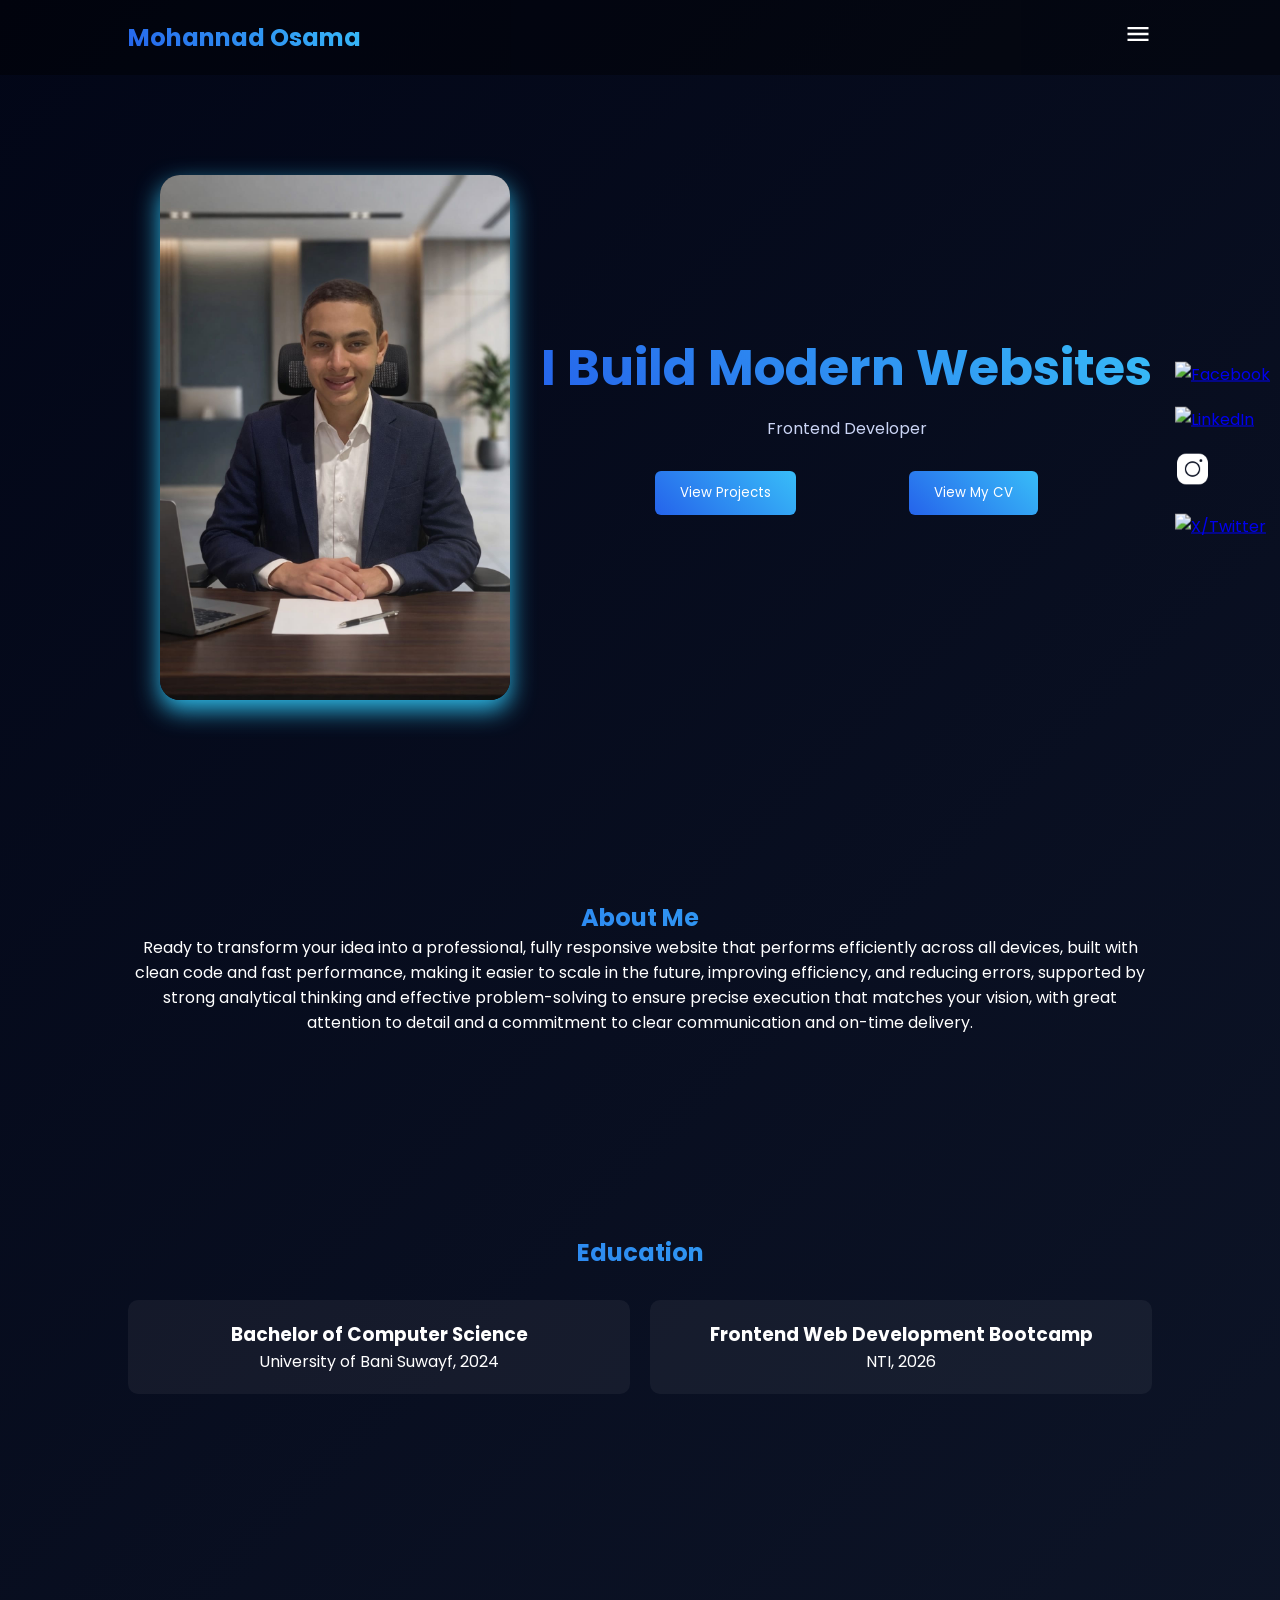
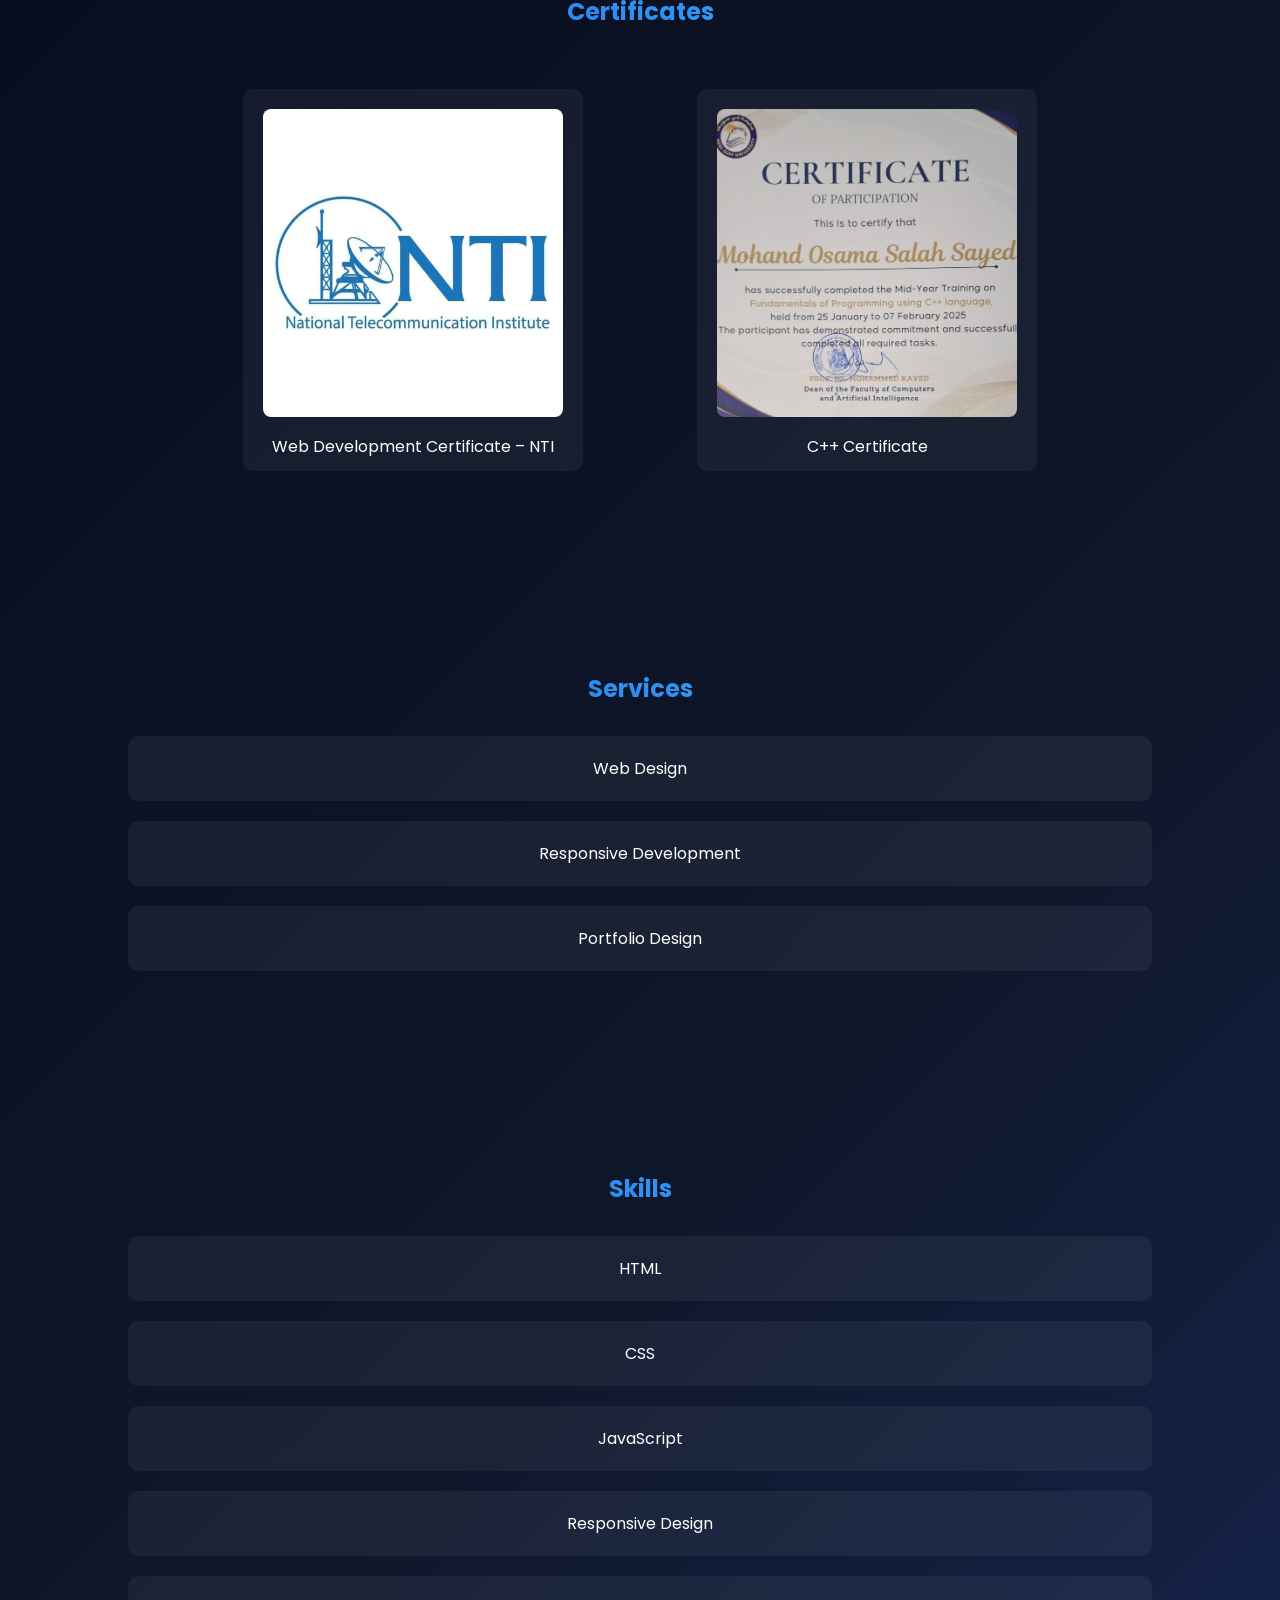
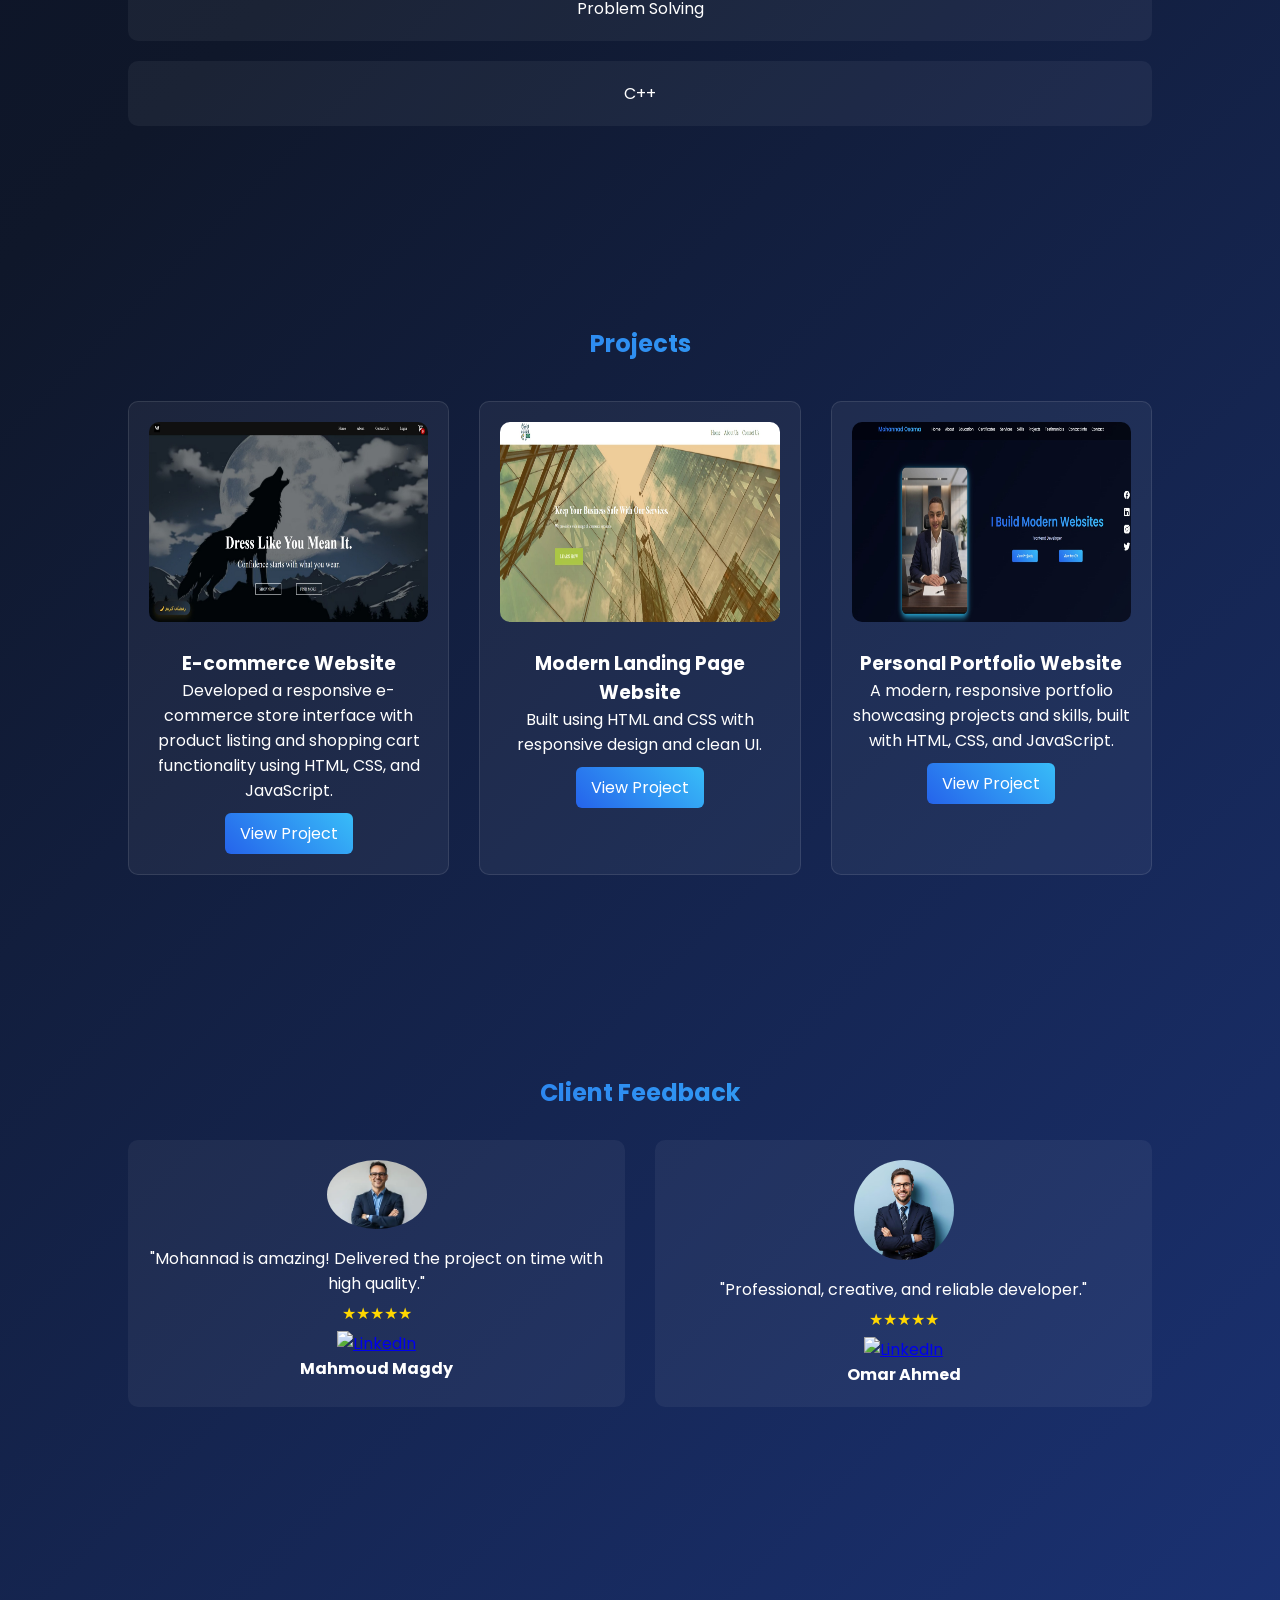
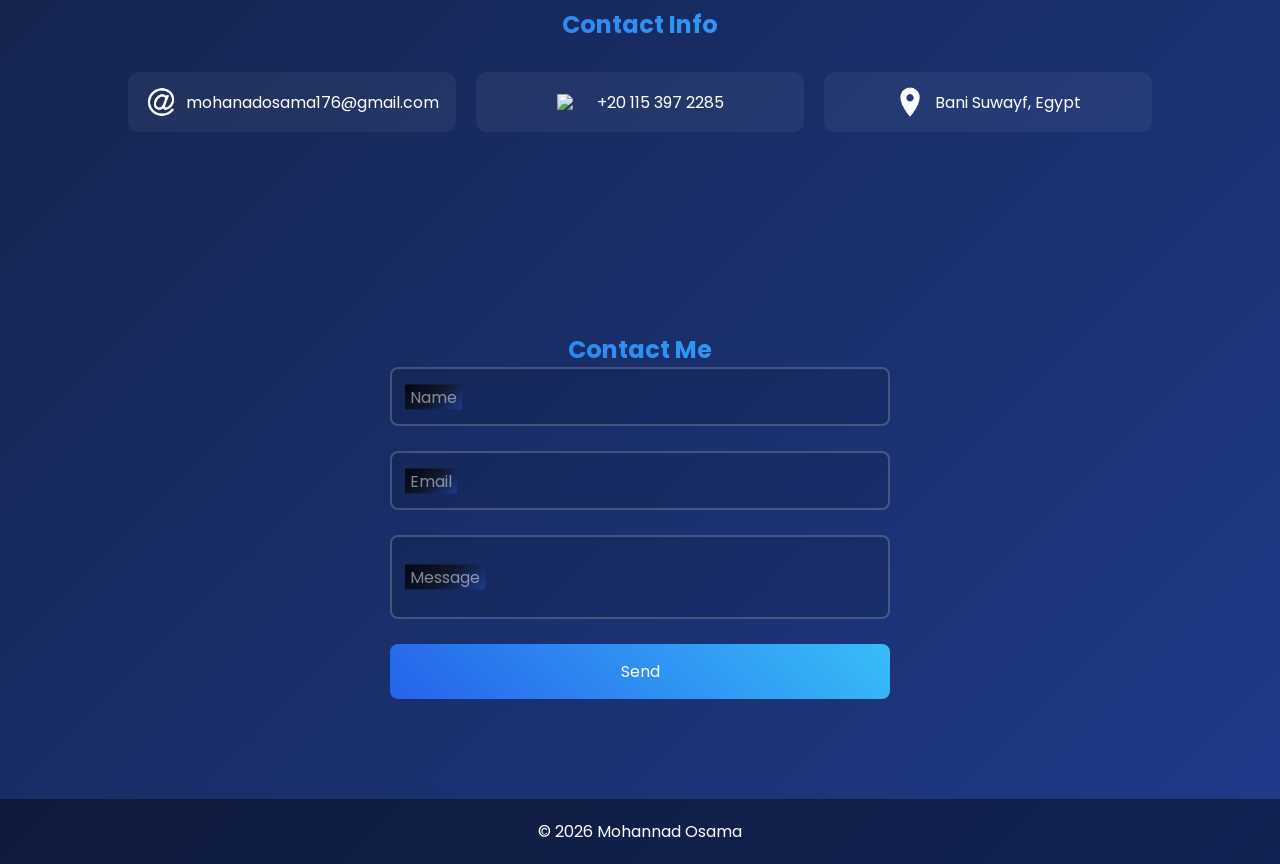
==== index.html @ 348b7d2e "index.html" ====
<!DOCTYPE html>
<html lang="en">
<head>
  <meta charset="UTF-8">
  <meta name="viewport" content="width=device-width, initial-scale=1.0">
  <title>Mohannad.Dev</title>
  <link rel="icon" href="images/dev.jpeg" type="image/x-icon" >
  <link rel="stylesheet" href="style.css">
  <link href="https://fonts.googleapis.com/css2?family=Poppins:wght@300;400;600&display=swap" rel="stylesheet">
</head>
<body>
  <nav class="navbar">
    <h2 class="gradient-text">Mohannad Osama</h2>
    <ul class="ul2">
      <li onclick="hideul2()" class="lic"><button><svg xmlns="http://www.w3.org/2000/svg" height="28px" viewBox="0 -960 960 960" width="28px"><path d="m256-200-56-56 224-224-224-224 56-56 224 224 224-224 56 56-224 224 224 224-56 56-224-224-224 224Z"/></svg></button></li>
      <li><a href="#home">Home</a></li>
      <li><a href="#about">About</a></li>
      <li><a href="#education">Education</a></li>
      <li><a href="#certificates">Certificates</a></li>
      <li><a href="#services">Services</a></li>
      <li><a href="#skills">Skills</a></li>
      <li><a href="#projects">Projects</a></li>
      <li><a href="#testimonials">Testimonials</a></li>
      <li><a href="#contact-info">Contact Info</a></li>
      <li><a href="#contact">Contact</a></li>
    </ul>
    <ul class="links" id="links">
      <li><a class="hideOnMob" href="#home">Home</a></li>
      <li><a class="hideOnMob" href="#about">About</a></li>
      <li><a class="hideOnMob" href="#education">Education</a></li>
      <li><a class="hideOnMob" href="#certificates">Certificates</a></li>
      <li><a class="hideOnMob" href="#services">Services</a></li>
      <li><a class="hideOnMob" href="#skills">Skills</a></li>
      <li><a class="hideOnMob" href="#projects">Projects</a></li>
      <li><a class="hideOnMob" href="#testimonials">Testimonials</a></li>
      <li><a class="hideOnMob" href="#contact-info">Contact Info</a></li>
      <li><a class="hideOnMob" href="#contact">Contact</a></li>
      <li onclick="showul2()" class="lic"><button><svg xmlns="http://www.w3.org/2000/svg" height="28px" viewBox="0 -960 960 960" width="28px"><path d="M120-240v-80h720v80H120Zm0-200v-80h720v80H120Zm0-200v-80h720v80H120Z"/></svg></button></li>
    </ul>
  </nav>
  <div class="social-links">
    <a href="https://www.facebook.com/Mohannad.901" target="_blank" class="social-facebook">
      <img src="images/facebook-new.png" alt="Facebook"/>
    </a>
    <a href="https://www.linkedin.com/in/mohanad-osama-2b2137332?utm_source=share_via&utm_content=profile&utm_medium=member_android" target="_blank" class="social-linkedin">
      <img src="images/linkedin.png" alt="LinkedIn"/>
    </a>
    <a href="https://www.instagram.com/mohannad.901?utm_source=qr&igsh=MWg3Z3c1c2J3cHR5dw%3D%3D" target="_blank" class="social-instagram">
      <img src="images/instagram-new.png" alt="Instagram"/>
    </a>
    <a href="#" target="_blank" class="social-x">
      <img src="images/twitter.png" alt="X/Twitter"/>
    </a>
  </div>
  <section class="hero section-animate" id="home">
    <img src="images/me.jpeg" alt="Hero Image">
    <div class="hero-text">
      <h1 class="gradient-text">I Build Modern Websites</h1>
      <p>Frontend Developer</p>
      <div class="hero-btn">
        <button onclick="scrollProjects()">View Projects</button>
        <a href="https://drive.google.com/file/d/1ncwznCYB2ijiQR2nTGS5F5cWw0-hcPW6/view?usp=drivesdk" target="_blank">
          <button>View My CV</button>
        </a>
      </div>
    </div>
  </section>
  <section class="about section-animate" id="about">
    <h2 class="gradient-text">About Me</h2>
    <p>Ready to transform your idea into a professional, fully responsive website that performs efficiently across all devices, built with clean code and fast performance, making it easier to scale in the future, improving efficiency, and reducing errors, supported by strong analytical thinking and effective problem-solving to ensure precise execution that matches your vision, with great attention to detail and a commitment to clear communication and on-time delivery.</p>
  </section>
  <section class="education section-animate" id="education">
    <h2 class="gradient-text">Education</h2>
    <div class="education-grid">
      <div class="edu-card">
        <h3>Bachelor of Computer Science</h3>
        <p>University of Bani Suwayf, 2024</p>
      </div>
      <div class="edu-card">
        <h3>Frontend Web Development Bootcamp</h3>
        <p>NTI, 2026</p>
      </div>
    </div>
  </section>
  <section class="certificates section-animate" id="certificates">
    <h2 class="gradient-text">Certificates</h2>
    <div class="cert-flex">
      <div class="cert">
        <img src="images/nti.jpeg">
        <p>Web Development Certificate – NTI</p>
      </div>
      <div class="cert">
        <img src="images/certificate.jpeg">
        <p>C++ Certificate</p>
      </div>
    </div>
  </section>
  <section class="services section-animate" id="services">
    <h2 class="gradient-text">Services</h2>
    <div class="services-grid">
      <div class="service-card">Web Design</div>
      <div class="service-card">Responsive Development</div>
      <div class="service-card">Portfolio Design</div>
    </div>
  </section>
  <section class="skills section-animate" id="skills">
    <h2 class="gradient-text">Skills</h2>
    <div class="skill-container">
      <div class="card">HTML</div>
      <div class="card">CSS</div>
      <div class="card">JavaScript</div>
      <div class="card">Responsive Design</div>
      <div class="card">Problem Solving</div>
      <div class="card">C++</div>
    </div>
  </section>
  <section class="projects section-animate" id="projects">
    <h2 class="gradient-text">Projects</h2>
    <div class="projects-grid">
      <div class="project">
        <img src="images/E-commerce.jpeg">
        <h3>E-commerce Website</h3>
        <p>Developed a responsive e-commerce store interface with product listing and shopping cart functionality using HTML, CSS, and JavaScript.</p>
        <a href="https://mohannad-090.github.io/WLZ-Store/" class="project-btn" target="_blank">View Project</a>
      </div>
      <div class="project">
        <img src="images/Modern-Landing.jpeg">
        <h3>Modern Landing Page Website</h3>
        <p>Built using HTML and CSS with responsive design and clean UI.</p>
        <a href="https://mohannad-090.github.io/project1/" class="project-btn" target="_blank">View Project</a>
      </div>
      <div class="project">
        <img src="images/portfolio.jpeg">
        <h3>Personal Portfolio Website</h3>
        <p>A modern, responsive portfolio showcasing projects and skills, built with HTML, CSS, and JavaScript.</p>
        <a href="https://mohannad-090.github.io/my-portfolio/" class="project-btn">View Project</a>
      </div>
    </div>
  </section>
  <section class="testimonials section-animate" id="testimonials">
    <h2 class="gradient-text">Client Feedback</h2>
    <div class="testimonial-grid">
      <div class="testimonial-card">
        <img class="client" src="images/OIP.webp" alt="Client Image">
        <p>"Mohannad is amazing! Delivered the project on time with high quality."</p>
        <div class="stars">★★★★★</div>
        <a href="#" target="_blank" class="social-linkedin">
          <img src="images/linkedin.png" alt="LinkedIn"/>
        </a>
        <h4>Mahmoud Magdy</h4>
      </div>
      <div class="testimonial-card">
        <img class="client" src="images/man-suit-with-blue-shirt-glasses_1268911-264.avif" alt="Client Image">
        <p>"Professional, creative, and reliable developer."</p>
        <div class="stars">★★★★★</div>
        <a href="#" target="_blank" class="social-linkedin">
          <img src="images/linkedin.png" alt="LinkedIn"/>
        </a>
        <h4>Omar Ahmed</h4>
      </div>
    </div>
  </section>
  <section class="contact-info section-animate" id="contact-info">
    <h2 class="gradient-text">Contact Info</h2>
    <div class="contact-grid">
      <div class="contact-item">
        <img src="images/email.png"/>
        <p>mohanadosama176@gmail.com</p>
      </div>
      <div class="contact-item">
        <img src="images/phone.png"/>
        <p>+20 115 397 2285</p>
      </div>
      <div class="contact-item">
        <img src="images/marker.png"/>
        <p>Bani Suwayf, Egypt</p>
      </div>
    </div>
  </section>
  <section class="contact section-animate" id="contact">
    <h2 class="gradient-text">Contact Me</h2>
    <form action="https://formsubmit.co/mohanadosama176@gmail.com" method="POST">
      <div class="form-group">
        <input type="text" name="name" required placeholder=" "/>
        <label>Name</label>
      </div>
      <div class="form-group">
        <input type="email" name="email" required placeholder=" "/>
        <label>Email</label>
      </div>
      <div class="form-group">
        <textarea name="message" required placeholder=" "></textarea>
        <label>Message</label>
      </div>
      <input type="hidden" name="_next" value="https://mohannad-090.github.io/my-portfolio/thanks.html">
      <button type="submit">Send</button>
    </form>
  </section>
  <footer>
    <p>© 2026 Mohannad Osama</p>
  </footer>
  <script src="script.js"></script>
</body>
</html>
---- style.css ----
*{
  margin:0;
  padding:0; 
  box-sizing:border-box;
  font-family:Poppins;
}
body{
  background: linear-gradient(135deg,#020617,#0f172a,#1e3a8a);
  color:white;
  min-height:100vh;
  transition:all 0.5s ease;
}
.gradient-text{
  background:linear-gradient(45deg,#2563eb,#38bdf8);
  -webkit-background-clip:text;
  -webkit-text-fill-color:transparent;
}
.navbar{
  display:flex;
  justify-content:space-between;
  align-items:center;
  padding:20px 10%;
  background:rgba(0,0,0,0.4);
  position:sticky;
  top:0;
  z-index:999;
}
.links,.ul2{
  display:flex;
  list-style:none;
}
.ul2{
  gap:25px;
}
.links a,.ul2 a{
  text-decoration:none;
  color:white;
  transition:0.3s;
}
.links a:hover,.ul2 a:hover{
  color:#38bdf8;
}
.lic button{
  width: 100%;
  fill:#fff;
  transition:0.3s;
  background-color: transparent;
  border: none;
  padding-bottom: 0;
}
.lic button:hover{
  fill:#38bdf8;
}
.ul2{
  position: fixed;
  top: 0;
  right: 0;
  height: 100vh;
  width: 350px;
  z-index: 999;
  background:rgba(0,0,0,0.4);
  backdrop-filter: blur(10px);
  display: none;
  flex-direction: column;
  justify-content: start;
  align-items: start;
  padding-top: 20px;
  
}
.ul2 li{
  width: 100%;
  height: 40px;
}
.ul2 li a{
  width: 100%;
  height: 100%;
  display: flex;
  justify-content: center;
  align-items: center;
  color: #fff;
}
.lic{
  display: none;
}
.hideOnMob{
  display: block;
}
.social-links{
  position:fixed;
  top:50%;
  right:10px;
  display:flex;
  flex-direction:column;
  gap:20px;
  transform:translateY(-50%);
  z-index:999;
}
.social-links a img{
  width:35px;
  transition:0.3s;
}
.social-links a.social-facebook img:hover{
  content:url("images/facebook-new1.png");
  transform:scale(1.2);
}
.social-links a.social-linkedin img:hover{
  content:url("images/linkedin1.png");
  transform:scale(1.2);
}
.social-links a.social-instagram img:hover{
  content:url("images/instagram-new2.png");
  transform:scale(1.2);
}
.social-links a.social-x img:hover{
  content:url("images/twitter1.png");
  transform:scale(1.2);
}
.hero{
  display:flex;
  align-items:center;
  justify-content:space-between;
  padding:100px 10%;
  flex-wrap:wrap;
}
.hero h1{
  font-size:50px;
}
.hero p{
  margin:10px 0;
  color:#cbd5f5;
}
.hero button{
  padding:12px 25px;
  border:none;
  border-radius:6px;
  cursor:pointer;
  color:white;
  background:linear-gradient(45deg,#2563eb,#38bdf8);
  transition:0.3s;
  margin-bottom: 30px;
}
.hero button:hover{
  transform:scale(1.1);
  background:linear-gradient(45deg,#1d4ed8,#60a5fa);
  box-shadow:0 10px 25px rgba(0,0,0,0.4);
}
.hero img{
  width:350px;
  border-radius:20px;
  transition:0.4s;
  margin: auto;
  box-shadow:0 10px 25px rgba(46, 188, 235, 0.977);
}
.hero img:hover{
  transform:scale(1.05);
}
.hero-btn{
  display: flex;
  justify-content: space-evenly;
  margin-top: 30px;
}
section{
  text-align:center;
  padding:100px 10%;
  transition:all 0.5s ease;
}
.section-animate{
  opacity:0;
  transform:translateY(30px);
  transition:all 0.8s ease-out;
}
.section-animate.visible{
  opacity:1;
  transform:translateY(0);
}
.education-grid,.services-grid,.skill-container{
  display:grid;
  gap:20px;
  margin-top:30px;
}
.education-grid{
  grid-template-columns:repeat(auto-fit,minmax(250px,1fr));
}
.edu-card,.service-card,.card,.cert{
  background:rgba(255,255,255,0.05);
  padding:20px;
  border-radius:10px;
  transition:0.4s;
  text-align:center;
}
.edu-card:hover,.service-card:hover,.card:hover,.cert:hover{
  transform:scale(1.05);
  box-shadow:0 15px 30px rgba(3, 188, 239, 0.4);
  background:#2563eb;
  color:white;
}
.cert-flex{
  display:flex;
  justify-content: space-evenly;
  flex-wrap: wrap;
  margin-top:60px;
}
.cert img{
  width:300px;
  height: 90%;
  object-fit:cover;
  border-radius:8px;
  transition:all 0.4s ease;
  margin-bottom: 10px;
}
.cert img:hover{
  transform:scale(1.1);
  opacity:0.9;
  box-shadow:0 15px 30px rgba(0, 0, 0, 0.6);
}
.projects-grid{
  display:grid;
  grid-template-columns:repeat(auto-fit,minmax(250px,1fr));
  gap:30px;
  margin-top:40px;
}
.project{
  background:rgba(255,255,255,0.05);
  border:1px solid rgba(255,255,255,0.1);
  padding:20px;
  border-radius:10px;
  transition:0.4s;
}
.project:hover{
  transform:translateY(-10px);
  box-shadow:0 15px 30px rgba(3, 188, 239, 0.4);
  background:#2563eb;
  color:white;
}
.project img{
  width:100%;
  height: 200px;
  border-radius:10px;
  transition:all 0.4s ease;
  margin-bottom: 20px;
}
.project img:hover{
  transform:scale(1.1);
  opacity:0.9;
  box-shadow:0 15px 30px rgba(0, 0, 0, 0.6);
}
.project-btn{
  display:inline-block;
  margin-top:10px;
  padding:8px 15px;
  border-radius:6px;
  background:linear-gradient(45deg,#2563eb,#38bdf8);
  color:white;
  text-decoration:none;
  transition:0.3s;
}
.project-btn:hover{
  transform:scale(1.1);
  background:linear-gradient(45deg,#1d4ed8,#60a5fa);
}
.testimonial-grid{
  display:grid;
  grid-template-columns:repeat(auto-fit,minmax(250px,1fr));
  gap:30px;
  margin-top:30px;
}
.testimonial-card{
  background:rgba(255,255,255,0.05);
  padding:20px;
  border-radius:10px;
  transition:0.4s;
}
.testimonial-card:hover{
  transform:scale(1.05);
  box-shadow:0 15px 30px rgba(3, 188, 239, 0.4);
  background:#2563eb;
}
.testimonial-card .client{
  width:100px;
  border-radius:50%;
  margin-bottom:10px;
}
.stars{
  color:gold;
  margin:5px 0;
}
.contact-grid{
  display:grid;
  grid-template-columns:repeat(auto-fit,minmax(200px,1fr));
  gap:20px;
  margin-top:30px;
}
.contact-item{
  display:flex;
  justify-content: center;
  align-items:center;
  gap:10px;
  background:rgba(255,255,255,0.05);
  padding:15px;
  border-radius:10px;
  transition:0.3s;
}
.contact-item img{
  width:30px;
}
.contact-item:hover{
  transform:scale(1.05);
  box-shadow:0 15px 30px rgba(3, 188, 239, 0.4);
  background:#2563eb;
}
.contact form{
  max-width:500px;
  margin:auto;
  display:flex;
  flex-direction:column;
  gap:25px;
}
.form-group{
  position:relative;
  display:flex;
  flex-direction:column;
}
.form-group input,.form-group textarea{
  padding:15px;
  border-radius:8px;
  border:2px solid rgba(255,255,255,0.2);
  background:rgba(0,0,0,0.1);
  color:white;
  font-size:16px;
  outline:none;
  transition:0.3s;
  resize:none;
}
.form-group label{
  position:absolute;
  top:50%;
  left:15px;
  transform:translateY(-50%);
  color:rgba(255,255,255,0.5);
  pointer-events:none;
  transition:0.3s;
  background:linear-gradient(135deg,#020617,#0f172a,#1e3a8a);
  padding:0 5px;
}
.form-group input:focus,.form-group textarea:focus{
  border-color:#38bdf8;
  background:rgba(56,189,248,0.1);
}
.form-group input:focus + label,.form-group input:not(:placeholder-shown) + label,
.form-group textarea:focus + label,.form-group textarea:not(:placeholder-shown) + label{
  top:-10px;
  font-size:12px;
  color:#38bdf8;
}
.contact button{
  padding:15px 30px;
  font-size:16px;
  border:none;
  border-radius:8px;
  cursor:pointer;
  background:linear-gradient(45deg,#2563eb,#38bdf8);
  color:white;
  transition:0.3s;
}
.contact button:hover{
  background:linear-gradient(45deg,#1d4ed8,#60a5fa);
  transform:scale(1.05);
  box-shadow:0 10px 25px rgba(0,0,0,0.4);
}
footer{
  text-align:center;
  padding:20px;
  background:rgba(0,0,0,0.4);
  transition:all 0.3s ease;
}
@media(max-width:1450px){
  .hideOnMob{
    display: none;
  }
  .lic{
    display: block;
  }
}
@media(min-width:1450px){
  .links{
    gap:25px;
  }
}
@media(max-width:750px){
  .hero img{
    width: 200px;
    margin-bottom: 50px;
  }
  .hero h1{
    font-size: 32px;
  }
  .cert{
    margin-top: 20px;
  }
}
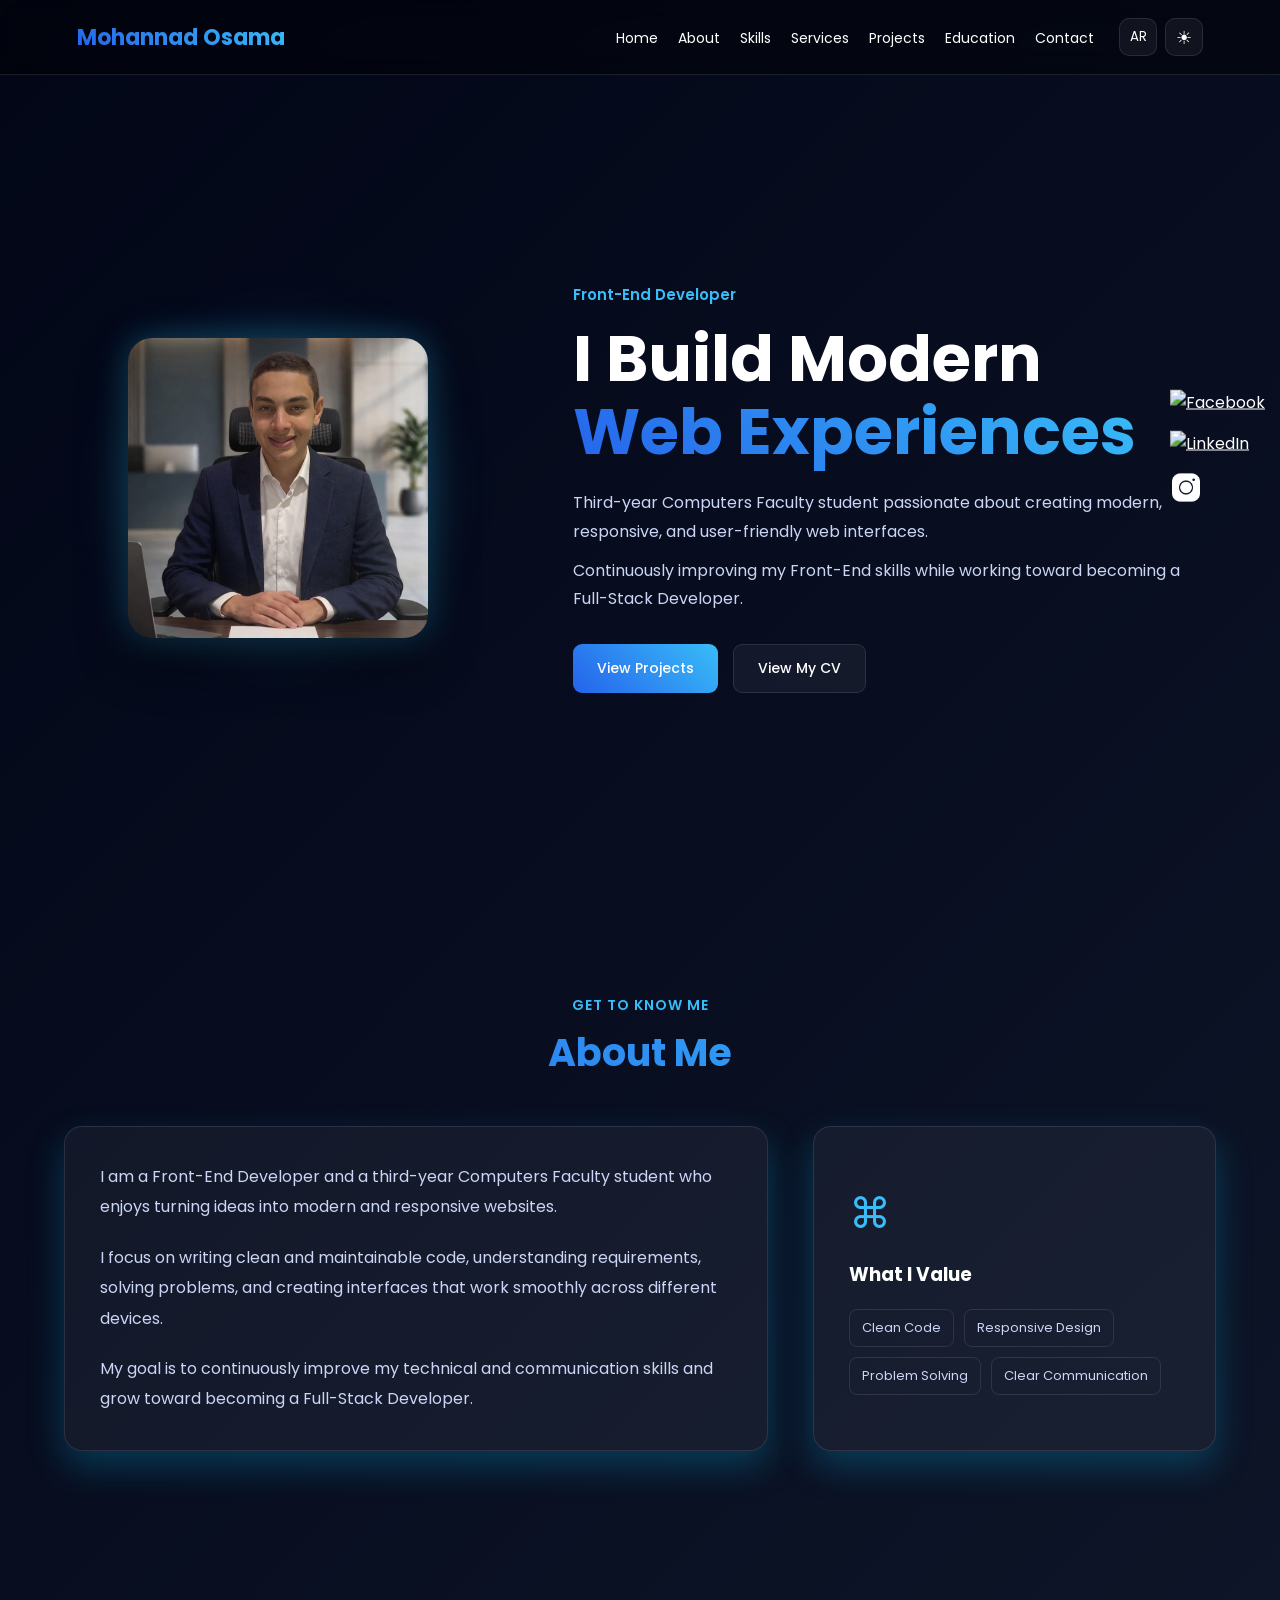
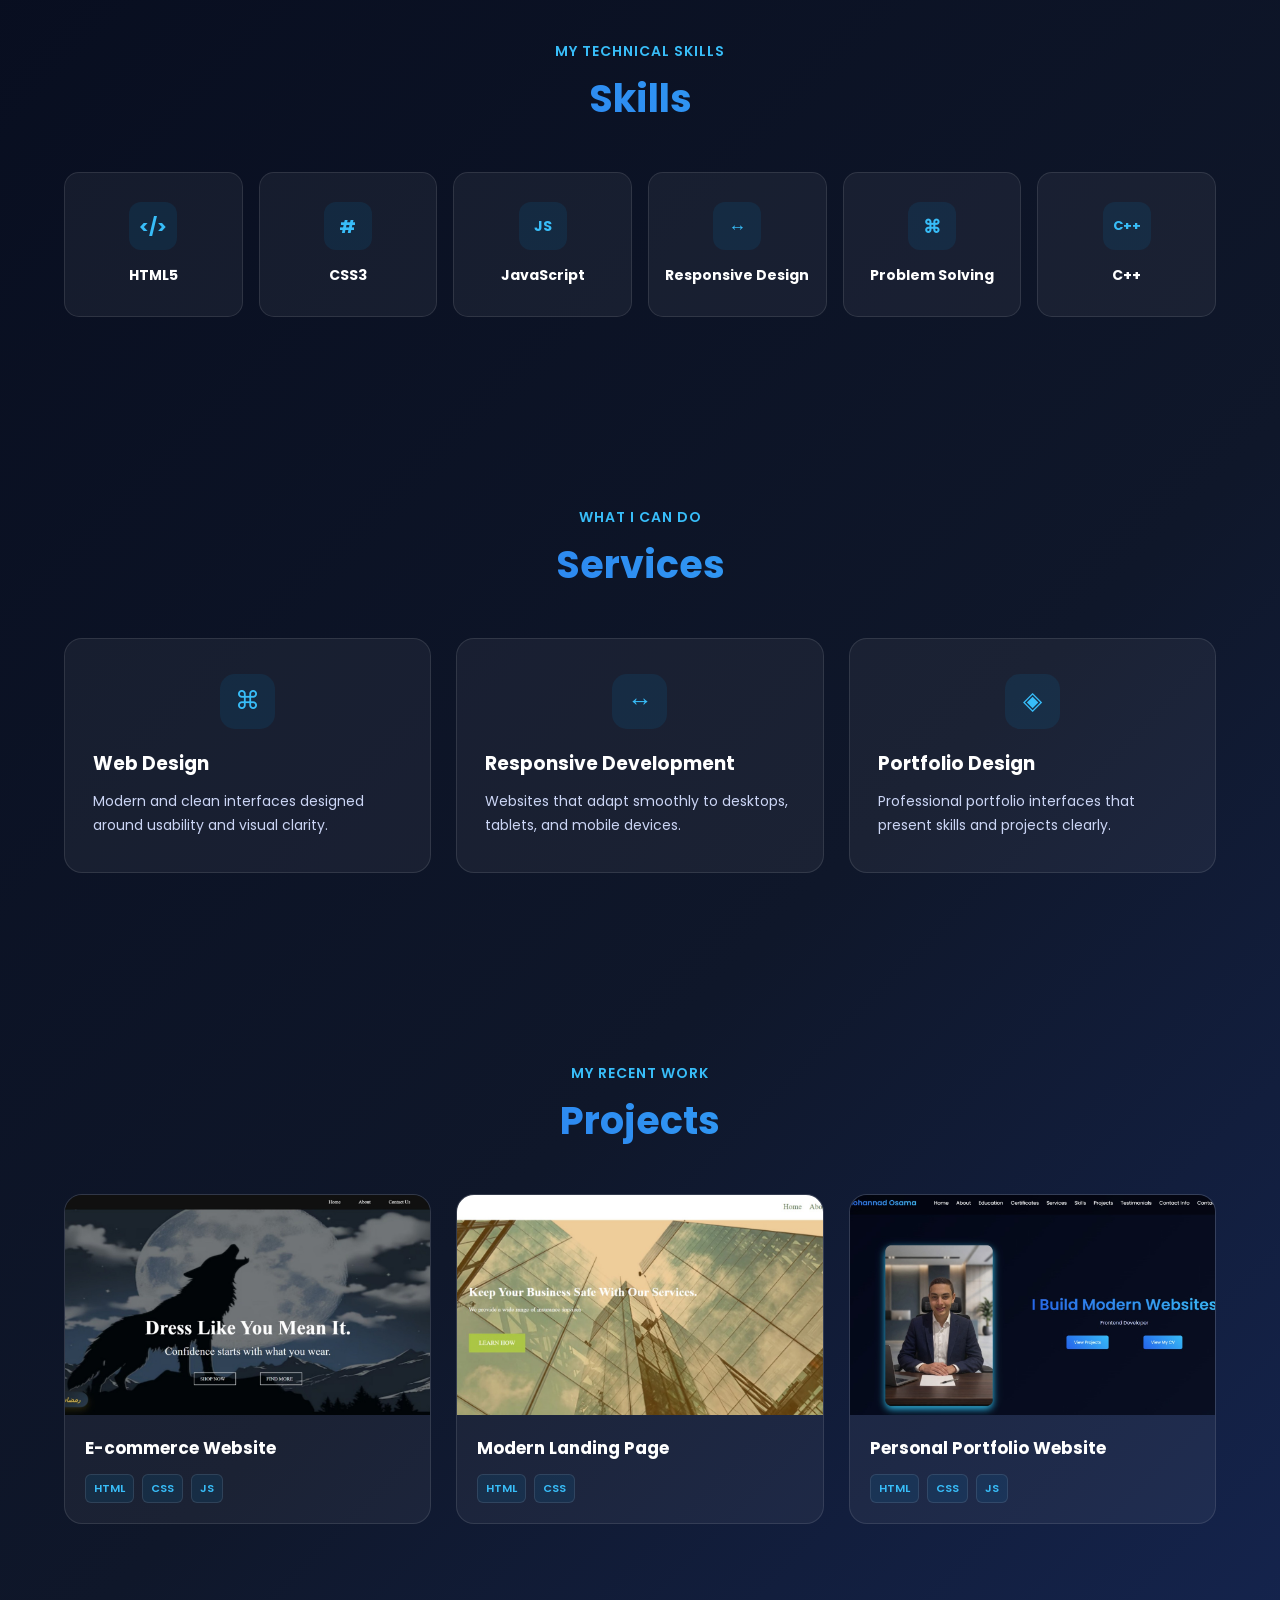
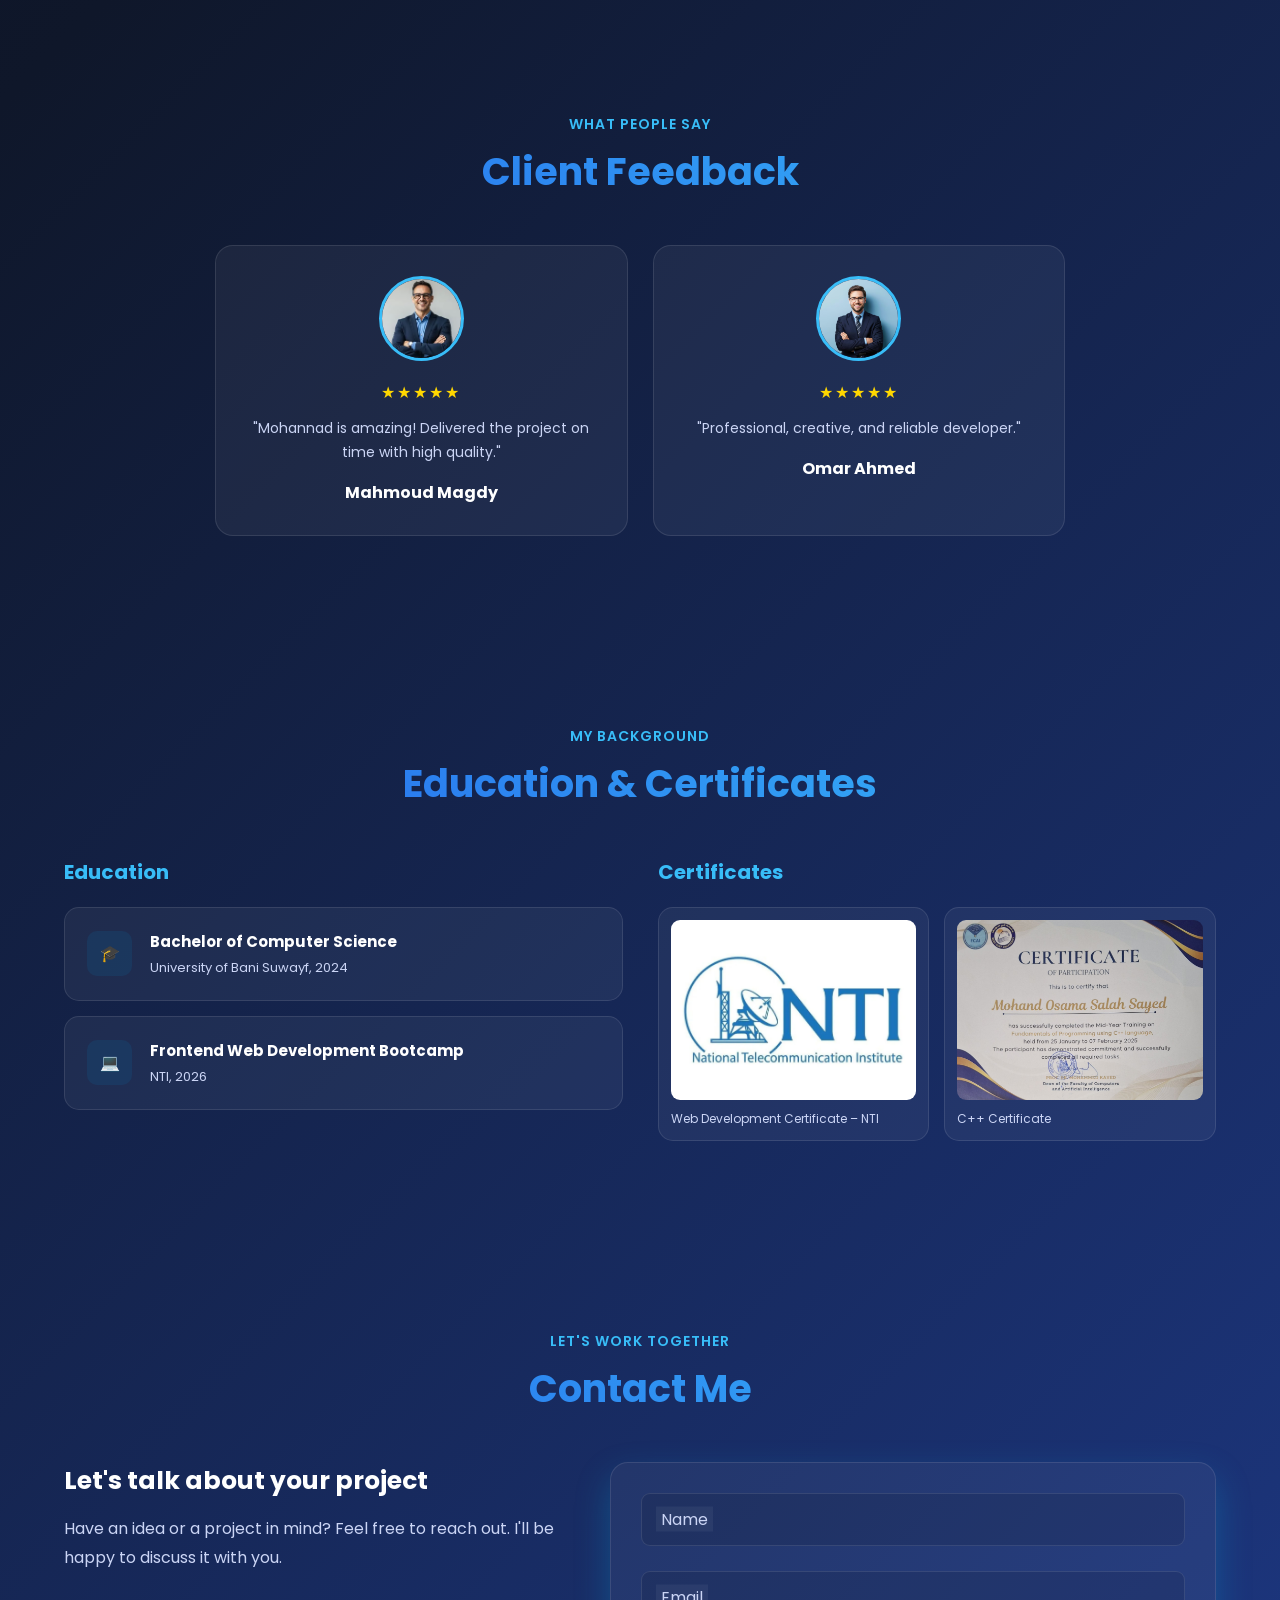
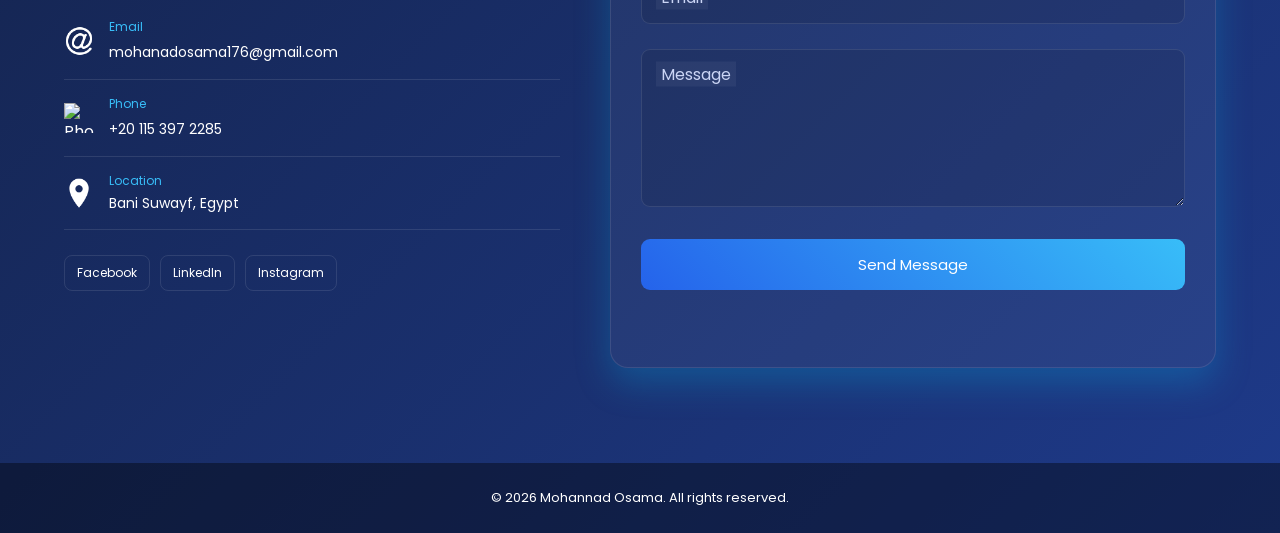
==== commit cfec9be7: "AI" ====
--- a/index.html
+++ b/index.html
@@ -1,204 +1,968 @@
 <!DOCTYPE html>
-<html lang="en">
+<html lang="en" dir="ltr">
 <head>
   <meta charset="UTF-8">
   <meta name="viewport" content="width=device-width, initial-scale=1.0">
+
   <title>Mohannad.Dev</title>
-  <link rel="icon" href="images/dev.jpeg" type="image/x-icon" >
+  <link rel="icon" href="images/dev.jpeg" type="image/x-icon">
+
   <link rel="stylesheet" href="style.css">
-  <link href="https://fonts.googleapis.com/css2?family=Poppins:wght@300;400;600&display=swap" rel="stylesheet">
+
+  <link href="https://fonts.googleapis.com/css2?family=Poppins:wght@300;400;500;600;700&display=swap" rel="stylesheet">
 </head>
+
 <body>
+
+  <!-- ================= NAVBAR ================= -->
   <nav class="navbar">
-    <h2 class="gradient-text">Mohannad Osama</h2>
+
+    <a href="#home" class="logo gradient-text">
+      Mohannad Osama
+    </a>
+
+    <div class="nav-controls">
+      <button class="control-btn" id="languageToggle" aria-label="Change language">
+        AR
+      </button>
+
+      <button class="control-btn theme-toggle" id="themeToggle" aria-label="Change theme">
+        ☾
+      </button>
+    </div>
+
+    <!-- Desktop / Tablet Navigation -->
+    <ul class="links">
+
+      <li><a href="#home" data-en="Home" data-ar="الرئيسية">Home</a></li>
+      <li><a href="#about" data-en="About" data-ar="عني">About</a></li>
+      <li><a href="#skills" data-en="Skills" data-ar="المهارات">Skills</a></li>
+      <li><a href="#services" data-en="Services" data-ar="الخدمات">Services</a></li>
+      <li><a href="#projects" data-en="Projects" data-ar="المشاريع">Projects</a></li>
+      <li><a href="#education" data-en="Education" data-ar="التعليم">Education</a></li>
+      <li><a href="#contact" data-en="Contact" data-ar="تواصل معي">Contact</a></li>
+
+      <li class="menu-button">
+        <button onclick="showul2()" aria-label="Open menu">
+          <svg xmlns="http://www.w3.org/2000/svg"
+               height="28"
+               viewBox="0 -960 960 960"
+               width="28">
+            <path d="M120-240v-80h720v80H120Zm0-200v-80h720v80H120Zm0-200v-80h720v80H120Z"/>
+          </svg>
+        </button>
+      </li>
+
+    </ul>
+
+    <!-- Mobile Navigation -->
     <ul class="ul2">
-      <li onclick="hideul2()" class="lic"><button><svg xmlns="http://www.w3.org/2000/svg" height="28px" viewBox="0 -960 960 960" width="28px"><path d="m256-200-56-56 224-224-224-224 56-56 224 224 224-224 56 56-224 224 224 224-56 56-224-224-224 224Z"/></svg></button></li>
-      <li><a href="#home">Home</a></li>
-      <li><a href="#about">About</a></li>
-      <li><a href="#education">Education</a></li>
-      <li><a href="#certificates">Certificates</a></li>
-      <li><a href="#services">Services</a></li>
-      <li><a href="#skills">Skills</a></li>
-      <li><a href="#projects">Projects</a></li>
-      <li><a href="#testimonials">Testimonials</a></li>
-      <li><a href="#contact-info">Contact Info</a></li>
-      <li><a href="#contact">Contact</a></li>
+
+      <li class="close-menu">
+        <button onclick="hideul2()" aria-label="Close menu">
+          <svg xmlns="http://www.w3.org/2000/svg"
+               height="28"
+               viewBox="0 -960 960 960"
+               width="28">
+            <path d="m256-200-56-56 224-224-224-224 56-56 224 224 224-224 56 56-224 224 224 224-56 56-224-224-224 224Z"/>
+          </svg>
+        </button>
+      </li>
+
+      <li><a href="#home" onclick="hideul2()" data-en="Home" data-ar="الرئيسية">Home</a></li>
+      <li><a href="#about" onclick="hideul2()" data-en="About" data-ar="عني">About</a></li>
+      <li><a href="#skills" onclick="hideul2()" data-en="Skills" data-ar="المهارات">Skills</a></li>
+      <li><a href="#services" onclick="hideul2()" data-en="Services" data-ar="الخدمات">Services</a></li>
+      <li><a href="#projects" onclick="hideul2()" data-en="Projects" data-ar="المشاريع">Projects</a></li>
+      <li><a href="#education" onclick="hideul2()" data-en="Education" data-ar="التعليم">Education</a></li>
+      <li><a href="#contact" onclick="hideul2()" data-en="Contact" data-ar="تواصل معي">Contact</a></li>
+
     </ul>
-    <ul class="links" id="links">
-      <li><a class="hideOnMob" href="#home">Home</a></li>
-      <li><a class="hideOnMob" href="#about">About</a></li>
-      <li><a class="hideOnMob" href="#education">Education</a></li>
-      <li><a class="hideOnMob" href="#certificates">Certificates</a></li>
-      <li><a class="hideOnMob" href="#services">Services</a></li>
-      <li><a class="hideOnMob" href="#skills">Skills</a></li>
-      <li><a class="hideOnMob" href="#projects">Projects</a></li>
-      <li><a class="hideOnMob" href="#testimonials">Testimonials</a></li>
-      <li><a class="hideOnMob" href="#contact-info">Contact Info</a></li>
-      <li><a class="hideOnMob" href="#contact">Contact</a></li>
-      <li onclick="showul2()" class="lic"><button><svg xmlns="http://www.w3.org/2000/svg" height="28px" viewBox="0 -960 960 960" width="28px"><path d="M120-240v-80h720v80H120Zm0-200v-80h720v80H120Zm0-200v-80h720v80H120Z"/></svg></button></li>
-    </ul>
+
   </nav>
+
+
+  <!-- ================= SOCIAL LINKS ================= -->
   <div class="social-links">
-    <a href="https://www.facebook.com/Mohannad.901" target="_blank" class="social-facebook">
-      <img src="images/facebook-new.png" alt="Facebook"/>
+
+    <a href="https://www.facebook.com/Mohannad.901"
+       target="_blank"
+       rel="noopener noreferrer"
+       aria-label="Facebook">
+      <img src="images/facebook-new.png" alt="Facebook">
     </a>
-    <a href="https://www.linkedin.com/in/mohanad-osama-2b2137332?utm_source=share_via&utm_content=profile&utm_medium=member_android" target="_blank" class="social-linkedin">
-      <img src="images/linkedin.png" alt="LinkedIn"/>
+
+    <a href="https://www.linkedin.com/in/mohanad-osama-2b2137332?utm_source=share_via&utm_content=profile&utm_medium=member_android"
+       target="_blank"
+       rel="noopener noreferrer"
+       aria-label="LinkedIn">
+      <img src="images/linkedin.png" alt="LinkedIn">
     </a>
-    <a href="https://www.instagram.com/mohannad.901?utm_source=qr&igsh=MWg3Z3c1c2J3cHR5dw%3D%3D" target="_blank" class="social-instagram">
-      <img src="images/instagram-new.png" alt="Instagram"/>
+
+    <a href="https://www.instagram.com/mohannad.901?utm_source=qr&igsh=MWg3Z3c1c2J3cHR5dw%3D%3D"
+       target="_blank"
+       rel="noopener noreferrer"
+       aria-label="Instagram">
+      <img src="images/instagram-new.png" alt="Instagram">
     </a>
-    <a href="#" target="_blank" class="social-x">
-      <img src="images/twitter.png" alt="X/Twitter"/>
-    </a>
+
   </div>
+
+
+  <!-- ================= HERO ================= -->
   <section class="hero section-animate" id="home">
-    <img src="images/me.jpeg" alt="Hero Image">
+
+    <div class="hero-image-wrapper">
+      <div class="hero-glow"></div>
+
+      <img
+        src="images/me.jpeg"
+        alt="Mohannad Osama"
+        class="profile-image"
+      >
+    </div>
+
     <div class="hero-text">
-      <h1 class="gradient-text">I Build Modern Websites</h1>
-      <p>Frontend Developer</p>
+
+      <span class="hero-label"
+            data-en="Front-End Developer"
+            data-ar="مطور واجهات أمامية">
+        Front-End Developer
+      </span>
+
+      <h1>
+        <span data-en="I Build Modern"
+              data-ar="أبني مواقع">
+          I Build Modern
+        </span>
+        <br>
+        <span class="gradient-text"
+              data-en="Web Experiences"
+              data-ar="ويب عصرية">
+          Web Experiences
+        </span>
+      </h1>
+
+      <p data-en="Third-year Computers Faculty student passionate about creating modern, responsive, and user-friendly web interfaces."
+         data-ar="طالب في الفرقة الثالثة بكلية الحاسبات، شغوف بإنشاء واجهات ويب عصرية ومتجاوبة وسهلة الاستخدام.">
+        Third-year Computers Faculty student passionate about creating modern,
+        responsive, and user-friendly web interfaces.
+      </p>
+
+      <p class="hero-goal"
+         data-en="Continuously improving my Front-End skills while working toward becoming a Full-Stack Developer."
+         data-ar="أعمل باستمرار على تطوير مهاراتي في الـFront-End وأسعى لأن أصبح Full-Stack Developer.">
+        Continuously improving my Front-End skills while working toward becoming
+        a Full-Stack Developer.
+      </p>
+
       <div class="hero-btn">
-        <button onclick="scrollProjects()">View Projects</button>
-        <a href="https://drive.google.com/file/d/1ncwznCYB2ijiQR2nTGS5F5cWw0-hcPW6/view?usp=drivesdk" target="_blank">
-          <button>View My CV</button>
+
+        <button onclick="scrollProjects()"
+                class="primary-btn"
+                data-en="View Projects"
+                data-ar="شاهد المشاريع">
+          View Projects
+        </button>
+
+        <a href="https://drive.google.com/file/d/1ncwznCYB2ijiQR2nTGS5F5cWw0-hcPW6/view?usp=drivesdk"
+           target="_blank"
+           rel="noopener noreferrer"
+           class="secondary-btn"
+           data-en="View My CV"
+           data-ar="السيرة الذاتية">
+          View My CV
         </a>
-      </div>
-    </div>
+
+      </div>
+
+    </div>
+
   </section>
+
+
+  <!-- ================= ABOUT ================= -->
   <section class="about section-animate" id="about">
-    <h2 class="gradient-text">About Me</h2>
-    <p>Ready to transform your idea into a professional, fully responsive website that performs efficiently across all devices, built with clean code and fast performance, making it easier to scale in the future, improving efficiency, and reducing errors, supported by strong analytical thinking and effective problem-solving to ensure precise execution that matches your vision, with great attention to detail and a commitment to clear communication and on-time delivery.</p>
+
+    <div class="section-heading">
+      <span data-en="Get To Know Me"
+            data-ar="تعرف عليّ">
+        Get To Know Me
+      </span>
+
+      <h2 class="gradient-text"
+          data-en="About Me"
+          data-ar="نبذة عني">
+        About Me
+      </h2>
+    </div>
+
+    <div class="about-container">
+
+      <div class="about-text">
+
+        <p data-en="I am a Front-End Developer and a third-year Computers Faculty student who enjoys turning ideas into modern and responsive websites."
+           data-ar="أنا Front-End Developer وطالب في الفرقة الثالثة بكلية الحاسبات، وأستمتع بتحويل الأفكار إلى مواقع ويب عصرية ومتجاوبة.">
+          I am a Front-End Developer and a third-year Computers Faculty student
+          who enjoys turning ideas into modern and responsive websites.
+        </p>
+
+        <p data-en="I focus on writing clean and maintainable code, understanding requirements, solving problems, and creating interfaces that work smoothly across different devices."
+           data-ar="أركز على كتابة كود نظيف وسهل التطوير، وفهم المتطلبات، وحل المشكلات، وإنشاء واجهات تعمل بكفاءة على مختلف الأجهزة.">
+          I focus on writing clean and maintainable code, understanding
+          requirements, solving problems, and creating interfaces that work
+          smoothly across different devices.
+        </p>
+
+        <p data-en="My goal is to continuously improve my technical and communication skills and grow toward becoming a Full-Stack Developer."
+           data-ar="هدفي هو التطوير المستمر لمهاراتي التقنية ومهارات التواصل، والنمو تدريجيًا للوصول إلى Full-Stack Developer.">
+          My goal is to continuously improve my technical and communication
+          skills and grow toward becoming a Full-Stack Developer.
+        </p>
+
+      </div>
+
+      <div class="about-card">
+
+        <div class="about-icon">⌘</div>
+
+        <h3 data-en="What I Value"
+            data-ar="ما أهتم به">
+          What I Value
+        </h3>
+
+        <div class="value-list">
+
+          <span data-en="Clean Code"
+                data-ar="كود نظيف">
+            Clean Code
+          </span>
+
+          <span data-en="Responsive Design"
+                data-ar="تصميم متجاوب">
+            Responsive Design
+          </span>
+
+          <span data-en="Problem Solving"
+                data-ar="حل المشكلات">
+            Problem Solving
+          </span>
+
+          <span data-en="Clear Communication"
+                data-ar="التواصل الواضح">
+            Clear Communication
+          </span>
+
+        </div>
+
+      </div>
+
+    </div>
+
   </section>
+
+
+  <!-- ================= SKILLS ================= -->
+  <section class="skills section-animate" id="skills">
+
+    <div class="section-heading">
+
+      <span data-en="My Technical Skills"
+            data-ar="مهاراتي التقنية">
+        My Technical Skills
+      </span>
+
+      <h2 class="gradient-text"
+          data-en="Skills"
+          data-ar="المهارات">
+        Skills
+      </h2>
+
+    </div>
+
+    <div class="skills-grid">
+
+      <div class="skill-card">
+        <div class="skill-icon html-icon">&lt;/&gt;</div>
+        <h3>HTML5</h3>
+      </div>
+
+      <div class="skill-card">
+        <div class="skill-icon css-icon">#</div>
+        <h3>CSS3</h3>
+      </div>
+
+      <div class="skill-card">
+        <div class="skill-icon js-icon">JS</div>
+        <h3>JavaScript</h3>
+      </div>
+
+      <div class="skill-card">
+        <div class="skill-icon responsive-icon">↔</div>
+        <h3 data-en="Responsive Design"
+            data-ar="Responsive Design">
+          Responsive Design
+        </h3>
+      </div>
+
+      <div class="skill-card">
+        <div class="skill-icon problem-icon">⌘</div>
+        <h3 data-en="Problem Solving"
+            data-ar="Problem Solving">
+          Problem Solving
+        </h3>
+      </div>
+
+      <div class="skill-card">
+        <div class="skill-icon cpp-icon">C++</div>
+        <h3>C++</h3>
+      </div>
+
+    </div>
+
+  </section>
+
+
+  <!-- ================= SERVICES ================= -->
+  <section class="services section-animate" id="services">
+
+    <div class="section-heading">
+
+      <span data-en="What I Can Do"
+            data-ar="ما يمكنني تقديمه">
+        What I Can Do
+      </span>
+
+      <h2 class="gradient-text"
+          data-en="Services"
+          data-ar="الخدمات">
+        Services
+      </h2>
+
+    </div>
+
+    <div class="services-grid">
+
+      <div class="service-card">
+
+        <div class="service-icon">⌘</div>
+
+        <h3 data-en="Web Design"
+            data-ar="تصميم المواقع">
+          Web Design
+        </h3>
+
+        <p data-en="Modern and clean interfaces designed around usability and visual clarity."
+           data-ar="واجهات عصرية ونظيفة تركز على سهولة الاستخدام والوضوح البصري.">
+          Modern and clean interfaces designed around usability and visual clarity.
+        </p>
+
+      </div>
+
+      <div class="service-card">
+
+        <div class="service-icon">↔</div>
+
+        <h3 data-en="Responsive Development"
+            data-ar="تطوير متجاوب">
+          Responsive Development
+        </h3>
+
+        <p data-en="Websites that adapt smoothly to desktops, tablets, and mobile devices."
+           data-ar="مواقع تتكيف بسلاسة مع أجهزة الكمبيوتر والأجهزة اللوحية والهواتف.">
+          Websites that adapt smoothly to desktops, tablets, and mobile devices.
+        </p>
+
+      </div>
+
+      <div class="service-card">
+
+        <div class="service-icon">◈</div>
+
+        <h3 data-en="Portfolio Design"
+            data-ar="تصميم Portfolio">
+          Portfolio Design
+        </h3>
+
+        <p data-en="Professional portfolio interfaces that present skills and projects clearly."
+           data-ar="واجهات Portfolio احترافية تعرض المهارات والمشاريع بطريقة واضحة.">
+          Professional portfolio interfaces that present skills and projects clearly.
+        </p>
+
+      </div>
+
+    </div>
+
+  </section>
+
+
+  <!-- ================= PROJECTS ================= -->
+  <section class="projects section-animate" id="projects">
+
+    <div class="section-heading">
+
+      <span data-en="My Recent Work"
+            data-ar="أحدث أعمالي">
+        My Recent Work
+      </span>
+
+      <h2 class="gradient-text"
+          data-en="Projects"
+          data-ar="المشاريع">
+        Projects
+      </h2>
+
+    </div>
+
+    <div class="projects-grid">
+
+
+      <!-- Project 1 -->
+      <article class="project">
+
+        <div class="project-image">
+          <img src="images/E-commerce.jpeg"
+               alt="E-commerce Website">
+
+          <div class="project-overlay">
+            <button class="details-btn"
+                    onclick="openProjectModal('ecommerce')"
+                    data-en="View Details"
+                    data-ar="التفاصيل">
+              View Details
+            </button>
+          </div>
+        </div>
+
+        <div class="project-content">
+
+          <h3>E-commerce Website</h3>
+
+          <div class="tech-icons">
+            <span title="HTML">HTML</span>
+            <span title="CSS">CSS</span>
+            <span title="JavaScript">JS</span>
+          </div>
+
+        </div>
+
+      </article>
+
+
+      <!-- Project 2 -->
+      <article class="project">
+
+        <div class="project-image">
+          <img src="images/Modern-Landing.jpeg"
+               alt="Modern Landing Page">
+
+          <div class="project-overlay">
+            <button class="details-btn"
+                    onclick="openProjectModal('landing')"
+                    data-en="View Details"
+                    data-ar="التفاصيل">
+              View Details
+            </button>
+          </div>
+        </div>
+
+        <div class="project-content">
+
+          <h3>Modern Landing Page</h3>
+
+          <div class="tech-icons">
+            <span title="HTML">HTML</span>
+            <span title="CSS">CSS</span>
+          </div>
+
+        </div>
+
+      </article>
+
+
+      <!-- Project 3 -->
+      <article class="project">
+
+        <div class="project-image">
+          <img src="images/portfolio.jpeg"
+               alt="Personal Portfolio">
+
+          <div class="project-overlay">
+            <button class="details-btn"
+                    onclick="openProjectModal('portfolio')"
+                    data-en="View Details"
+                    data-ar="التفاصيل">
+              View Details
+            </button>
+          </div>
+        </div>
+
+        <div class="project-content">
+
+          <h3>Personal Portfolio Website</h3>
+
+          <div class="tech-icons">
+            <span title="HTML">HTML</span>
+            <span title="CSS">CSS</span>
+            <span title="JavaScript">JS</span>
+          </div>
+
+        </div>
+
+      </article>
+
+    </div>
+
+  </section>
+
+
+  <!-- ================= TESTIMONIALS ================= -->
+  <!-- موجودة في الصفحة ولكن غير موجودة في Navbar -->
+  <section class="testimonials section-animate" id="testimonials">
+
+    <div class="section-heading">
+
+      <span data-en="What People Say"
+            data-ar="آراء العملاء">
+        What People Say
+      </span>
+
+      <h2 class="gradient-text"
+          data-en="Client Feedback"
+          data-ar="آراء العملاء">
+        Client Feedback
+      </h2>
+
+    </div>
+
+    <div class="testimonial-grid">
+
+      <div class="testimonial-card">
+
+        <img
+          class="client"
+          src="images/OIP.webp"
+          alt="Client Image"
+        >
+
+        <div class="stars">★★★★★</div>
+
+        <p>
+          "Mohannad is amazing! Delivered the project on time with high quality."
+        </p>
+
+        <h4>Mahmoud Magdy</h4>
+
+      </div>
+
+
+      <div class="testimonial-card">
+
+        <img
+          class="client"
+          src="images/man-suit-with-blue-shirt-glasses_1268911-264.avif"
+          alt="Client Image"
+        >
+
+        <div class="stars">★★★★★</div>
+
+        <p>
+          "Professional, creative, and reliable developer."
+        </p>
+
+        <h4>Omar Ahmed</h4>
+
+      </div>
+
+    </div>
+
+  </section>
+
+
+  <!-- ================= EDUCATION & CERTIFICATES ================= -->
   <section class="education section-animate" id="education">
-    <h2 class="gradient-text">Education</h2>
-    <div class="education-grid">
-      <div class="edu-card">
-        <h3>Bachelor of Computer Science</h3>
-        <p>University of Bani Suwayf, 2024</p>
-      </div>
-      <div class="edu-card">
-        <h3>Frontend Web Development Bootcamp</h3>
-        <p>NTI, 2026</p>
-      </div>
-    </div>
+
+    <div class="section-heading">
+
+      <span data-en="My Background"
+            data-ar="الخلفية التعليمية">
+        My Background
+      </span>
+
+      <h2 class="gradient-text"
+          data-en="Education & Certificates"
+          data-ar="التعليم والشهادات">
+        Education & Certificates
+      </h2>
+
+    </div>
+
+    <div class="education-container">
+
+      <div class="education-column">
+
+        <h3 class="sub-heading"
+            data-en="Education"
+            data-ar="التعليم">
+          Education
+        </h3>
+
+        <div class="edu-card">
+
+          <div class="edu-icon">🎓</div>
+
+          <div>
+            <h3>Bachelor of Computer Science</h3>
+            <p>University of Bani Suwayf, 2024</p>
+          </div>
+
+        </div>
+
+
+        <div class="edu-card">
+
+          <div class="edu-icon">💻</div>
+
+          <div>
+            <h3>Frontend Web Development Bootcamp</h3>
+            <p>NTI, 2026</p>
+          </div>
+
+        </div>
+
+      </div>
+
+
+      <div class="education-column">
+
+        <h3 class="sub-heading"
+            data-en="Certificates"
+            data-ar="الشهادات">
+          Certificates
+        </h3>
+
+        <div class="certificates-grid">
+
+          <div class="cert">
+
+            <img src="images/nti.jpeg"
+                 alt="Web Development Certificate">
+
+            <p data-en="Web Development Certificate – NTI"
+               data-ar="شهادة تطوير الويب – NTI">
+              Web Development Certificate – NTI
+            </p>
+
+          </div>
+
+          <div class="cert">
+
+            <img src="images/certificate.jpeg"
+                 alt="C++ Certificate">
+
+            <p data-en="C++ Certificate"
+               data-ar="شهادة C++">
+              C++ Certificate
+            </p>
+
+          </div>
+
+        </div>
+
+      </div>
+
+    </div>
+
   </section>
-  <section class="certificates section-animate" id="certificates">
-    <h2 class="gradient-text">Certificates</h2>
-    <div class="cert-flex">
-      <div class="cert">
-        <img src="images/nti.jpeg">
-        <p>Web Development Certificate – NTI</p>
-      </div>
-      <div class="cert">
-        <img src="images/certificate.jpeg">
-        <p>C++ Certificate</p>
-      </div>
-    </div>
+
+
+  <!-- ================= CONTACT ================= -->
+  <section class="contact section-animate" id="contact">
+
+    <div class="section-heading">
+
+      <span data-en="Let's Work Together"
+            data-ar="لنعمل معًا">
+        Let's Work Together
+      </span>
+
+      <h2 class="gradient-text"
+          data-en="Contact Me"
+          data-ar="تواصل معي">
+        Contact Me
+      </h2>
+
+    </div>
+
+    <div class="contact-container">
+
+
+      <!-- Contact Info -->
+      <div class="contact-info">
+
+        <h3 data-en="Let's talk about your project"
+            data-ar="لنتحدث عن مشروعك">
+          Let's talk about your project
+        </h3>
+
+        <p data-en="Have an idea or a project in mind? Feel free to reach out. I'll be happy to discuss it with you."
+           data-ar="هل لديك فكرة أو مشروع؟ لا تتردد في التواصل معي، وسأكون سعيدًا بمناقشة التفاصيل معك.">
+          Have an idea or a project in mind? Feel free to reach out.
+          I'll be happy to discuss it with you.
+        </p>
+
+
+        <div class="contact-item">
+
+          <img src="images/email.png" alt="Email">
+
+          <div>
+            <span data-en="Email"
+                  data-ar="البريد الإلكتروني">
+              Email
+            </span>
+
+            <a href="mailto:mohanadosama176@gmail.com">
+              mohanadosama176@gmail.com
+            </a>
+          </div>
+
+        </div>
+
+
+        <div class="contact-item">
+
+          <img src="images/phone.png" alt="Phone">
+
+          <div>
+            <span data-en="Phone"
+                  data-ar="الهاتف">
+              Phone
+            </span>
+
+            <a href="tel:+201153972285">
+              +20 115 397 2285
+            </a>
+          </div>
+
+        </div>
+
+
+        <div class="contact-item">
+
+          <img src="images/marker.png" alt="Location">
+
+          <div>
+            <span data-en="Location"
+                  data-ar="الموقع">
+              Location
+            </span>
+
+            <p data-en="Bani Suwayf, Egypt"
+               data-ar="بني سويف، مصر">
+              Bani Suwayf, Egypt
+            </p>
+          </div>
+
+        </div>
+
+
+        <div class="contact-socials">
+
+          <a href="https://www.facebook.com/Mohannad.901"
+             target="_blank"
+             rel="noopener noreferrer">
+            Facebook
+          </a>
+
+          <a href="https://www.linkedin.com/in/mohanad-osama-2b2137332?utm_source=share_via&utm_content=profile&utm_medium=member_android"
+             target="_blank"
+             rel="noopener noreferrer">
+            LinkedIn
+          </a>
+
+          <a href="https://www.instagram.com/mohannad.901?utm_source=qr&igsh=MWg3Z3c1c2J3cHR5dw%3D%3D"
+             target="_blank"
+             rel="noopener noreferrer">
+            Instagram
+          </a>
+
+        </div>
+
+      </div>
+
+
+      <!-- Contact Form -->
+      <form
+        id="contact-form"
+        action="https://formsubmit.co/mohanadosama176@gmail.com"
+        method="POST"
+      >
+
+        <div class="form-group">
+
+          <input
+            type="text"
+            name="name"
+            required
+            placeholder=" "
+            autocomplete="name"
+          >
+
+          <label data-en="Name"
+                 data-ar="الاسم">
+            Name
+          </label>
+
+        </div>
+
+
+        <div class="form-group">
+
+          <input
+            type="email"
+            name="email"
+            required
+            placeholder=" "
+            autocomplete="email"
+          >
+
+          <label data-en="Email"
+                 data-ar="البريد الإلكتروني">
+            Email
+          </label>
+
+        </div>
+
+
+        <div class="form-group">
+
+          <textarea
+            name="message"
+            required
+            placeholder=" "
+            rows="6"
+          ></textarea>
+
+          <label data-en="Message"
+                 data-ar="الرسالة">
+            Message
+          </label>
+
+        </div>
+
+
+        <button
+          type="submit"
+          id="submit-btn"
+          data-en="Send Message"
+          data-ar="إرسال الرسالة"
+        >
+          Send Message
+        </button>
+
+
+        <div
+          id="form-status"
+          class="form-status"
+          role="status"
+          aria-live="polite"
+        ></div>
+
+      </form>
+
+    </div>
+
   </section>
-  <section class="services section-animate" id="services">
-    <h2 class="gradient-text">Services</h2>
-    <div class="services-grid">
-      <div class="service-card">Web Design</div>
-      <div class="service-card">Responsive Development</div>
-      <div class="service-card">Portfolio Design</div>
-    </div>
-  </section>
-  <section class="skills section-animate" id="skills">
-    <h2 class="gradient-text">Skills</h2>
-    <div class="skill-container">
-      <div class="card">HTML</div>
-      <div class="card">CSS</div>
-      <div class="card">JavaScript</div>
-      <div class="card">Responsive Design</div>
-      <div class="card">Problem Solving</div>
-      <div class="card">C++</div>
-    </div>
-  </section>
-  <section class="projects section-animate" id="projects">
-    <h2 class="gradient-text">Projects</h2>
-    <div class="projects-grid">
-      <div class="project">
-        <img src="images/E-commerce.jpeg">
-        <h3>E-commerce Website</h3>
-        <p>Developed a responsive e-commerce store interface with product listing and shopping cart functionality using HTML, CSS, and JavaScript.</p>
-        <a href="https://mohannad-090.github.io/WLZ-Store/" class="project-btn" target="_blank">View Project</a>
-      </div>
-      <div class="project">
-        <img src="images/Modern-Landing.jpeg">
-        <h3>Modern Landing Page Website</h3>
-        <p>Built using HTML and CSS with responsive design and clean UI.</p>
-        <a href="https://mohannad-090.github.io/project1/" class="project-btn" target="_blank">View Project</a>
-      </div>
-      <div class="project">
-        <img src="images/portfolio.jpeg">
-        <h3>Personal Portfolio Website</h3>
-        <p>A modern, responsive portfolio showcasing projects and skills, built with HTML, CSS, and JavaScript.</p>
-        <a href="https://mohannad-090.github.io/my-portfolio/" class="project-btn">View Project</a>
-      </div>
-    </div>
-  </section>
-  <section class="testimonials section-animate" id="testimonials">
-    <h2 class="gradient-text">Client Feedback</h2>
-    <div class="testimonial-grid">
-      <div class="testimonial-card">
-        <img class="client" src="images/OIP.webp" alt="Client Image">
-        <p>"Mohannad is amazing! Delivered the project on time with high quality."</p>
-        <div class="stars">★★★★★</div>
-        <a href="#" target="_blank" class="social-linkedin">
-          <img src="images/linkedin.png" alt="LinkedIn"/>
-        </a>
-        <h4>Mahmoud Magdy</h4>
-      </div>
-      <div class="testimonial-card">
-        <img class="client" src="images/man-suit-with-blue-shirt-glasses_1268911-264.avif" alt="Client Image">
-        <p>"Professional, creative, and reliable developer."</p>
-        <div class="stars">★★★★★</div>
-        <a href="#" target="_blank" class="social-linkedin">
-          <img src="images/linkedin.png" alt="LinkedIn"/>
-        </a>
-        <h4>Omar Ahmed</h4>
-      </div>
-    </div>
-  </section>
-  <section class="contact-info section-animate" id="contact-info">
-    <h2 class="gradient-text">Contact Info</h2>
-    <div class="contact-grid">
-      <div class="contact-item">
-        <img src="images/email.png"/>
-        <p>mohanadosama176@gmail.com</p>
-      </div>
-      <div class="contact-item">
-        <img src="images/phone.png"/>
-        <p>+20 115 397 2285</p>
-      </div>
-      <div class="contact-item">
-        <img src="images/marker.png"/>
-        <p>Bani Suwayf, Egypt</p>
-      </div>
-    </div>
-  </section>
-  <section class="contact section-animate" id="contact">
-    <h2 class="gradient-text">Contact Me</h2>
-    <form action="https://formsubmit.co/mohanadosama176@gmail.com" method="POST">
-      <div class="form-group">
-        <input type="text" name="name" required placeholder=" "/>
-        <label>Name</label>
-      </div>
-      <div class="form-group">
-        <input type="email" name="email" required placeholder=" "/>
-        <label>Email</label>
-      </div>
-      <div class="form-group">
-        <textarea name="message" required placeholder=" "></textarea>
-        <label>Message</label>
-      </div>
-      <input type="hidden" name="_next" value="https://mohannad-090.github.io/my-portfolio/thanks.html">
-      <button type="submit">Send</button>
-    </form>
-  </section>
+
+
+  <!-- ================= PROJECT MODAL ================= -->
+  <div
+    class="modal"
+    id="projectModal"
+    aria-hidden="true"
+  >
+
+    <div class="modal-overlay" onclick="closeProjectModal()"></div>
+
+    <div class="modal-content">
+
+      <button
+        class="modal-close"
+        onclick="closeProjectModal()"
+        aria-label="Close project details"
+      >
+        ×
+      </button>
+
+      <img
+        id="modalImage"
+        src=""
+        alt="Project"
+      >
+
+      <div class="modal-body">
+
+        <span class="modal-category"
+              id="modalCategory">
+        </span>
+
+        <h2 id="modalTitle"></h2>
+
+        <p id="modalDescription"></p>
+
+        <h3 data-en="Technologies"
+            data-ar="التقنيات">
+          Technologies
+        </h3>
+
+        <div class="modal-tech" id="modalTech"></div>
+
+        <h3 data-en="Key Features"
+            data-ar="أهم المميزات">
+          Key Features
+        </h3>
+
+        <ul id="modalFeatures"></ul>
+
+        <div class="modal-actions">
+
+          <a
+            id="modalLive"
+            href="#"
+            target="_blank"
+            rel="noopener noreferrer"
+            class="live-btn"
+            data-en="Live Project"
+            data-ar="مشاهدة المشروع"
+          >
+            Live Project
+          </a>
+
+        </div>
+
+      </div>
+
+    </div>
+
+  </div>
+
+
+  <!-- ================= FOOTER ================= -->
   <footer>
-    <p>© 2026 Mohannad Osama</p>
+
+    <p>
+      © 2026 Mohannad Osama.
+      <span data-en="All rights reserved."
+            data-ar="جميع الحقوق محفوظة.">
+        All rights reserved.
+      </span>
+    </p>
+
   </footer>
+
+
   <script src="script.js"></script>
+
 </body>
-</html>
+</html>
--- a/style.css
+++ b/style.css
@@ -1,400 +1,1478 @@
-*{
-  margin:0;
-  padding:0; 
-  box-sizing:border-box;
-  font-family:Poppins;
-}
-body{
-  background: linear-gradient(135deg,#020617,#0f172a,#1e3a8a);
-  color:white;
-  min-height:100vh;
-  transition:all 0.5s ease;
-}
-.gradient-text{
-  background:linear-gradient(45deg,#2563eb,#38bdf8);
-  -webkit-background-clip:text;
-  -webkit-text-fill-color:transparent;
-}
-.navbar{
-  display:flex;
-  justify-content:space-between;
-  align-items:center;
-  padding:20px 10%;
-  background:rgba(0,0,0,0.4);
-  position:sticky;
-  top:0;
-  z-index:999;
-}
-.links,.ul2{
-  display:flex;
-  list-style:none;
-}
-.ul2{
-  gap:25px;
-}
-.links a,.ul2 a{
-  text-decoration:none;
-  color:white;
-  transition:0.3s;
-}
-.links a:hover,.ul2 a:hover{
-  color:#38bdf8;
-}
-.lic button{
-  width: 100%;
-  fill:#fff;
-  transition:0.3s;
-  background-color: transparent;
+/* =====================================================
+   GLOBAL
+===================================================== */
+
+* {
+  margin: 0;
+  padding: 0;
+  box-sizing: border-box;
+  font-family: Poppins, sans-serif;
+}
+
+html {
+  scroll-behavior: smooth;
+  scroll-padding-top: 90px;
+}
+
+:root {
+  /* Exact approved light palette */
+  --bg-main: #e2e8f0;
+  --bg-card: #f1f5f9;
+  --accent: #0284c7;
+  --accent-hover: #2563eb;
+  --text-primary: #0f172a;
+  --border: #cbd5e1;
+
+  --text-secondary: #475569;
+  --glass: rgba(255, 255, 255, 0.55);
+  --shadow: rgba(15, 23, 42, 0.12);
+  --input-bg: rgba(255, 255, 255, 0.5);
+}
+
+/* =====================================================
+   DARK MODE
+   Existing dark palette preserved
+===================================================== */
+
+body.dark-mode {
+  --bg-main: linear-gradient(135deg, #020617, #0f172a, #1e3a8a);
+  --bg-card: rgba(255, 255, 255, 0.05);
+  --accent: #38bdf8;
+  --accent-hover: #60a5fa;
+  --text-primary: #ffffff;
+  --border: rgba(255, 255, 255, 0.1);
+
+  --text-secondary: #cbd5f5;
+  --glass: rgba(0, 0, 0, 0.4);
+  --shadow: rgba(3, 188, 239, 0.25);
+  --input-bg: rgba(0, 0, 0, 0.1);
+}
+
+body {
+  background: var(--bg-main);
+  color: var(--text-primary);
+  min-height: 100vh;
+  transition: background 0.5s ease, color 0.5s ease;
+  overflow-x: hidden;
+}
+
+body.dark-mode {
+  background: linear-gradient(135deg, #020617, #0f172a, #1e3a8a);
+}
+
+a {
+  color: inherit;
+}
+
+button {
+  font-family: inherit;
+}
+
+.gradient-text {
+  background: linear-gradient(45deg, #2563eb, #38bdf8);
+  -webkit-background-clip: text;
+  -webkit-text-fill-color: transparent;
+}
+
+/* =====================================================
+   NAVBAR
+===================================================== */
+
+.navbar {
+  display: flex;
+  align-items: center;
+  gap: 25px;
+  padding: 18px 6%;
+  position: sticky;
+  top: 0;
+  z-index: 999;
+  background: var(--glass);
+  backdrop-filter: blur(14px);
+  -webkit-backdrop-filter: blur(14px);
+  border-bottom: 1px solid var(--border);
+}
+
+.logo {
+  text-decoration: none;
+  font-size: 22px;
+  font-weight: 700;
+  white-space: nowrap;
+}
+
+.links {
+  display: flex;
+  align-items: center;
+  gap: 20px;
+  list-style: none;
+  margin-left: auto;
+}
+
+.links a,
+.ul2 a {
+  text-decoration: none;
+  color: var(--text-primary);
+  font-size: 14px;
+  transition: color 0.3s ease;
+  white-space: nowrap;
+}
+
+.links a:hover,
+.ul2 a:hover {
+  color: #38bdf8;
+}
+
+.nav-controls {
+  display: flex;
+  gap: 8px;
+  order: 2;
+}
+
+.control-btn {
+  width: 38px;
+  height: 38px;
+  border: 1px solid var(--border);
+  border-radius: 10px;
+  background: var(--bg-card);
+  color: var(--text-primary);
+  cursor: pointer;
+  transition: 0.3s ease;
+}
+
+.control-btn:hover {
+  transform: translateY(-2px);
+  border-color: var(--accent);
+  color: var(--accent);
+}
+
+.theme-toggle {
+  font-size: 18px;
+}
+
+.menu-button {
+  display: none;
+}
+
+.menu-button button,
+.close-menu button {
+  background: transparent;
   border: none;
-  padding-bottom: 0;
-}
-.lic button:hover{
-  fill:#38bdf8;
-}
-.ul2{
+  cursor: pointer;
+}
+
+.menu-button svg,
+.close-menu svg {
+  fill: var(--text-primary);
+  transition: 0.3s ease;
+}
+
+.menu-button button:hover svg,
+.close-menu button:hover svg {
+  fill: #38bdf8;
+}
+
+.ul2 {
   position: fixed;
   top: 0;
   right: 0;
   height: 100vh;
-  width: 350px;
-  z-index: 999;
-  background:rgba(0,0,0,0.4);
-  backdrop-filter: blur(10px);
+  width: min(350px, 85vw);
+  z-index: 2000;
+
+  background: var(--glass);
+  backdrop-filter: blur(15px);
+  -webkit-backdrop-filter: blur(15px);
+
   display: none;
   flex-direction: column;
-  justify-content: start;
-  align-items: start;
-  padding-top: 20px;
-  
-}
-.ul2 li{
+  align-items: stretch;
+
+  padding: 25px 20px;
+  list-style: none;
+
+  border-left: 1px solid var(--border);
+}
+
+.ul2 li {
   width: 100%;
-  height: 40px;
-}
-.ul2 li a{
+  min-height: 48px;
+}
+
+.ul2 li a {
+  width: 100%;
+  min-height: 48px;
+  display: flex;
+  align-items: center;
+  justify-content: center;
+}
+
+.close-menu {
+  display: flex;
+  justify-content: flex-end;
+  align-items: center;
+}
+
+/* =====================================================
+   SOCIAL LINKS
+===================================================== */
+
+.social-links {
+  position: fixed;
+  top: 50%;
+  right: 15px;
+  display: flex;
+  flex-direction: column;
+  gap: 16px;
+  transform: translateY(-50%);
+  z-index: 900;
+}
+
+.social-links a img {
+  width: 32px;
+  height: 32px;
+  object-fit: contain;
+  transition: 0.3s ease;
+}
+
+.social-links a:hover img {
+  transform: scale(1.18) translateX(-3px);
+}
+
+/* =====================================================
+   SECTIONS
+===================================================== */
+
+section {
+  width: min(1180px, 90%);
+  margin: auto;
+  padding: 95px 0;
+}
+
+.section-heading {
+  text-align: center;
+  margin-bottom: 45px;
+}
+
+.section-heading > span {
+  display: block;
+  color: var(--accent);
+  font-size: 14px;
+  font-weight: 600;
+  margin-bottom: 8px;
+  text-transform: uppercase;
+  letter-spacing: 1px;
+}
+
+.section-heading h2 {
+  font-size: 38px;
+}
+
+.section-animate {
+  opacity: 0;
+  transform: translateY(35px);
+  transition: opacity 0.8s ease, transform 0.8s ease;
+}
+
+.section-animate.visible {
+  opacity: 1;
+  transform: translateY(0);
+}
+
+/* =====================================================
+   HERO
+===================================================== */
+
+.hero {
+  min-height: calc(100vh - 75px);
+  display: grid;
+  grid-template-columns: 0.8fr 1.2fr;
+  align-items: center;
+  gap: 80px;
+  padding-top: 70px;
+  padding-bottom: 70px;
+}
+
+.hero-image-wrapper {
+  position: relative;
+  width: 350px;
+  height: 350px;
+  margin: auto;
+  display: grid;
+  place-items: center;
+  perspective: 900px;
+}
+
+.hero-glow {
+  position: absolute;
+  width: 290px;
+  height: 290px;
+  border-radius: 50%;
+  background: rgba(56, 189, 248, 0.18);
+  filter: blur(35px);
+  z-index: 0;
+  animation: glowPulse 4s ease-in-out infinite;
+}
+
+.profile-image {
+  width: 300px;
+  height: 300px;
+  object-fit: cover;
+  border-radius: 24px;
+
+  position: relative;
+  z-index: 1;
+
+  box-shadow:
+    0 25px 50px rgba(0, 0, 0, 0.35),
+    0 0 35px rgba(46, 188, 235, 0.35);
+
+  transition:
+    transform 0.25s ease,
+    box-shadow 0.35s ease;
+  will-change: transform;
+}
+
+.profile-image:hover {
+  box-shadow:
+    0 30px 60px rgba(0, 0, 0, 0.4),
+    0 0 45px rgba(46, 188, 235, 0.5);
+}
+
+@keyframes glowPulse {
+  0%, 100% {
+    transform: scale(0.95);
+    opacity: 0.65;
+  }
+
+  50% {
+    transform: scale(1.08);
+    opacity: 1;
+  }
+}
+
+.hero-text {
+  max-width: 680px;
+}
+
+.hero-label {
+  color: var(--accent);
+  font-weight: 600;
+  font-size: 15px;
+}
+
+.hero h1 {
+  font-size: clamp(40px, 5vw, 64px);
+  line-height: 1.15;
+  margin: 15px 0 20px;
+}
+
+.hero p {
+  color: var(--text-secondary);
+  font-size: 16px;
+  line-height: 1.8;
+  max-width: 650px;
+}
+
+.hero-goal {
+  margin-top: 10px;
+}
+
+.hero-btn {
+  display: flex;
+  gap: 15px;
+  margin-top: 30px;
+  flex-wrap: wrap;
+}
+
+.primary-btn,
+.secondary-btn,
+.live-btn {
+  border-radius: 9px;
+  padding: 13px 24px;
+  font-size: 14px;
+  font-weight: 500;
+  cursor: pointer;
+  transition: 0.3s ease;
+  text-decoration: none;
+  display: inline-flex;
+  justify-content: center;
+  align-items: center;
+}
+
+.primary-btn,
+.live-btn {
+  color: white;
+  border: none;
+  background: linear-gradient(45deg, #2563eb, #38bdf8);
+}
+
+.secondary-btn {
+  color: var(--text-primary);
+  border: 1px solid var(--border);
+  background: var(--bg-card);
+}
+
+.primary-btn:hover,
+.live-btn:hover,
+.secondary-btn:hover {
+  transform: translateY(-3px);
+  box-shadow: 0 12px 25px var(--shadow);
+}
+
+.primary-btn:hover,
+.live-btn:hover {
+  background: linear-gradient(45deg, #1d4ed8, #60a5fa);
+}
+
+/* =====================================================
+   ABOUT
+===================================================== */
+
+.about-container {
+  display: grid;
+  grid-template-columns: 1.4fr 0.8fr;
+  gap: 45px;
+  align-items: stretch;
+}
+
+.about-text {
+  background: var(--bg-card);
+  border: 1px solid var(--border);
+  border-radius: 18px;
+  padding: 35px;
+  box-shadow: 0 15px 35px var(--shadow);
+}
+
+.about-text p {
+  color: var(--text-secondary);
+  line-height: 1.9;
+  margin-bottom: 20px;
+}
+
+.about-text p:last-child {
+  margin-bottom: 0;
+}
+
+.about-card {
+  background: var(--bg-card);
+  border: 1px solid var(--border);
+  border-radius: 18px;
+  padding: 35px;
+  display: flex;
+  flex-direction: column;
+  justify-content: center;
+  box-shadow: 0 15px 35px var(--shadow);
+}
+
+.about-icon {
+  font-size: 42px;
+  color: var(--accent);
+  margin-bottom: 15px;
+}
+
+.about-card h3 {
+  margin-bottom: 20px;
+}
+
+.value-list {
+  display: flex;
+  flex-wrap: wrap;
+  gap: 10px;
+}
+
+.value-list span {
+  padding: 8px 12px;
+  border: 1px solid var(--border);
+  border-radius: 8px;
+  color: var(--text-secondary);
+  font-size: 13px;
+}
+
+/* =====================================================
+   SKILLS
+===================================================== */
+
+.skills-grid {
+  display: grid;
+  grid-template-columns: repeat(6, 1fr);
+  gap: 16px;
+}
+
+.skill-card {
+  min-height: 145px;
+  padding: 22px 12px;
+
+  display: flex;
+  flex-direction: column;
+  align-items: center;
+  justify-content: center;
+  gap: 15px;
+
+  background: var(--bg-card);
+  border: 1px solid var(--border);
+  border-radius: 15px;
+
+  transition: 0.35s ease;
+}
+
+.skill-card:hover {
+  transform: translateY(-8px);
+  border-color: var(--accent);
+  box-shadow: 0 15px 30px var(--shadow);
+}
+
+.skill-icon {
+  width: 48px;
+  height: 48px;
+  display: grid;
+  place-items: center;
+  border-radius: 12px;
+  background: rgba(2, 132, 199, 0.12);
+  color: var(--accent);
+  font-size: 18px;
+  font-weight: 700;
+}
+
+.js-icon {
+  font-size: 14px;
+}
+
+.cpp-icon {
+  font-size: 13px;
+}
+
+.skill-card h3 {
+  font-size: 14px;
+}
+
+/* =====================================================
+   SERVICES
+===================================================== */
+
+.services-grid {
+  display: grid;
+  grid-template-columns: repeat(3, 1fr);
+  gap: 25px;
+}
+
+.service-card {
+  padding: 35px 28px;
+  background: var(--bg-card);
+  border: 1px solid var(--border);
+  border-radius: 18px;
+  transition: 0.35s ease;
+}
+
+.service-card:hover {
+  transform: translateY(-8px);
+  border-color: var(--accent);
+  box-shadow: 0 15px 35px var(--shadow);
+}
+
+.service-icon {
+  width: 55px;
+  height: 55px;
+  display: grid;
+  place-items: center;
+  margin: 0 auto 20px;
+
+  border-radius: 15px;
+  background: rgba(2, 132, 199, 0.12);
+  color: var(--accent);
+
+  font-size: 25px;
+}
+
+.service-card h3 {
+  margin-bottom: 12px;
+}
+
+.service-card p {
+  color: var(--text-secondary);
+  line-height: 1.7;
+  font-size: 14px;
+}
+
+/* =====================================================
+   PROJECTS
+===================================================== */
+
+.projects-grid {
+  display: grid;
+  grid-template-columns: repeat(3, 1fr);
+  gap: 25px;
+}
+
+.project {
+  overflow: hidden;
+  background: var(--bg-card);
+  border: 1px solid var(--border);
+  border-radius: 18px;
+  transition: 0.35s ease;
+}
+
+.project:hover {
+  transform: translateY(-8px);
+  box-shadow: 0 20px 40px var(--shadow);
+}
+
+.project-image {
+  position: relative;
+  overflow: hidden;
+  height: 220px;
+}
+
+.project-image img {
   width: 100%;
   height: 100%;
+  object-fit: cover;
+  transition: 0.5s ease;
+}
+
+.project:hover .project-image img {
+  transform: scale(1.06);
+}
+
+.project-overlay {
+  position: absolute;
+  inset: 0;
+
   display: flex;
   justify-content: center;
   align-items: center;
-  color: #fff;
-}
-.lic{
-  display: none;
-}
-.hideOnMob{
+
+  background: rgba(2, 6, 23, 0.55);
+
+  opacity: 0;
+  transition: 0.35s ease;
+}
+
+.project:hover .project-overlay {
+  opacity: 1;
+}
+
+.details-btn {
+  border: none;
+  padding: 11px 20px;
+  border-radius: 8px;
+
+  background: linear-gradient(45deg, #2563eb, #38bdf8);
+  color: white;
+
+  cursor: pointer;
+  transition: 0.3s ease;
+}
+
+.details-btn:hover {
+  transform: scale(1.05);
+}
+
+.project-content {
+  padding: 20px;
+}
+
+.project-content h3 {
+  font-size: 17px;
+  margin-bottom: 13px;
+}
+
+.tech-icons {
+  display: flex;
+  gap: 8px;
+  flex-wrap: wrap;
+}
+
+.tech-icons span {
+  font-size: 11px;
+  font-weight: 600;
+
+  padding: 5px 8px;
+
+  border-radius: 6px;
+  background: rgba(2, 132, 199, 0.12);
+  color: var(--accent);
+  border: 1px solid var(--border);
+}
+
+/* =====================================================
+   TESTIMONIALS
+===================================================== */
+
+.testimonial-grid {
+  display: grid;
+  grid-template-columns: repeat(2, minmax(250px, 1fr));
+  gap: 25px;
+  max-width: 850px;
+  margin: auto;
+}
+
+.testimonial-card {
+  padding: 30px;
+  background: var(--bg-card);
+  border: 1px solid var(--border);
+  border-radius: 18px;
+  text-align: center;
+  transition: 0.35s ease;
+}
+
+.testimonial-card:hover {
+  transform: translateY(-7px);
+  box-shadow: 0 15px 30px var(--shadow);
+}
+
+.testimonial-card .client {
+  width: 85px;
+  height: 85px;
+  object-fit: cover;
+  border-radius: 50%;
+  margin-bottom: 12px;
+  border: 3px solid var(--accent);
+}
+
+.stars {
+  color: gold;
+  margin-bottom: 12px;
+  letter-spacing: 2px;
+}
+
+.testimonial-card p {
+  color: var(--text-secondary);
+  line-height: 1.7;
+  font-size: 14px;
+  margin-bottom: 15px;
+}
+
+/* =====================================================
+   EDUCATION
+===================================================== */
+
+.education-container {
+  display: grid;
+  grid-template-columns: 1fr 1fr;
+  gap: 35px;
+}
+
+.education-column {
+  display: flex;
+  flex-direction: column;
+  gap: 15px;
+}
+
+.sub-heading {
+  font-size: 20px;
+  color: var(--accent);
+  margin-bottom: 5px;
+}
+
+.edu-card {
+  display: flex;
+  align-items: center;
+  gap: 18px;
+
+  padding: 22px;
+
+  background: var(--bg-card);
+  border: 1px solid var(--border);
+  border-radius: 15px;
+
+  transition: 0.35s ease;
+}
+
+.edu-card:hover {
+  transform: translateY(-5px);
+  border-color: var(--accent);
+  box-shadow: 0 12px 25px var(--shadow);
+}
+
+.edu-icon {
+  min-width: 45px;
+  height: 45px;
+
+  display: grid;
+  place-items: center;
+
+  border-radius: 10px;
+  background: rgba(2, 132, 199, 0.12);
+}
+
+.edu-card h3 {
+  font-size: 15px;
+  margin-bottom: 5px;
+}
+
+.edu-card p {
+  color: var(--text-secondary);
+  font-size: 13px;
+}
+
+.certificates-grid {
+  display: grid;
+  grid-template-columns: repeat(2, 1fr);
+  gap: 15px;
+}
+
+.cert {
+  overflow: hidden;
+  background: var(--bg-card);
+  border: 1px solid var(--border);
+  border-radius: 15px;
+  padding: 12px;
+  transition: 0.35s ease;
+}
+
+.cert:hover {
+  transform: translateY(-5px);
+  border-color: var(--accent);
+  box-shadow: 0 12px 25px var(--shadow);
+}
+
+.cert img {
+  width: 100%;
+  height: 180px;
+  object-fit: cover;
+  border-radius: 9px;
   display: block;
-}
-.social-links{
-  position:fixed;
-  top:50%;
-  right:10px;
-  display:flex;
-  flex-direction:column;
-  gap:20px;
-  transform:translateY(-50%);
-  z-index:999;
-}
-.social-links a img{
-  width:35px;
-  transition:0.3s;
-}
-.social-links a.social-facebook img:hover{
-  content:url("images/facebook-new1.png");
-  transform:scale(1.2);
-}
-.social-links a.social-linkedin img:hover{
-  content:url("images/linkedin1.png");
-  transform:scale(1.2);
-}
-.social-links a.social-instagram img:hover{
-  content:url("images/instagram-new2.png");
-  transform:scale(1.2);
-}
-.social-links a.social-x img:hover{
-  content:url("images/twitter1.png");
-  transform:scale(1.2);
-}
-.hero{
-  display:flex;
-  align-items:center;
-  justify-content:space-between;
-  padding:100px 10%;
-  flex-wrap:wrap;
-}
-.hero h1{
-  font-size:50px;
-}
-.hero p{
-  margin:10px 0;
-  color:#cbd5f5;
-}
-.hero button{
-  padding:12px 25px;
-  border:none;
-  border-radius:6px;
-  cursor:pointer;
-  color:white;
-  background:linear-gradient(45deg,#2563eb,#38bdf8);
-  transition:0.3s;
+  margin-bottom: 10px;
+}
+
+.cert p {
+  font-size: 12px;
+  color: var(--text-secondary);
+}
+
+/* =====================================================
+   CONTACT
+===================================================== */
+
+.contact-container {
+  display: grid;
+  grid-template-columns: 0.9fr 1.1fr;
+  gap: 50px;
+  align-items: start;
+}
+
+.contact-info {
+  text-align: start;
+}
+
+.contact-info h3 {
+  font-size: 25px;
+  margin-bottom: 15px;
+}
+
+.contact-info > p {
+  color: var(--text-secondary);
+  line-height: 1.8;
   margin-bottom: 30px;
 }
-.hero button:hover{
-  transform:scale(1.1);
-  background:linear-gradient(45deg,#1d4ed8,#60a5fa);
-  box-shadow:0 10px 25px rgba(0,0,0,0.4);
-}
-.hero img{
-  width:350px;
-  border-radius:20px;
-  transition:0.4s;
-  margin: auto;
-  box-shadow:0 10px 25px rgba(46, 188, 235, 0.977);
-}
-.hero img:hover{
-  transform:scale(1.05);
-}
-.hero-btn{
-  display: flex;
-  justify-content: space-evenly;
-  margin-top: 30px;
-}
-section{
-  text-align:center;
-  padding:100px 10%;
-  transition:all 0.5s ease;
-}
-.section-animate{
-  opacity:0;
-  transform:translateY(30px);
-  transition:all 0.8s ease-out;
-}
-.section-animate.visible{
-  opacity:1;
-  transform:translateY(0);
-}
-.education-grid,.services-grid,.skill-container{
-  display:grid;
-  gap:20px;
-  margin-top:30px;
-}
-.education-grid{
-  grid-template-columns:repeat(auto-fit,minmax(250px,1fr));
-}
-.edu-card,.service-card,.card,.cert{
-  background:rgba(255,255,255,0.05);
-  padding:20px;
-  border-radius:10px;
-  transition:0.4s;
-  text-align:center;
-}
-.edu-card:hover,.service-card:hover,.card:hover,.cert:hover{
-  transform:scale(1.05);
-  box-shadow:0 15px 30px rgba(3, 188, 239, 0.4);
-  background:#2563eb;
-  color:white;
-}
-.cert-flex{
-  display:flex;
-  justify-content: space-evenly;
+
+.contact-item {
+  display: flex;
+  align-items: center;
+  gap: 15px;
+  padding: 15px 0;
+  border-bottom: 1px solid var(--border);
+}
+
+.contact-item img {
+  width: 30px;
+  height: 30px;
+  object-fit: contain;
+}
+
+.contact-item span {
+  display: block;
+  color: var(--accent);
+  font-size: 12px;
+  margin-bottom: 3px;
+}
+
+.contact-item a,
+.contact-item p {
+  text-decoration: none;
+  color: var(--text-primary);
+  font-size: 14px;
+}
+
+.contact-socials {
+  display: flex;
+  gap: 10px;
   flex-wrap: wrap;
-  margin-top:60px;
-}
-.cert img{
-  width:300px;
-  height: 90%;
-  object-fit:cover;
-  border-radius:8px;
-  transition:all 0.4s ease;
-  margin-bottom: 10px;
-}
-.cert img:hover{
-  transform:scale(1.1);
-  opacity:0.9;
-  box-shadow:0 15px 30px rgba(0, 0, 0, 0.6);
-}
-.projects-grid{
-  display:grid;
-  grid-template-columns:repeat(auto-fit,minmax(250px,1fr));
-  gap:30px;
-  margin-top:40px;
-}
-.project{
-  background:rgba(255,255,255,0.05);
-  border:1px solid rgba(255,255,255,0.1);
-  padding:20px;
-  border-radius:10px;
-  transition:0.4s;
-}
-.project:hover{
-  transform:translateY(-10px);
-  box-shadow:0 15px 30px rgba(3, 188, 239, 0.4);
-  background:#2563eb;
-  color:white;
-}
-.project img{
-  width:100%;
-  height: 200px;
-  border-radius:10px;
-  transition:all 0.4s ease;
-  margin-bottom: 20px;
-}
-.project img:hover{
-  transform:scale(1.1);
-  opacity:0.9;
-  box-shadow:0 15px 30px rgba(0, 0, 0, 0.6);
-}
-.project-btn{
-  display:inline-block;
-  margin-top:10px;
-  padding:8px 15px;
-  border-radius:6px;
-  background:linear-gradient(45deg,#2563eb,#38bdf8);
-  color:white;
-  text-decoration:none;
-  transition:0.3s;
-}
-.project-btn:hover{
-  transform:scale(1.1);
-  background:linear-gradient(45deg,#1d4ed8,#60a5fa);
-}
-.testimonial-grid{
-  display:grid;
-  grid-template-columns:repeat(auto-fit,minmax(250px,1fr));
-  gap:30px;
-  margin-top:30px;
-}
-.testimonial-card{
-  background:rgba(255,255,255,0.05);
-  padding:20px;
-  border-radius:10px;
-  transition:0.4s;
-}
-.testimonial-card:hover{
-  transform:scale(1.05);
-  box-shadow:0 15px 30px rgba(3, 188, 239, 0.4);
-  background:#2563eb;
-}
-.testimonial-card .client{
-  width:100px;
-  border-radius:50%;
-  margin-bottom:10px;
-}
-.stars{
-  color:gold;
-  margin:5px 0;
-}
-.contact-grid{
-  display:grid;
-  grid-template-columns:repeat(auto-fit,minmax(200px,1fr));
-  gap:20px;
-  margin-top:30px;
-}
-.contact-item{
-  display:flex;
+  margin-top: 25px;
+}
+
+.contact-socials a {
+  padding: 8px 12px;
+  border-radius: 8px;
+  border: 1px solid var(--border);
+  text-decoration: none;
+  font-size: 12px;
+  transition: 0.3s ease;
+}
+
+.contact-socials a:hover {
+  color: var(--accent);
+  border-color: var(--accent);
+}
+
+/* =====================================================
+   FORM
+===================================================== */
+
+#contact-form {
+  width: 100%;
+  padding: 30px;
+
+  background: var(--bg-card);
+  border: 1px solid var(--border);
+  border-radius: 18px;
+
+  display: flex;
+  flex-direction: column;
+  gap: 25px;
+
+  box-shadow: 0 15px 35px var(--shadow);
+}
+
+.form-group {
+  position: relative;
+}
+
+.form-group input,
+.form-group textarea {
+  width: 100%;
+
+  padding: 15px;
+
+  border-radius: 9px;
+  border: 1px solid var(--border);
+
+  background: var(--input-bg);
+  color: var(--text-primary);
+
+  font-size: 14px;
+  outline: none;
+
+  transition: 0.3s ease;
+  resize: vertical;
+}
+
+.form-group input:focus,
+.form-group textarea:focus {
+  border-color: #38bdf8;
+  box-shadow: 0 0 0 3px rgba(56, 189, 248, 0.08);
+}
+
+.form-group label {
+  position: absolute;
+
+  top: 50%;
+  left: 15px;
+
+  transform: translateY(-50%);
+
+  color: var(--text-secondary);
+
+  pointer-events: none;
+
+  padding: 0 5px;
+
+  background: var(--bg-card);
+
+  transition: 0.25s ease;
+}
+
+.form-group textarea + label {
+  top: 25px;
+}
+
+.form-group input:focus + label,
+.form-group input:not(:placeholder-shown) + label,
+.form-group textarea:focus + label,
+.form-group textarea:not(:placeholder-shown) + label {
+  top: -9px;
+  font-size: 11px;
+  color: #38bdf8;
+}
+
+#submit-btn {
+  padding: 14px 25px;
+
+  border: none;
+  border-radius: 9px;
+
+  background: linear-gradient(45deg, #2563eb, #38bdf8);
+  color: white;
+
+  font-size: 15px;
+  cursor: pointer;
+
+  transition: 0.3s ease;
+}
+
+#submit-btn:hover {
+  transform: translateY(-3px);
+  box-shadow: 0 10px 25px rgba(0, 0, 0, 0.25);
+}
+
+#submit-btn:disabled {
+  opacity: 0.65;
+  cursor: not-allowed;
+  transform: none;
+}
+
+.form-status {
+  min-height: 22px;
+  text-align: center;
+  font-size: 13px;
+  transition: 0.3s ease;
+}
+
+.form-status.success {
+  padding: 12px;
+  border-radius: 8px;
+  background: rgba(34, 197, 94, 0.1);
+  border: 1px solid rgba(34, 197, 94, 0.3);
+  color: #16a34a;
+}
+
+body.dark-mode .form-status.success {
+  color: #4ade80;
+}
+
+.form-status.error {
+  padding: 12px;
+  border-radius: 8px;
+  background: rgba(239, 68, 68, 0.1);
+  border: 1px solid rgba(239, 68, 68, 0.3);
+  color: #dc2626;
+}
+
+body.dark-mode .form-status.error {
+  color: #f87171;
+}
+
+/* =====================================================
+   PROJECT MODAL
+===================================================== */
+
+.modal {
+  position: fixed;
+  inset: 0;
+  z-index: 5000;
+
+  display: flex;
   justify-content: center;
-  align-items:center;
-  gap:10px;
-  background:rgba(255,255,255,0.05);
-  padding:15px;
-  border-radius:10px;
-  transition:0.3s;
-}
-.contact-item img{
-  width:30px;
-}
-.contact-item:hover{
-  transform:scale(1.05);
-  box-shadow:0 15px 30px rgba(3, 188, 239, 0.4);
-  background:#2563eb;
-}
-.contact form{
-  max-width:500px;
-  margin:auto;
-  display:flex;
-  flex-direction:column;
-  gap:25px;
-}
-.form-group{
-  position:relative;
-  display:flex;
-  flex-direction:column;
-}
-.form-group input,.form-group textarea{
-  padding:15px;
-  border-radius:8px;
-  border:2px solid rgba(255,255,255,0.2);
-  background:rgba(0,0,0,0.1);
-  color:white;
-  font-size:16px;
-  outline:none;
-  transition:0.3s;
-  resize:none;
-}
-.form-group label{
-  position:absolute;
-  top:50%;
-  left:15px;
-  transform:translateY(-50%);
-  color:rgba(255,255,255,0.5);
-  pointer-events:none;
-  transition:0.3s;
-  background:linear-gradient(135deg,#020617,#0f172a,#1e3a8a);
-  padding:0 5px;
-}
-.form-group input:focus,.form-group textarea:focus{
-  border-color:#38bdf8;
-  background:rgba(56,189,248,0.1);
-}
-.form-group input:focus + label,.form-group input:not(:placeholder-shown) + label,
-.form-group textarea:focus + label,.form-group textarea:not(:placeholder-shown) + label{
-  top:-10px;
-  font-size:12px;
-  color:#38bdf8;
-}
-.contact button{
-  padding:15px 30px;
-  font-size:16px;
-  border:none;
-  border-radius:8px;
-  cursor:pointer;
-  background:linear-gradient(45deg,#2563eb,#38bdf8);
-  color:white;
-  transition:0.3s;
-}
-.contact button:hover{
-  background:linear-gradient(45deg,#1d4ed8,#60a5fa);
-  transform:scale(1.05);
-  box-shadow:0 10px 25px rgba(0,0,0,0.4);
-}
-footer{
-  text-align:center;
-  padding:20px;
-  background:rgba(0,0,0,0.4);
-  transition:all 0.3s ease;
-}
-@media(max-width:1450px){
-  .hideOnMob{
+  align-items: center;
+
+  padding: 25px;
+
+  visibility: hidden;
+  opacity: 0;
+
+  transition: opacity 0.3s ease, visibility 0.3s ease;
+}
+
+.modal.active {
+  visibility: visible;
+  opacity: 1;
+}
+
+.modal-overlay {
+  position: absolute;
+  inset: 0;
+  background: rgba(2, 6, 23, 0.62);
+  backdrop-filter: blur(5px);
+}
+
+.modal-content {
+  position: relative;
+  z-index: 2;
+
+  width: min(850px, 100%);
+  max-height: 90vh;
+
+  overflow-y: auto;
+
+  background: var(--bg-card);
+  color: var(--text-primary);
+
+  border: 1px solid var(--border);
+  border-radius: 20px;
+
+  box-shadow: 0 30px 70px rgba(0, 0, 0, 0.35);
+
+  transform: translateY(25px) scale(0.97);
+  transition: transform 0.3s ease;
+}
+
+.modal.active .modal-content {
+  transform: translateY(0) scale(1);
+}
+
+.modal-close {
+  position: absolute;
+  top: 15px;
+  right: 15px;
+
+  width: 38px;
+  height: 38px;
+
+  border: 1px solid rgba(255, 255, 255, 0.25);
+  border-radius: 50%;
+
+  background: rgba(0, 0, 0, 0.45);
+  color: white;
+
+  font-size: 27px;
+  line-height: 1;
+
+  cursor: pointer;
+  z-index: 5;
+
+  transition: 0.3s ease;
+}
+
+.modal-close:hover {
+  transform: rotate(90deg);
+  background: #2563eb;
+}
+
+#modalImage {
+  width: 100%;
+  height: 350px;
+  object-fit: cover;
+  display: block;
+}
+
+.modal-body {
+  padding: 30px;
+}
+
+.modal-category {
+  color: var(--accent);
+  font-size: 12px;
+  font-weight: 600;
+  text-transform: uppercase;
+}
+
+#modalTitle {
+  font-size: 30px;
+  margin: 8px 0 15px;
+}
+
+#modalDescription {
+  color: var(--text-secondary);
+  line-height: 1.8;
+  margin-bottom: 25px;
+}
+
+.modal-body h3 {
+  font-size: 16px;
+  margin: 22px 0 12px;
+}
+
+.modal-tech {
+  display: flex;
+  flex-wrap: wrap;
+  gap: 8px;
+}
+
+.modal-tech span {
+  padding: 7px 11px;
+  border-radius: 7px;
+  border: 1px solid var(--border);
+  color: var(--accent);
+  background: rgba(2, 132, 199, 0.1);
+  font-size: 12px;
+}
+
+#modalFeatures {
+  padding-inline-start: 20px;
+  color: var(--text-secondary);
+  line-height: 1.8;
+}
+
+.modal-actions {
+  margin-top: 25px;
+}
+
+.live-btn {
+  min-width: 150px;
+}
+
+/* =====================================================
+   FOOTER
+===================================================== */
+
+footer {
+  text-align: center;
+  padding: 25px 15px;
+  background: rgba(0, 0, 0, 0.4);
+  color: white;
+  font-size: 13px;
+}
+
+/* =====================================================
+   RTL
+===================================================== */
+
+html[dir="rtl"] .navbar {
+  direction: rtl;
+}
+
+html[dir="rtl"] .links {
+  margin-left: 0;
+  margin-right: auto;
+}
+
+html[dir="rtl"] .contact-info {
+  text-align: right;
+}
+
+html[dir="rtl"] .form-group label {
+  left: auto;
+  right: 15px;
+}
+
+html[dir="rtl"] .ul2 {
+  right: auto;
+  left: 0;
+  border-left: none;
+  border-right: 1px solid var(--border);
+}
+
+html[dir="rtl"] .social-links {
+  right: auto;
+  left: 15px;
+}
+
+html[dir="rtl"] .hero {
+  direction: rtl;
+}
+
+/* =====================================================
+   RESPONSIVE
+===================================================== */
+
+@media (max-width: 1200px) {
+
+  .navbar {
+    padding-inline: 4%;
+  }
+
+  section {
+    width: min(1100px, 88%);
+  }
+
+  .links {
+    gap: 13px;
+  }
+
+  .skills-grid {
+    grid-template-columns: repeat(3, 1fr);
+  }
+
+  .hero {
+    gap: 40px;
+  }
+
+}
+
+@media (max-width: 1024px) {
+
+  .links li:not(.menu-button) {
     display: none;
   }
-  .lic{
+
+  .menu-button {
     display: block;
   }
-}
-@media(min-width:1450px){
-  .links{
-    gap:25px;
-  }
-}
-@media(max-width:750px){
-  .hero img{
-    width: 200px;
-    margin-bottom: 50px;
-  }
-  .hero h1{
-    font-size: 32px;
-  }
-  .cert{
-    margin-top: 20px;
-  }
-}
+
+  .hero {
+    grid-template-columns: 1fr;
+    text-align: center;
+    gap: 40px;
+  }
+
+  .hero-image-wrapper {
+    order: -1;
+  }
+
+  .hero-text {
+    margin: auto;
+  }
+
+  .hero-btn {
+    justify-content: center;
+  }
+
+  .about-container,
+  .contact-container,
+  .education-container {
+    grid-template-columns: 1fr;
+  }
+
+  .projects-grid {
+    grid-template-columns: repeat(2, 1fr);
+  }
+
+  .services-grid {
+    grid-template-columns: 1fr;
+  }
+
+}
+
+@media (max-width: 650px) {
+
+  html {
+    scroll-padding-top: 75px;
+  }
+
+  .navbar {
+    padding: 14px 5%;
+  }
+
+  .logo {
+    font-size: 18px;
+  }
+
+  .nav-controls {
+    margin-left: auto;
+  }
+
+  .hero {
+    padding-top: 55px;
+  }
+
+  .hero-image-wrapper {
+    width: 260px;
+    height: 260px;
+  }
+
+  .profile-image {
+    width: 220px;
+    height: 220px;
+  }
+
+  .hero-glow {
+    width: 220px;
+    height: 220px;
+  }
+
+  .hero h1 {
+    font-size: 36px;
+  }
+
+  .hero p {
+    font-size: 14px;
+  }
+
+  section {
+    padding: 70px 0;
+  }
+
+  .section-heading h2 {
+    font-size: 30px;
+  }
+
+  .about-text,
+  .about-card {
+    padding: 25px;
+  }
+
+  .skills-grid {
+    grid-template-columns: repeat(2, 1fr);
+  }
+
+  .projects-grid {
+    grid-template-columns: 1fr;
+  }
+
+  .testimonial-grid {
+    grid-template-columns: 1fr;
+  }
+
+  .certificates-grid {
+    grid-template-columns: 1fr;
+  }
+
+  .contact-container {
+    gap: 30px;
+  }
+
+  #contact-form {
+    padding: 22px;
+  }
+
+  .social-links {
+    display: none;
+  }
+
+  #modalImage {
+    height: 220px;
+  }
+
+  .modal {
+    padding: 15px;
+  }
+
+  .modal-body {
+    padding: 22px;
+  }
+
+  #modalTitle {
+    font-size: 24px;
+  }
+
+}
+
+@media (max-width: 400px) {
+
+  .hero h1 {
+    font-size: 30px;
+  }
+
+  .skills-grid {
+    grid-template-columns: 1fr 1fr;
+    gap: 10px;
+  }
+
+  .skill-card {
+    min-height: 125px;
+  }
+
+  .primary-btn,
+  .secondary-btn {
+    width: 100%;
+  }
+
+}
+
+/* =====================================================
+   REDUCED MOTION
+===================================================== */
+
+@media (prefers-reduced-motion: reduce) {
+
+  html {
+    scroll-behavior: auto;
+  }
+
+  *,
+  *::before,
+  *::after {
+    animation-duration: 0.01ms !important;
+    animation-iteration-count: 1 !important;
+    transition-duration: 0.01ms !important;
+  }
+
+  .profile-image {
+    transform: none !important;
+  }
+
+  .section-animate {
+    opacity: 1;
+    transform: none;
+  }
+
+}
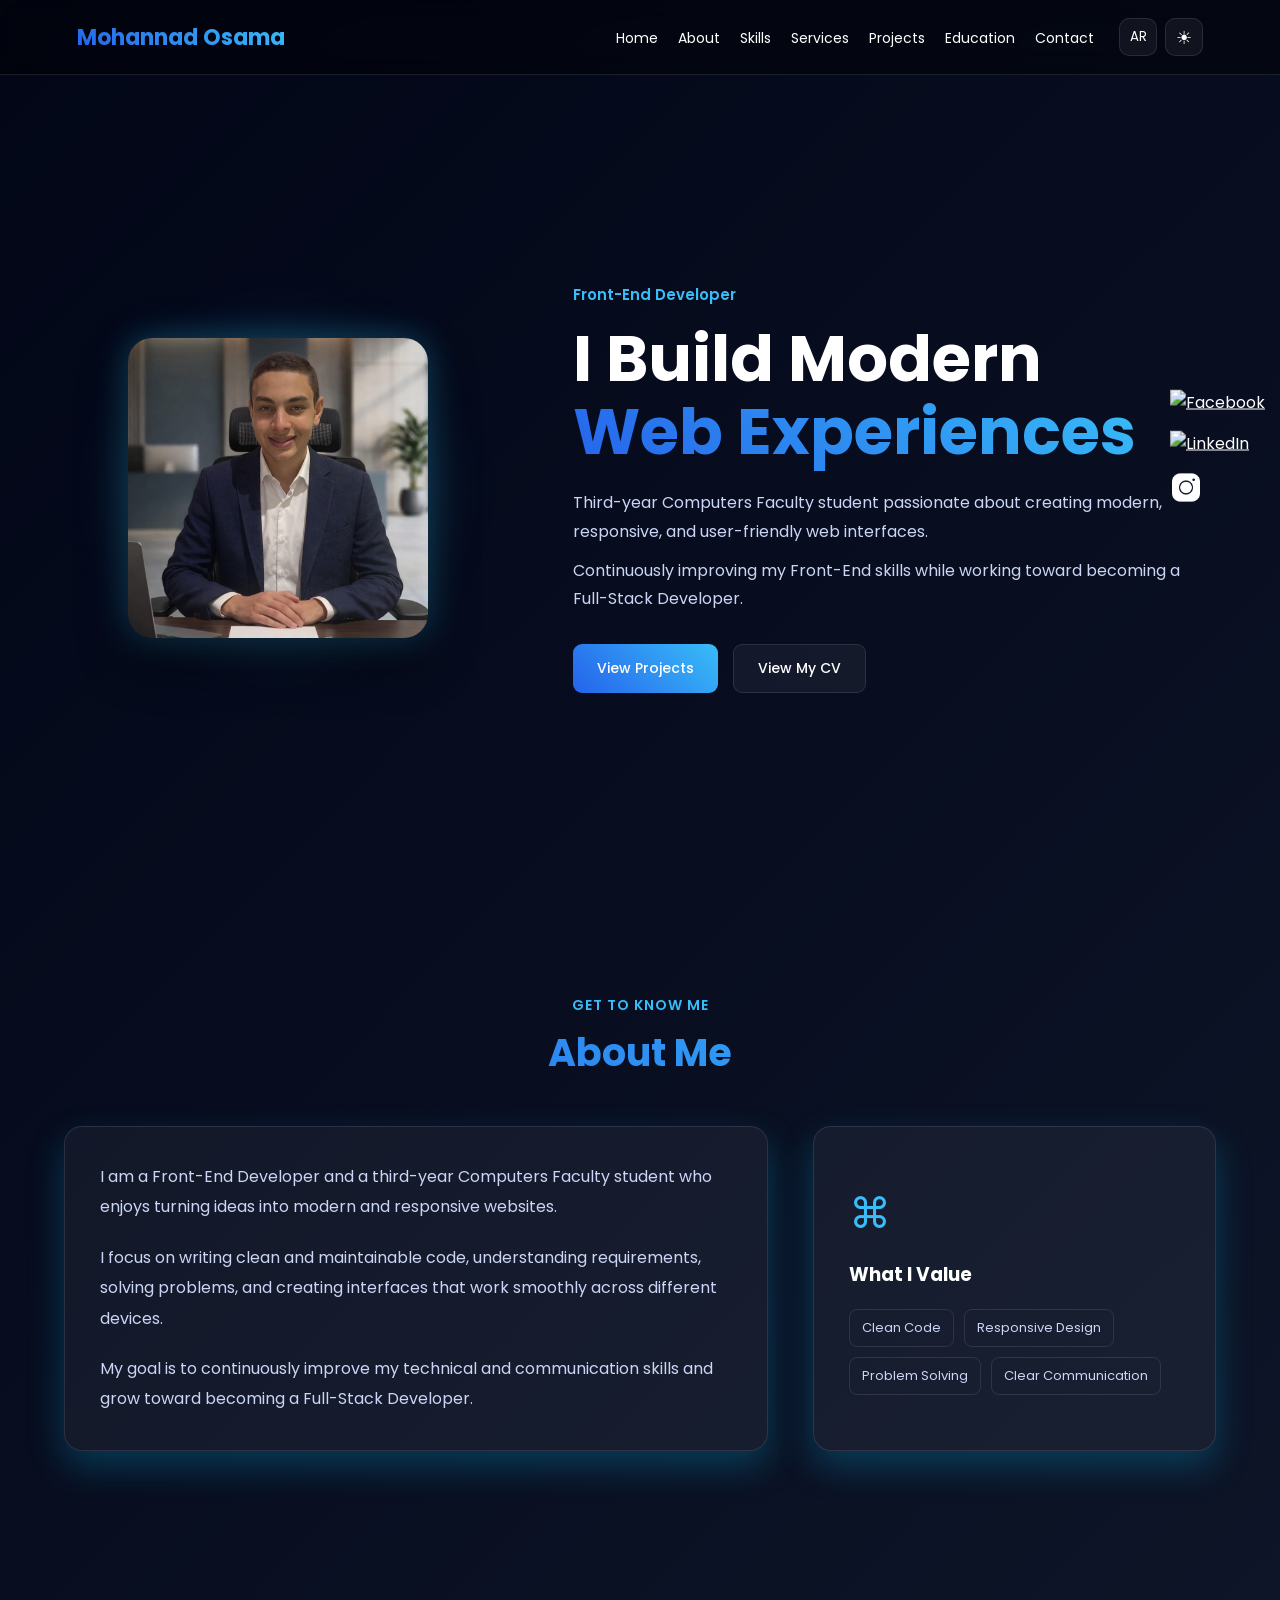
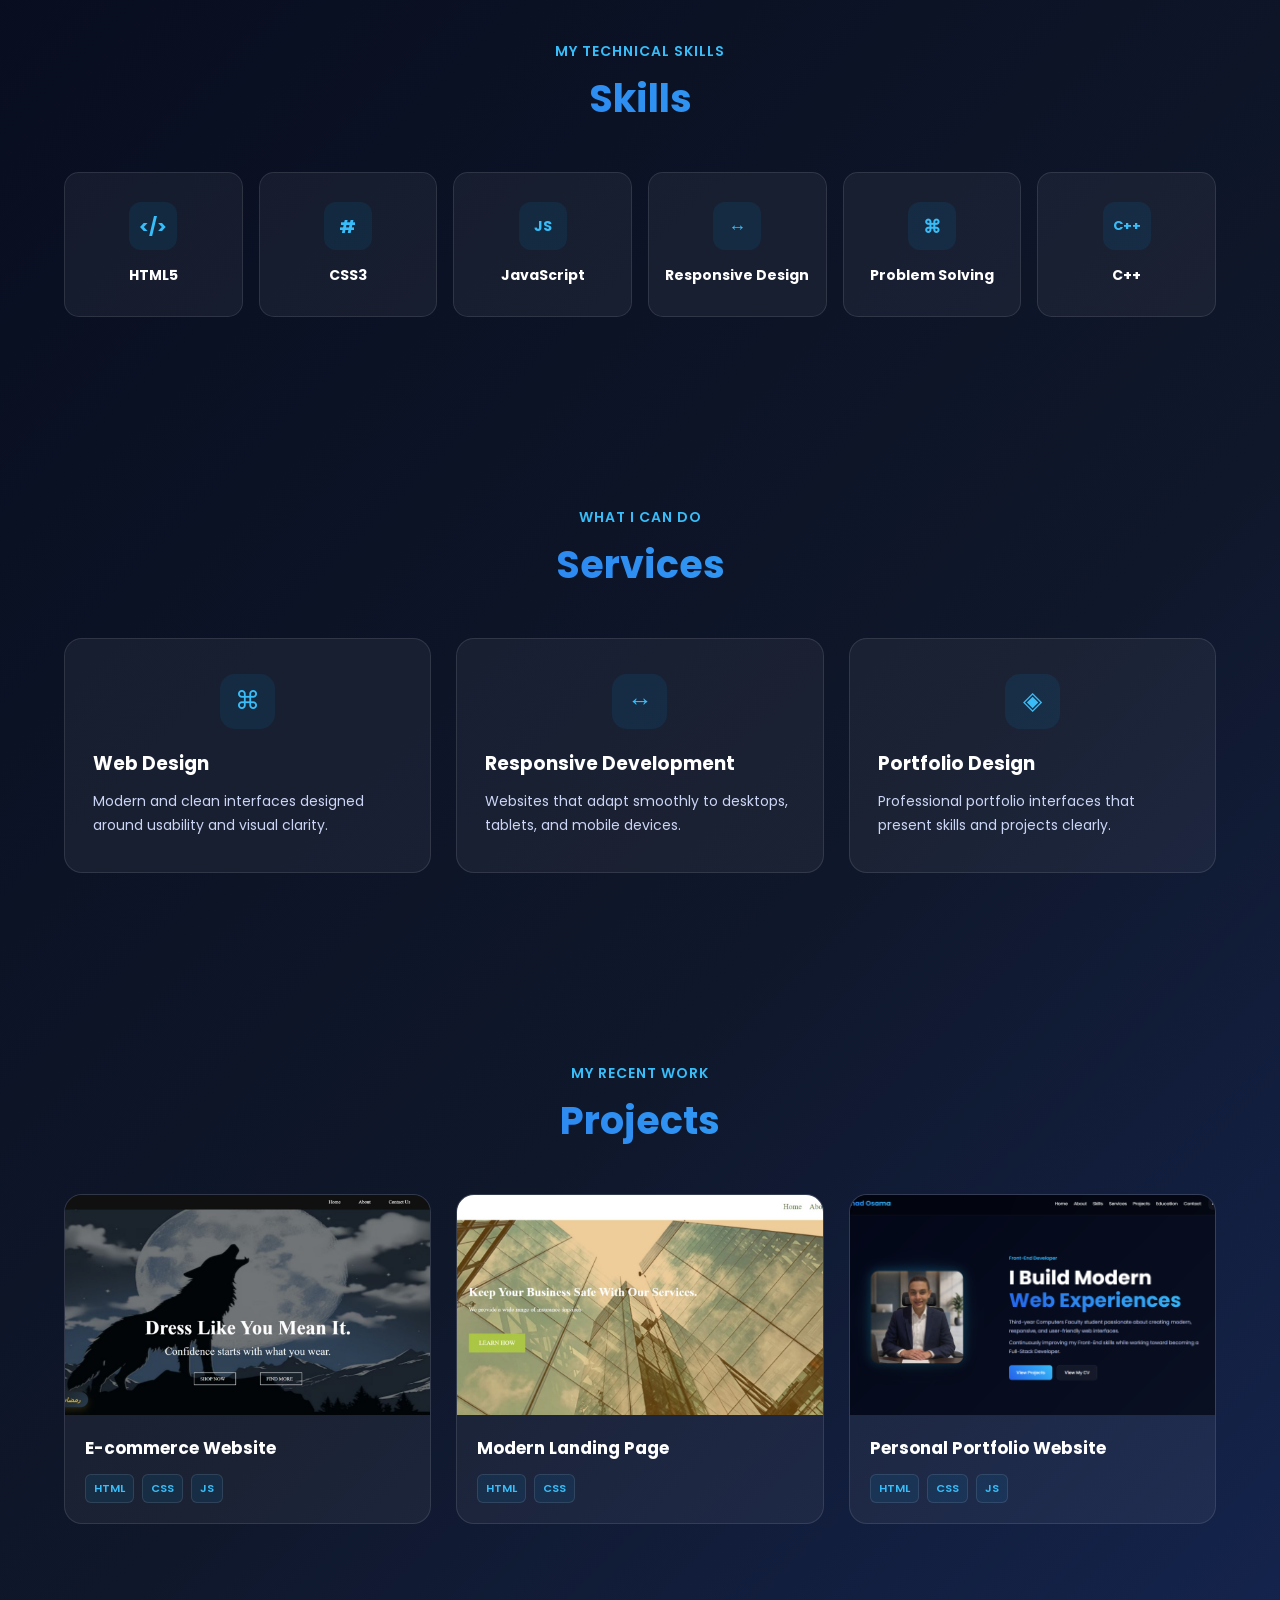
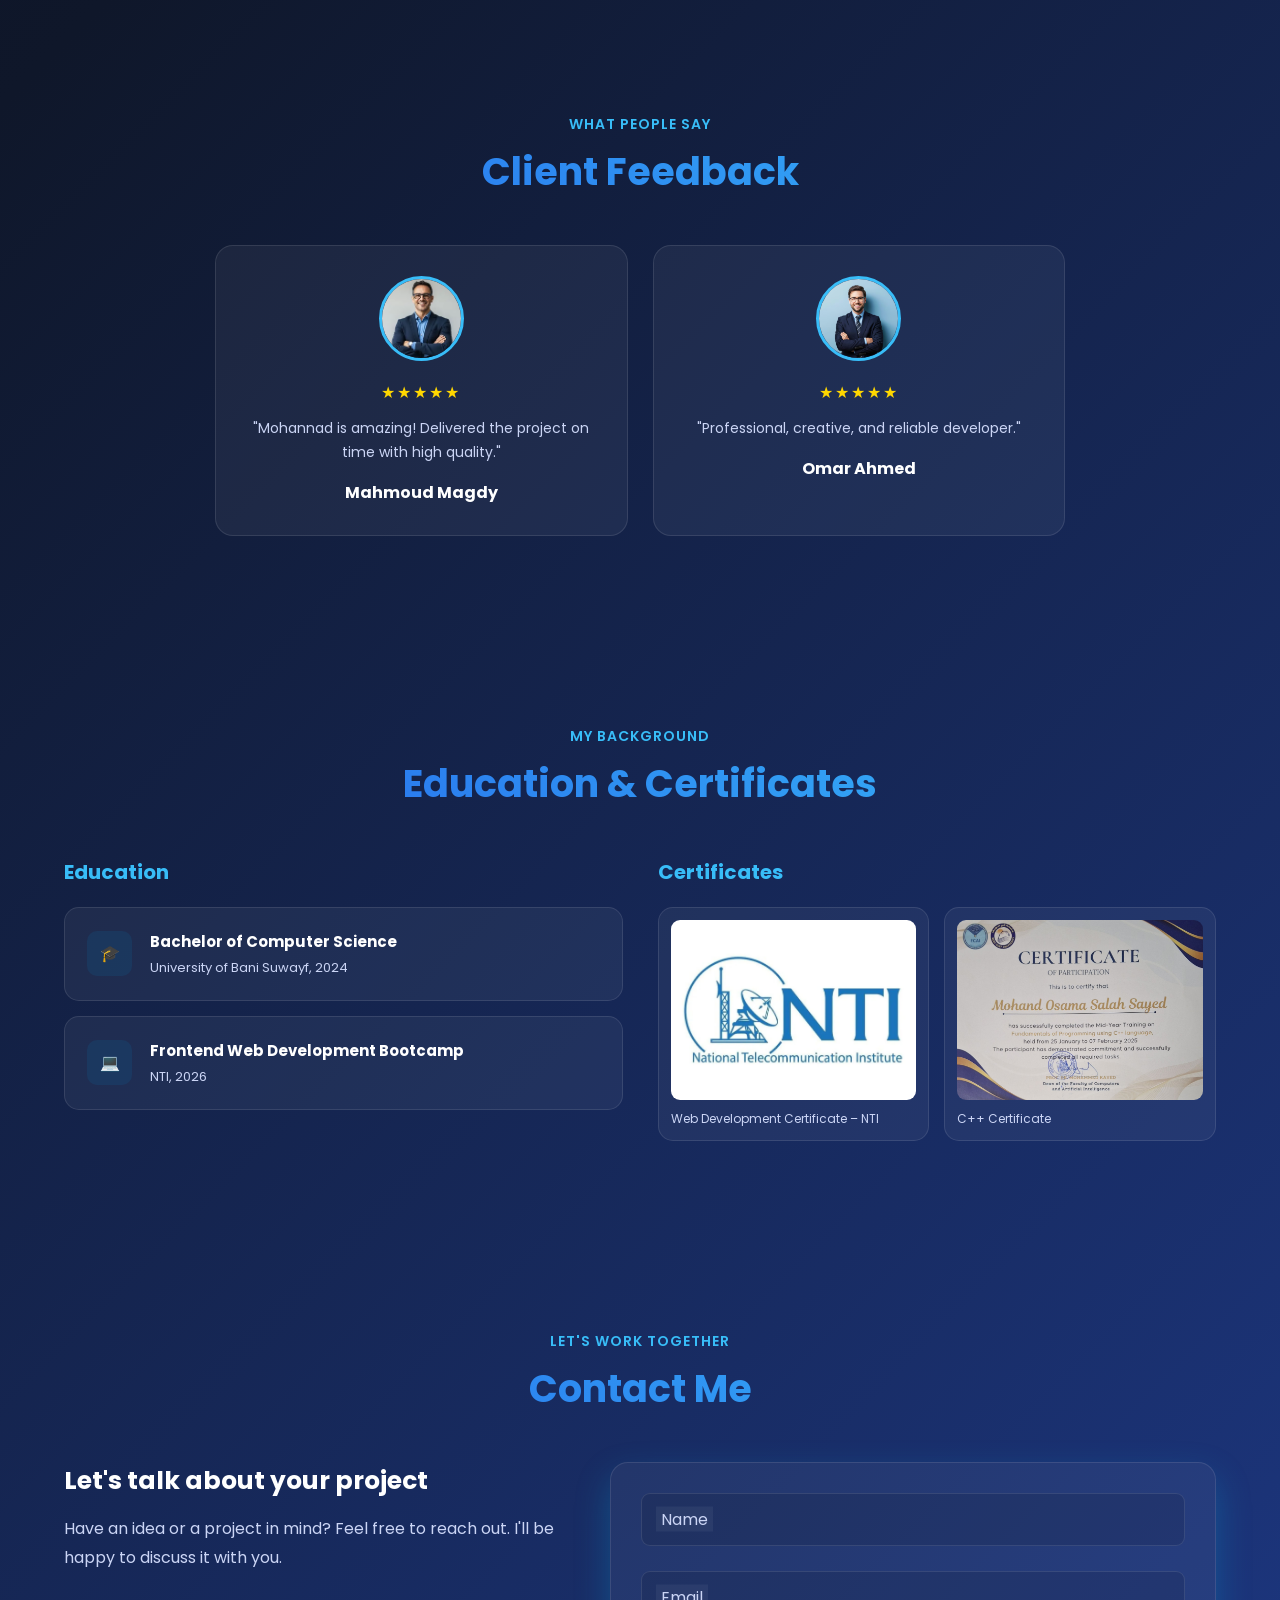
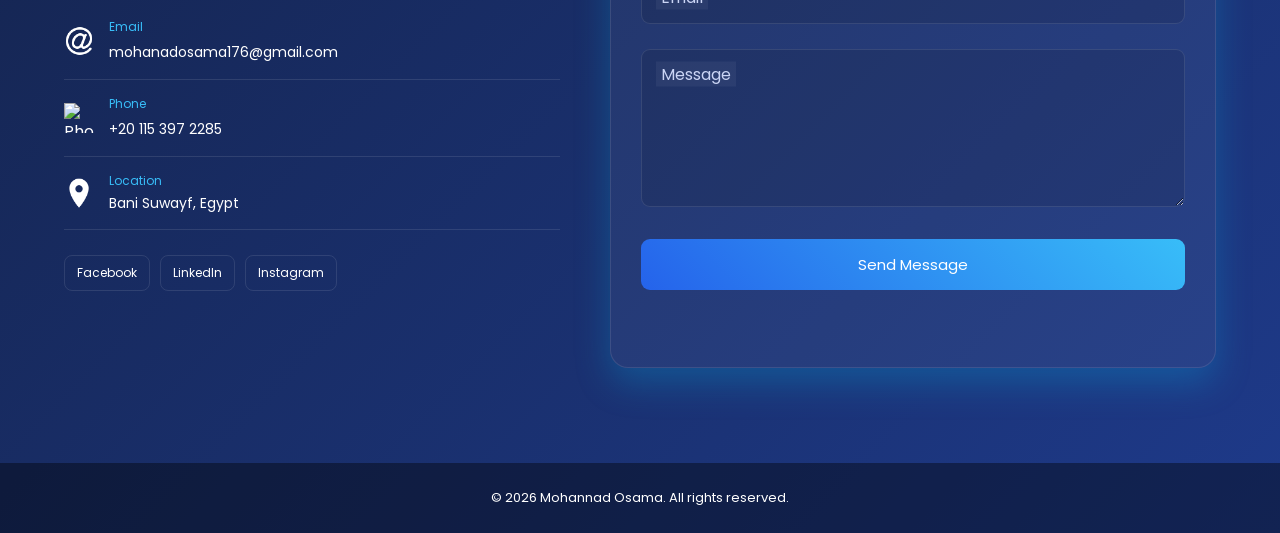
==== commit 083019e6: "AI" ====
--- a/index.html
+++ b/index.html
@@ -484,7 +484,7 @@
       <article class="project">
 
         <div class="project-image">
-          <img src="images/portfolio.jpeg"
+          <img src="images/portfolio.png"
                alt="Personal Portfolio">
 
           <div class="project-overlay">
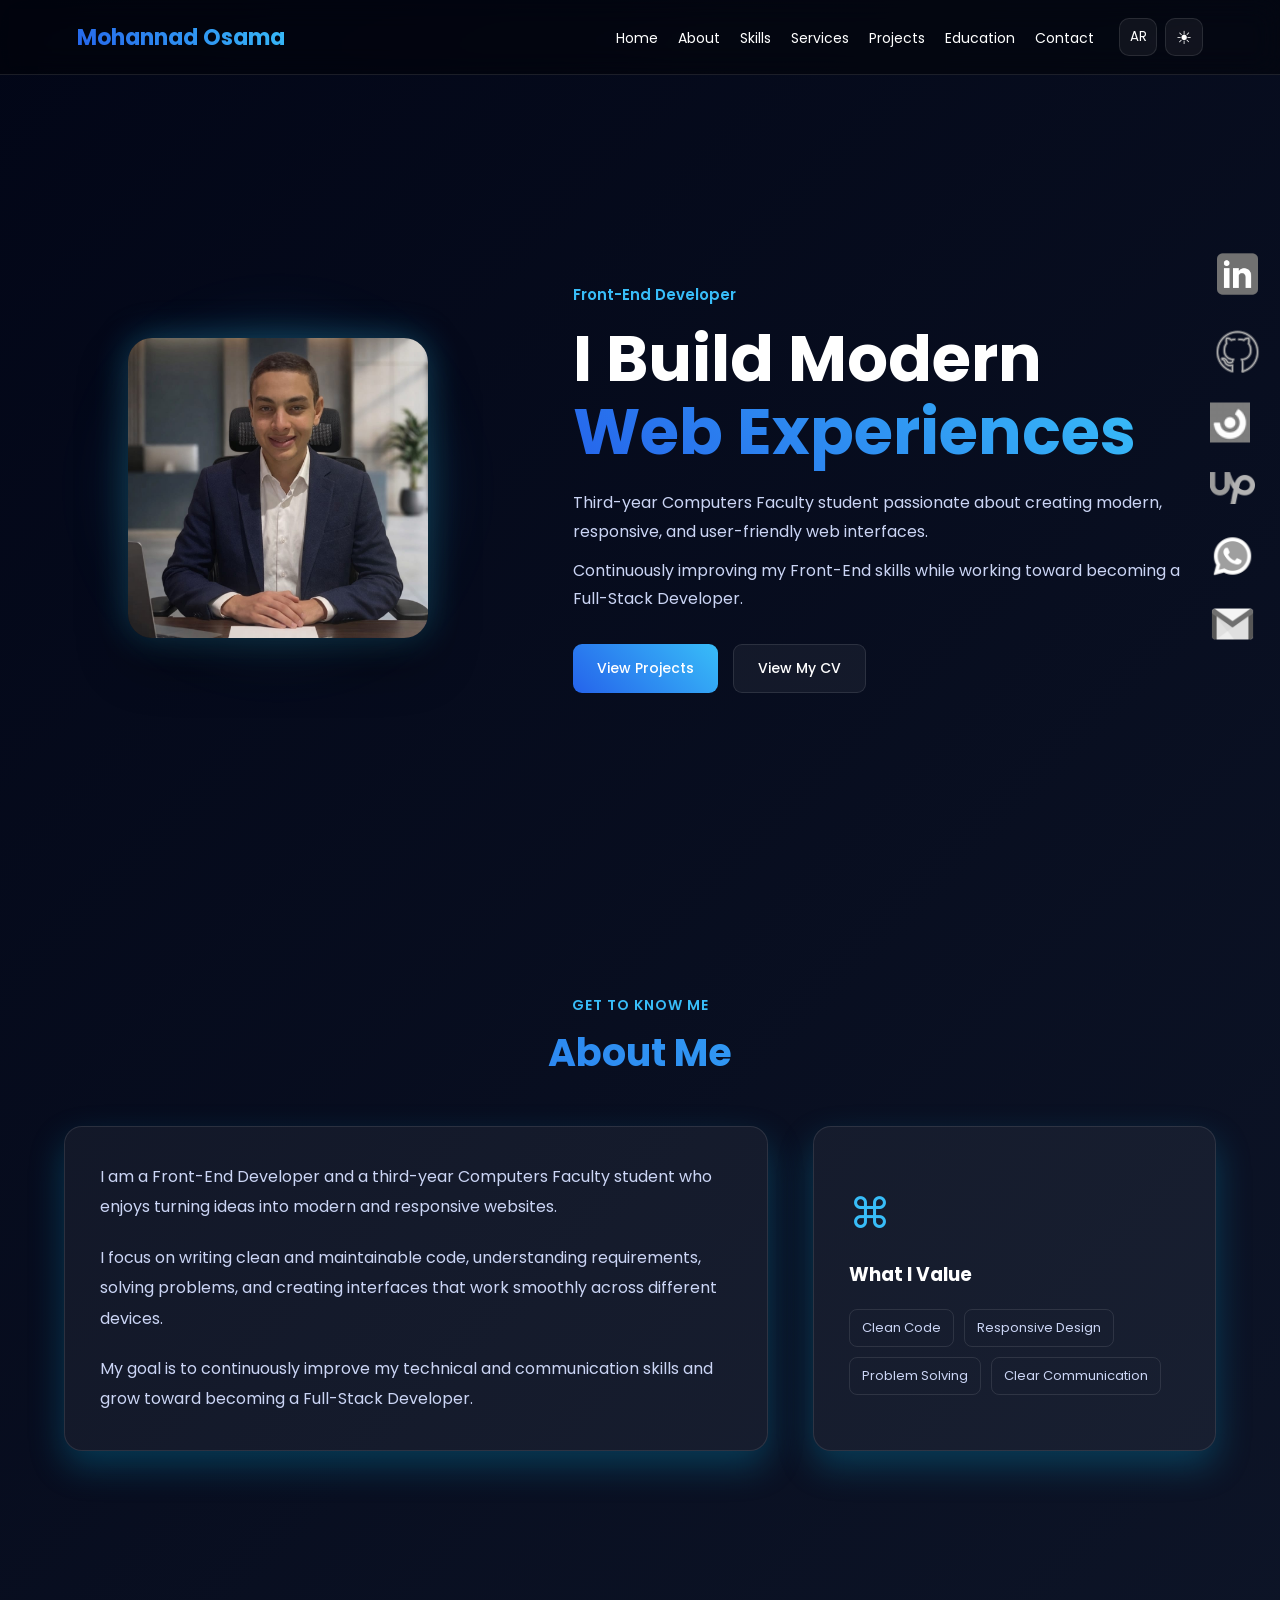
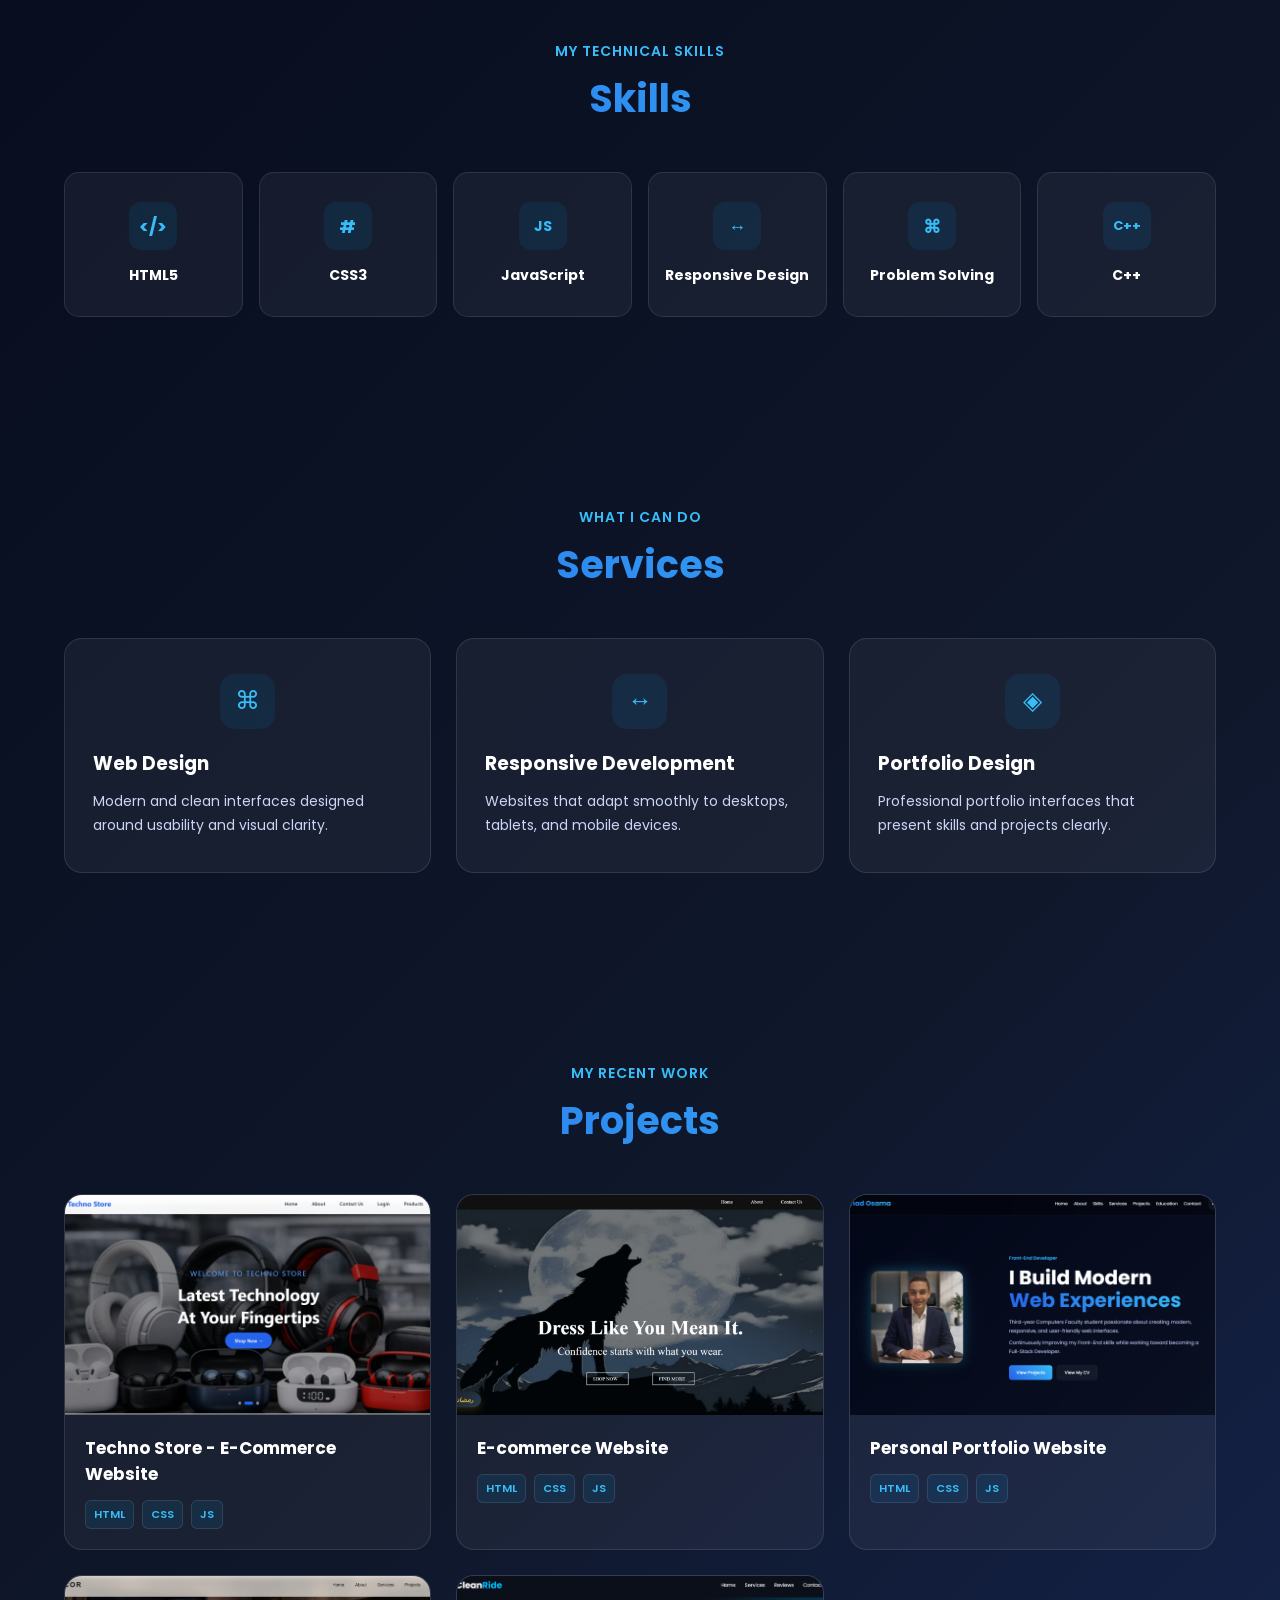
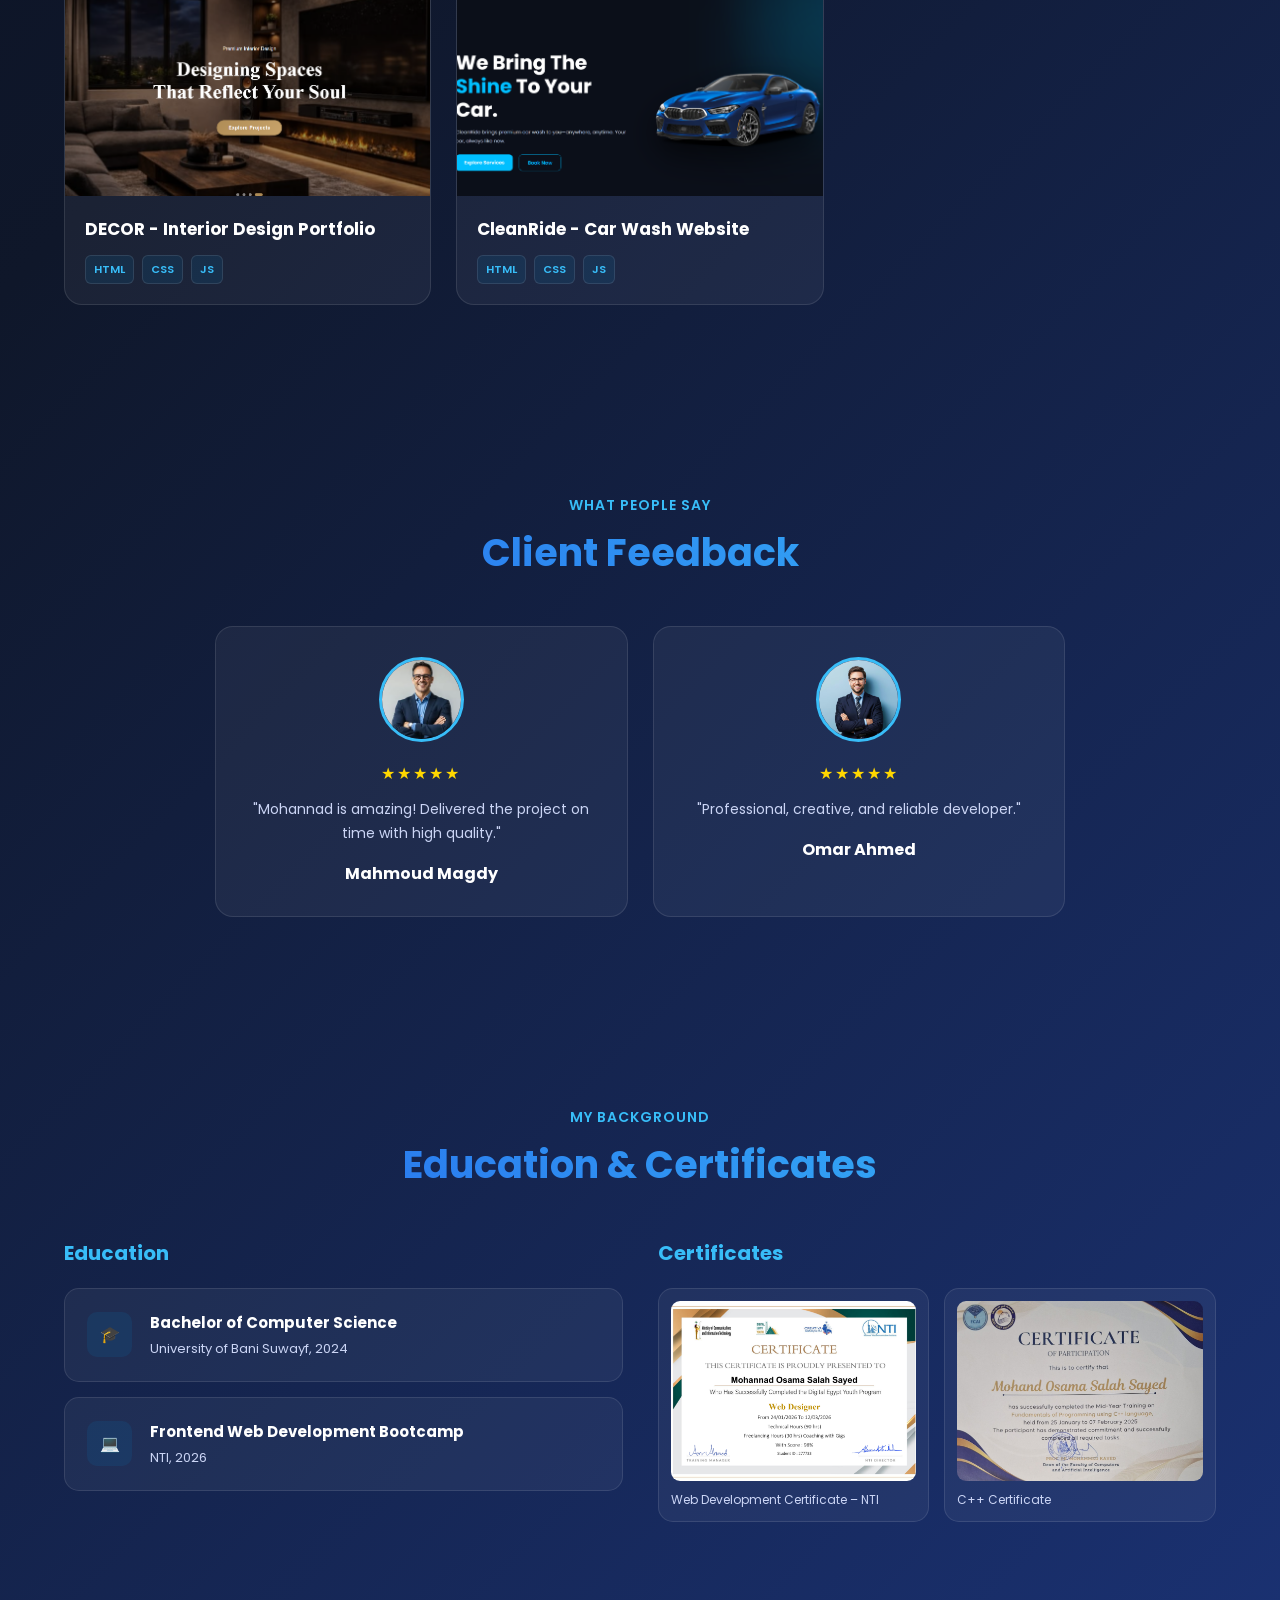
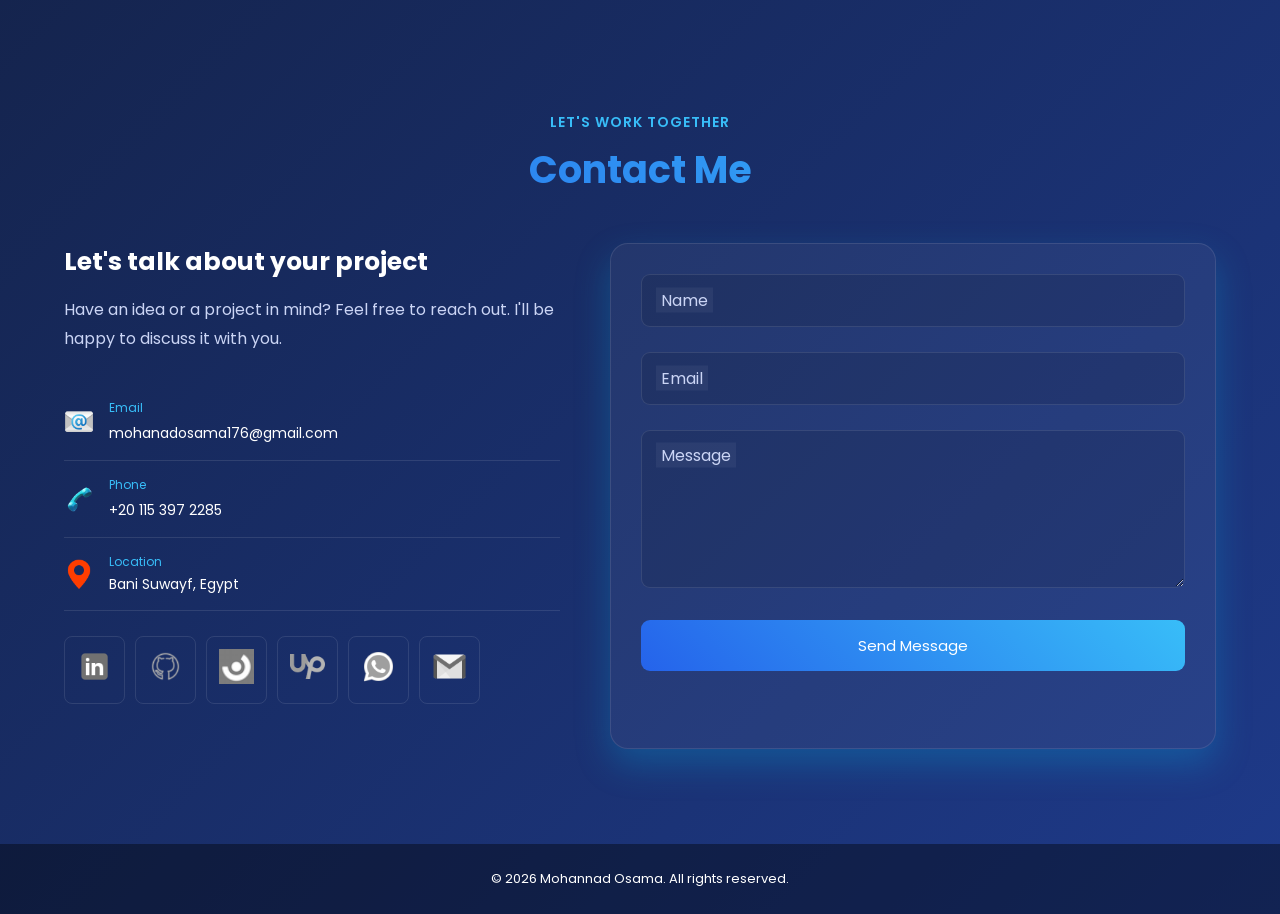
==== commit 4b5bb26c: "AI" ====
--- a/index.html
+++ b/index.html
@@ -84,26 +84,47 @@
 
   <!-- ================= SOCIAL LINKS ================= -->
   <div class="social-links">
-
-    <a href="https://www.facebook.com/Mohannad.901"
-       target="_blank"
-       rel="noopener noreferrer"
-       aria-label="Facebook">
-      <img src="images/facebook-new.png" alt="Facebook">
-    </a>
-
-    <a href="https://www.linkedin.com/in/mohanad-osama-2b2137332?utm_source=share_via&utm_content=profile&utm_medium=member_android"
+    
+    <a href="https://www.linkedin.com/in/mohannad-osama-salah"
        target="_blank"
        rel="noopener noreferrer"
        aria-label="LinkedIn">
-      <img src="images/linkedin.png" alt="LinkedIn">
+      <img src="images/linkedin.png" width="55px" alt="LinkedIn">
     </a>
 
-    <a href="https://www.instagram.com/mohannad.901?utm_source=qr&igsh=MWg3Z3c1c2J3cHR5dw%3D%3D"
+    <a href="https://github.com/mohannad-090"
        target="_blank"
        rel="noopener noreferrer"
-       aria-label="Instagram">
-      <img src="images/instagram-new.png" alt="Instagram">
+       aria-label="Github">
+      <img src="images/github.png" width="55px" alt="Github">
+    </a>
+    
+    <a href="https://nafezly.com/u/Mohannad_Osama"
+       target="_blank"
+       rel="noopener noreferrer"
+       aria-label="Nafezly">
+      <img src="images/nafezly.png" width="40px" alt="Nafezly">
+    </a>
+
+    <a href="https://www.upwork.com/freelancers/~011394cd8e2e5dbc75?mp_source=share"
+       target="_blank"
+       rel="noopener noreferrer"
+       aria-label="Upwork">
+      <img src="images/upwork.png" width="45px" alt="Upwork">
+    </a>
+    
+    <a href="https://wa.me/+201153972285"
+       target="_blank"
+       rel="noopener noreferrer"
+       aria-label="Whatsapp">
+      <img src="images/whatsapp.png" width="45px" alt="Whatsapp">
+    </a>
+    
+    <a href="https://mail.google.com/mail/?view=cm&fs=1&to=mohanadosama176@gmail.com&su=Web%20Development%20Project%20Inquiry&body=Hello%20Mohannad%2C%0A%0AI%E2%80%99m%20interested%20in%20working%20with%20you%20on%20a%20web%20development%20project.%20I%E2%80%99d%20love%20to%20discuss%20the%20project%20details%2C%20requirements%2C%20and%20next%20steps.%0A%0ALooking%20forward%20to%20connecting%20with%20you.%0A%0ABest%20regards%2C"
+       target="_blank"
+       rel="noopener noreferrer"
+       aria-label="Email">
+      <img src="images/gmail.png" width="45px" alt="Email">
     </a>
 
   </div>
@@ -342,83 +363,115 @@
     </div>
 
     <div class="services-grid">
-
+      
       <div class="service-card">
 
         <div class="service-icon">⌘</div>
-
+        
         <h3 data-en="Web Design"
-            data-ar="تصميم المواقع">
-          Web Design
+        data-ar="تصميم المواقع">
+        Web Design
         </h3>
 
         <p data-en="Modern and clean interfaces designed around usability and visual clarity."
-           data-ar="واجهات عصرية ونظيفة تركز على سهولة الاستخدام والوضوح البصري.">
+        data-ar="واجهات عصرية ونظيفة تركز على سهولة الاستخدام والوضوح البصري.">
           Modern and clean interfaces designed around usability and visual clarity.
         </p>
-
+        
       </div>
 
       <div class="service-card">
-
+        
         <div class="service-icon">↔</div>
-
+        
         <h3 data-en="Responsive Development"
             data-ar="تطوير متجاوب">
           Responsive Development
         </h3>
 
         <p data-en="Websites that adapt smoothly to desktops, tablets, and mobile devices."
-           data-ar="مواقع تتكيف بسلاسة مع أجهزة الكمبيوتر والأجهزة اللوحية والهواتف.">
-          Websites that adapt smoothly to desktops, tablets, and mobile devices.
+        data-ar="مواقع تتكيف بسلاسة مع أجهزة الكمبيوتر والأجهزة اللوحية والهواتف.">
+        Websites that adapt smoothly to desktops, tablets, and mobile devices.
         </p>
-
+        
       </div>
 
       <div class="service-card">
-
+        
         <div class="service-icon">◈</div>
-
+        
         <h3 data-en="Portfolio Design"
-            data-ar="تصميم Portfolio">
+        data-ar="تصميم Portfolio">
           Portfolio Design
         </h3>
-
+        
         <p data-en="Professional portfolio interfaces that present skills and projects clearly."
-           data-ar="واجهات Portfolio احترافية تعرض المهارات والمشاريع بطريقة واضحة.">
-          Professional portfolio interfaces that present skills and projects clearly.
-        </p>
-
-      </div>
-
-    </div>
-
-  </section>
-
-
-  <!-- ================= PROJECTS ================= -->
-  <section class="projects section-animate" id="projects">
-
-    <div class="section-heading">
+        data-ar="واجهات Portfolio احترافية تعرض المهارات والمشاريع بطريقة واضحة.">
+        Professional portfolio interfaces that present skills and projects clearly.
+      </p>
+      
+    </div>
+    
+  </div>
+  
+</section>
+
+
+<!-- ================= PROJECTS ================= -->
+<section class="projects section-animate" id="projects">
+  
+  <div class="section-heading">
 
       <span data-en="My Recent Work"
-            data-ar="أحدث أعمالي">
-        My Recent Work
-      </span>
-
-      <h2 class="gradient-text"
-          data-en="Projects"
+      data-ar="أحدث أعمالي">
+      My Recent Work
+    </span>
+    
+    <h2 class="gradient-text"
+    data-en="Projects"
           data-ar="المشاريع">
-        Projects
-      </h2>
-
-    </div>
-
-    <div class="projects-grid">
-
-
-      <!-- Project 1 -->
-      <article class="project">
+          Projects
+        </h2>
+        
+      </div>
+      
+      <div class="projects-grid">
+        
+        
+        <!-- Project 1 -->
+        <article class="project">
+        
+         <div class="project-image">
+           <img src="images/TechnoStore.png"
+               alt="Techno Store E-Commerce Website">
+        
+           <div class="project-overlay">
+             <button class="details-btn"
+                     onclick="openProjectModal('technostore')"
+                     data-en="View Details"
+                     data-ar="التفاصيل">
+               View Details
+             </button>
+           </div>
+         </div>
+        
+         <div class="project-content">
+        
+           <h3>Techno Store - E-Commerce Website</h3>
+        
+           <div class="tech-icons">
+             <span title="HTML5">HTML</span>
+             <span title="CSS3">CSS</span>
+             <span title="JavaScript">JS</span>
+           </div>
+        
+         </div>
+        
+        </article>
+        
+        
+        <!-- Project 2 -->
+        <article class="project">
 
         <div class="project-image">
           <img src="images/E-commerce.jpeg"
@@ -447,45 +500,14 @@
         </div>
 
       </article>
-
-
-      <!-- Project 2 -->
-      <article class="project">
-
-        <div class="project-image">
-          <img src="images/Modern-Landing.jpeg"
-               alt="Modern Landing Page">
-
-          <div class="project-overlay">
-            <button class="details-btn"
-                    onclick="openProjectModal('landing')"
-                    data-en="View Details"
-                    data-ar="التفاصيل">
-              View Details
-            </button>
-          </div>
-        </div>
-
-        <div class="project-content">
-
-          <h3>Modern Landing Page</h3>
-
-          <div class="tech-icons">
-            <span title="HTML">HTML</span>
-            <span title="CSS">CSS</span>
-          </div>
-
-        </div>
-
-      </article>
-
-
+      
+      
       <!-- Project 3 -->
       <article class="project">
-
+        
         <div class="project-image">
           <img src="images/portfolio.png"
-               alt="Personal Portfolio">
+          alt="Personal Portfolio">
 
           <div class="project-overlay">
             <button class="details-btn"
@@ -500,7 +522,7 @@
         <div class="project-content">
 
           <h3>Personal Portfolio Website</h3>
-
+          
           <div class="tech-icons">
             <span title="HTML">HTML</span>
             <span title="CSS">CSS</span>
@@ -511,13 +533,72 @@
 
       </article>
 
+
+      <!-- Project 4 -->
+      <article class="project">
+        <div class="project-image">
+          <img src="images/decor.png"
+              alt="DECOR Interior Design Portfolio">
+
+          <div class="project-overlay">
+            <button class="details-btn"
+                    onclick="openProjectModal('decor')"
+                    data-en="View Details"
+                    data-ar="التفاصيل">
+              View Details
+            </button>
+          </div>
+        </div>
+        
+        <div class="project-content">
+          <h3>DECOR - Interior Design Portfolio</h3>
+
+          <div class="tech-icons">
+            <span title="HTML">HTML</span>
+            <span title="CSS">CSS</span>
+            <span title="JavaScript">JS</span>
+          </div>
+        </div>
+      </article>
+      
+      
+      <!-- Project 5 -->
+      <article class="project">
+
+        <div class="project-image">
+          <img src="images/CleanRide.png"
+              alt="CleanRide Car Wash Website">
+
+          <div class="project-overlay">
+            <button class="details-btn"
+                    onclick="openProjectModal('cleanride')"
+                    data-en="View Details"
+                    data-ar="التفاصيل">
+              View Details
+            </button>
+          </div>
+        </div>
+
+        <div class="project-content">
+
+          <h3>CleanRide - Car Wash Website</h3>
+
+          <div class="tech-icons">
+            <span title="HTML5">HTML</span>
+            <span title="CSS3">CSS</span>
+            <span title="JavaScript">JS</span>
+          </div>
+
+        </div>
+
+      </article>
+
     </div>
 
   </section>
-
+  
 
   <!-- ================= TESTIMONIALS ================= -->
-  <!-- موجودة في الصفحة ولكن غير موجودة في Navbar -->
   <section class="testimonials section-animate" id="testimonials">
 
     <div class="section-heading">
@@ -645,7 +726,7 @@
 
           <div class="cert">
 
-            <img src="images/nti.jpeg"
+            <img src="images/nti.png"
                  alt="Web Development Certificate">
 
             <p data-en="Web Development Certificate – NTI"
@@ -722,7 +803,7 @@
               Email
             </span>
 
-            <a href="mailto:mohanadosama176@gmail.com">
+            <a href="https://mail.google.com/mail/?view=cm&fs=1&to=mohanadosama176@gmail.com&su=Web%20Development%20Project%20Inquiry&body=Hello%20Mohannad%2C%0A%0AI%E2%80%99m%20interested%20in%20working%20with%20you%20on%20a%20web%20development%20project.%20I%E2%80%99d%20love%20to%20discuss%20the%20project%20details%2C%20requirements%2C%20and%20next%20steps.%0A%0ALooking%20forward%20to%20connecting%20with%20you.%0A%0ABest%20regards%2C">
               mohanadosama176@gmail.com
             </a>
           </div>
@@ -740,7 +821,7 @@
               Phone
             </span>
 
-            <a href="tel:+201153972285">
+            <a href="https://wa.me/+201153972285">
               +20 115 397 2285
             </a>
           </div>
@@ -769,22 +850,46 @@
 
         <div class="contact-socials">
 
-          <a href="https://www.facebook.com/Mohannad.901"
-             target="_blank"
-             rel="noopener noreferrer">
-            Facebook
+          <a href="https://www.linkedin.com/in/mohannad-osama-salah"
+            target="_blank"
+            rel="noopener noreferrer"
+            aria-label="LinkedIn">
+            <img src="images/linkedin.png" alt="LinkedIn">
           </a>
 
-          <a href="https://www.linkedin.com/in/mohanad-osama-2b2137332?utm_source=share_via&utm_content=profile&utm_medium=member_android"
-             target="_blank"
-             rel="noopener noreferrer">
-            LinkedIn
+          <a href="https://github.com/mohannad-090"
+            target="_blank"
+            rel="noopener noreferrer"
+            aria-label="Github">
+            <img src="images/github.png" alt="Github">
           </a>
-
-          <a href="https://www.instagram.com/mohannad.901?utm_source=qr&igsh=MWg3Z3c1c2J3cHR5dw%3D%3D"
-             target="_blank"
-             rel="noopener noreferrer">
-            Instagram
+          
+          <a href="https://nafezly.com/u/Mohannad_Osama"
+            target="_blank"
+            rel="noopener noreferrer"
+            aria-label="Nafezly">
+            <img src="images/nafezly.png" alt="Nafezly">
+          </a>
+
+          <a href="https://www.upwork.com/freelancers/~011394cd8e2e5dbc75?mp_source=share"
+            target="_blank"
+            rel="noopener noreferrer"
+            aria-label="Upwork">
+            <img src="images/upwork.png" alt="Upwork">
+          </a>
+          
+          <a href="https://wa.me/+201153972285"
+            target="_blank"
+            rel="noopener noreferrer"
+            aria-label="Whatsapp">
+            <img src="images/whatsapp.png" alt="Whatsapp">
+          </a>
+          
+          <a href="https://mail.google.com/mail/?view=cm&fs=1&to=mohanadosama176@gmail.com&su=Web%20Development%20Project%20Inquiry&body=Hello%20Mohannad%2C%0A%0AI%E2%80%99m%20interested%20in%20working%20with%20you%20on%20a%20web%20development%20project.%20I%E2%80%99d%20love%20to%20discuss%20the%20project%20details%2C%20requirements%2C%20and%20next%20steps.%0A%0ALooking%20forward%20to%20connecting%20with%20you.%0A%0ABest%20regards%2C"
+            target="_blank"
+            rel="noopener noreferrer"
+            aria-label="Email">
+            <img src="images/gmail.png" alt="Email">
           </a>
 
         </div>
--- a/style.css
+++ b/style.css
@@ -227,13 +227,13 @@
 }
 
 .social-links a img {
-  width: 32px;
-  height: 32px;
   object-fit: contain;
+  filter: grayscale(1);
   transition: 0.3s ease;
 }
 
 .social-links a:hover img {
+  filter: grayscale(0);
   transform: scale(1.18) translateX(-3px);
 }
 
@@ -901,17 +901,29 @@
 }
 
 .contact-socials a {
-  padding: 8px 12px;
+  padding: 12px 12px;
   border-radius: 8px;
   border: 1px solid var(--border);
   text-decoration: none;
-  font-size: 12px;
   transition: 0.3s ease;
 }
 
 .contact-socials a:hover {
   color: var(--accent);
   border-color: var(--accent);
+}
+
+.contact-socials a img {
+  width: 35px;
+  height: 35px;
+  object-fit: contain;
+  filter: grayscale(1);
+  transition: 0.3s ease;
+}
+
+.contact-socials a:hover img {
+  filter: grayscale(0);
+  transform: scale(1.1) translateX(-3px);
 }
 
 /* =====================================================
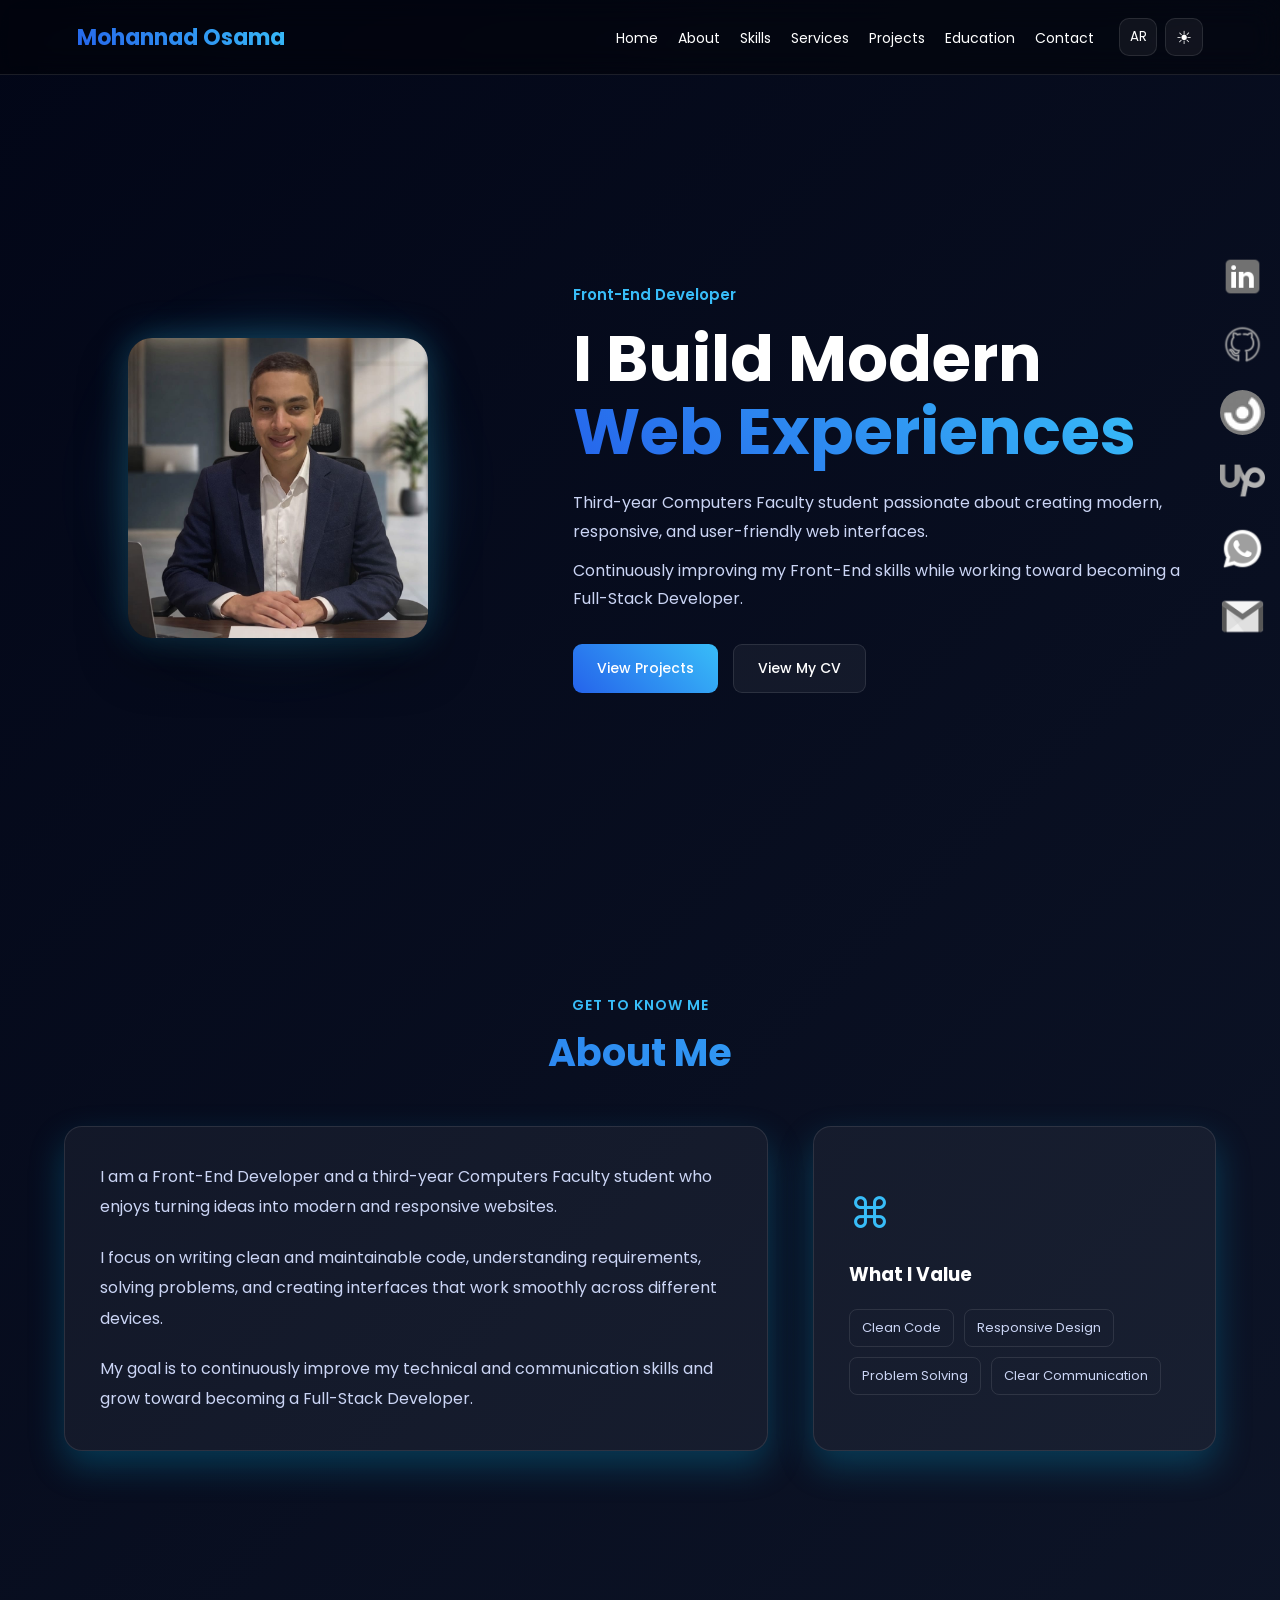
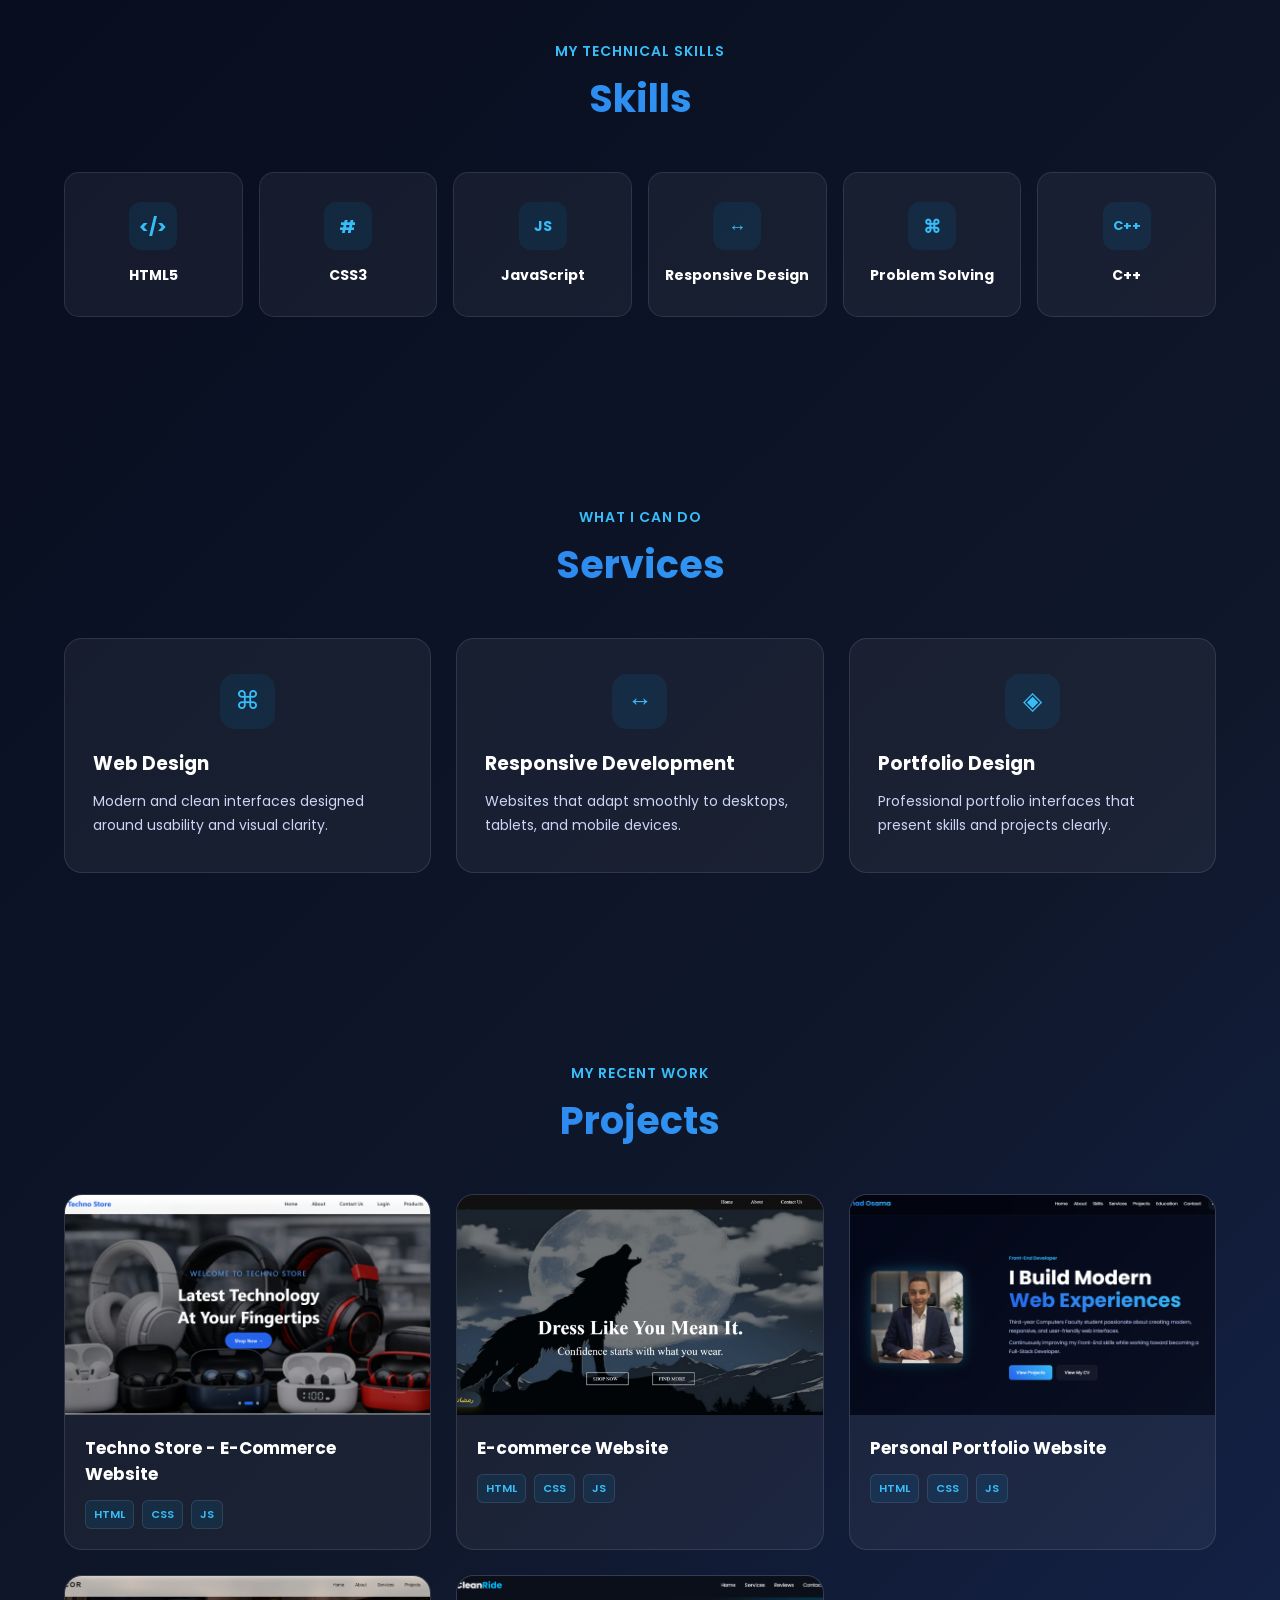
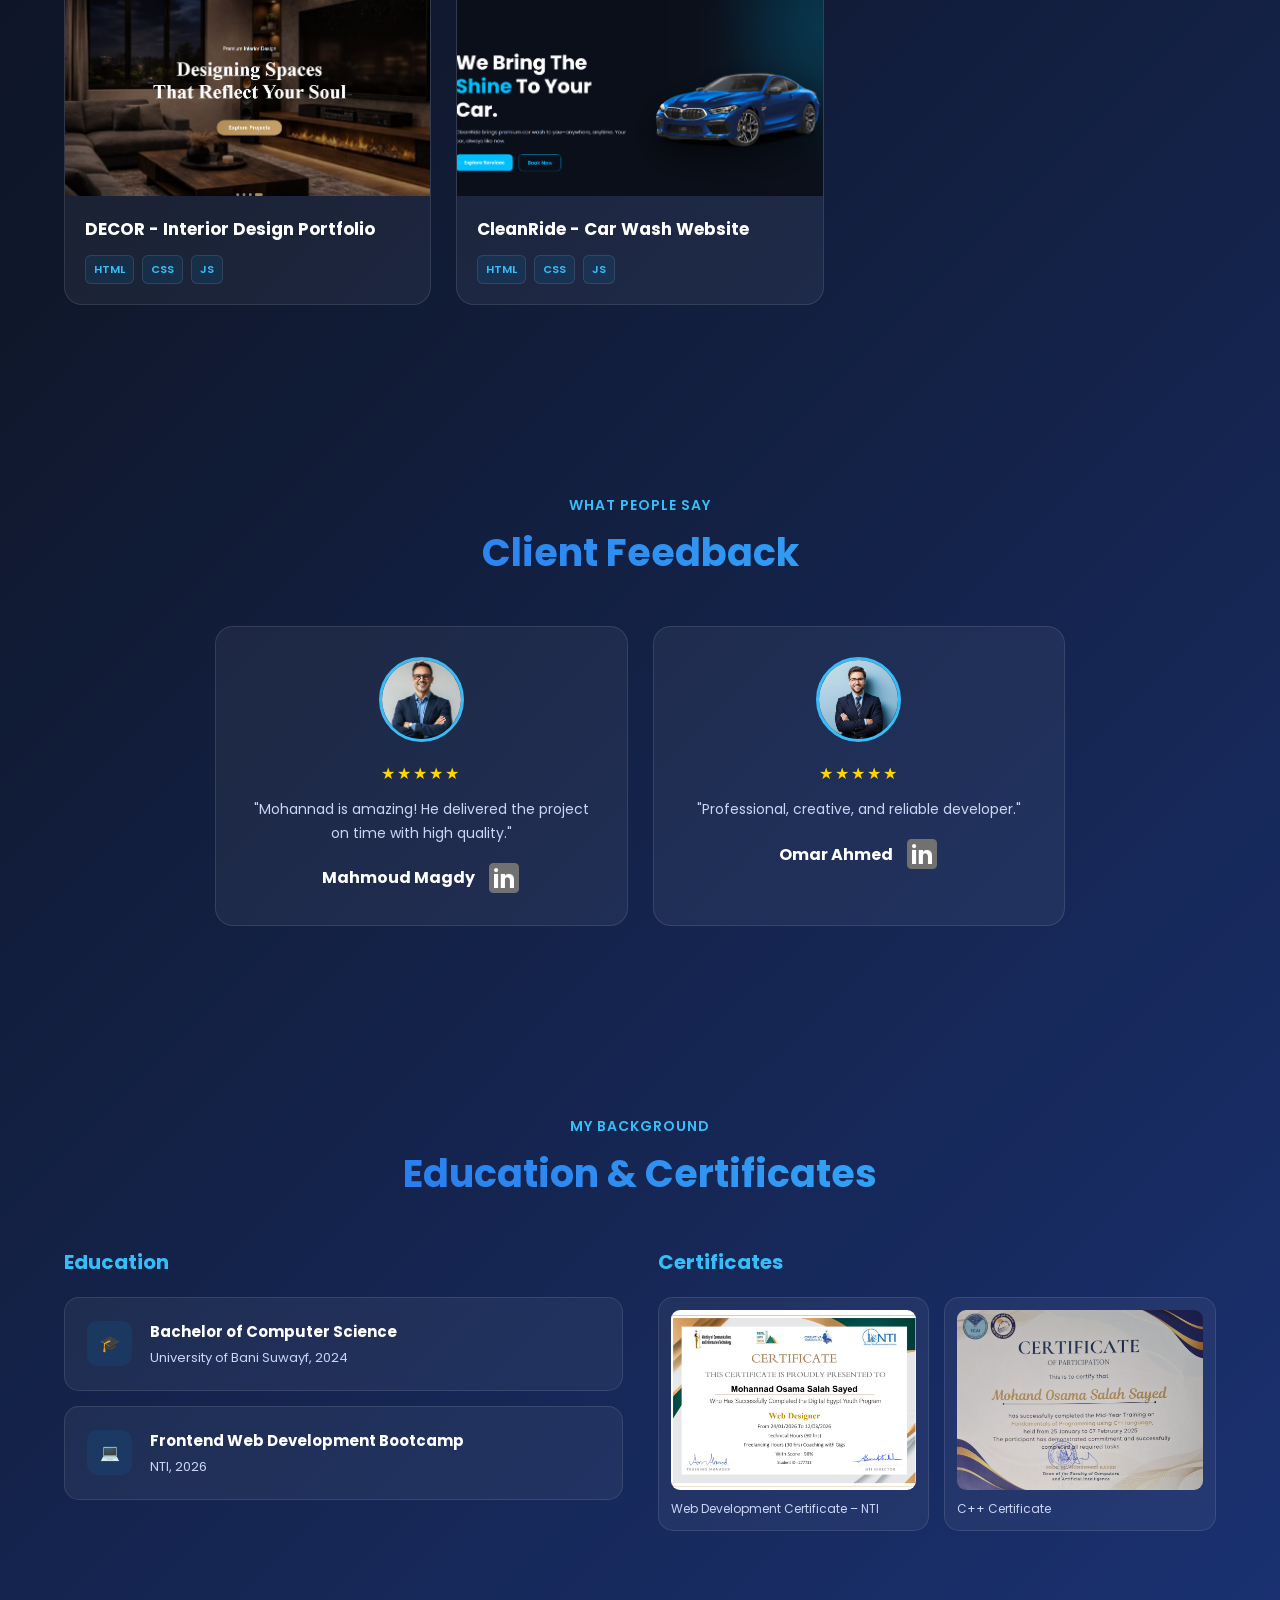
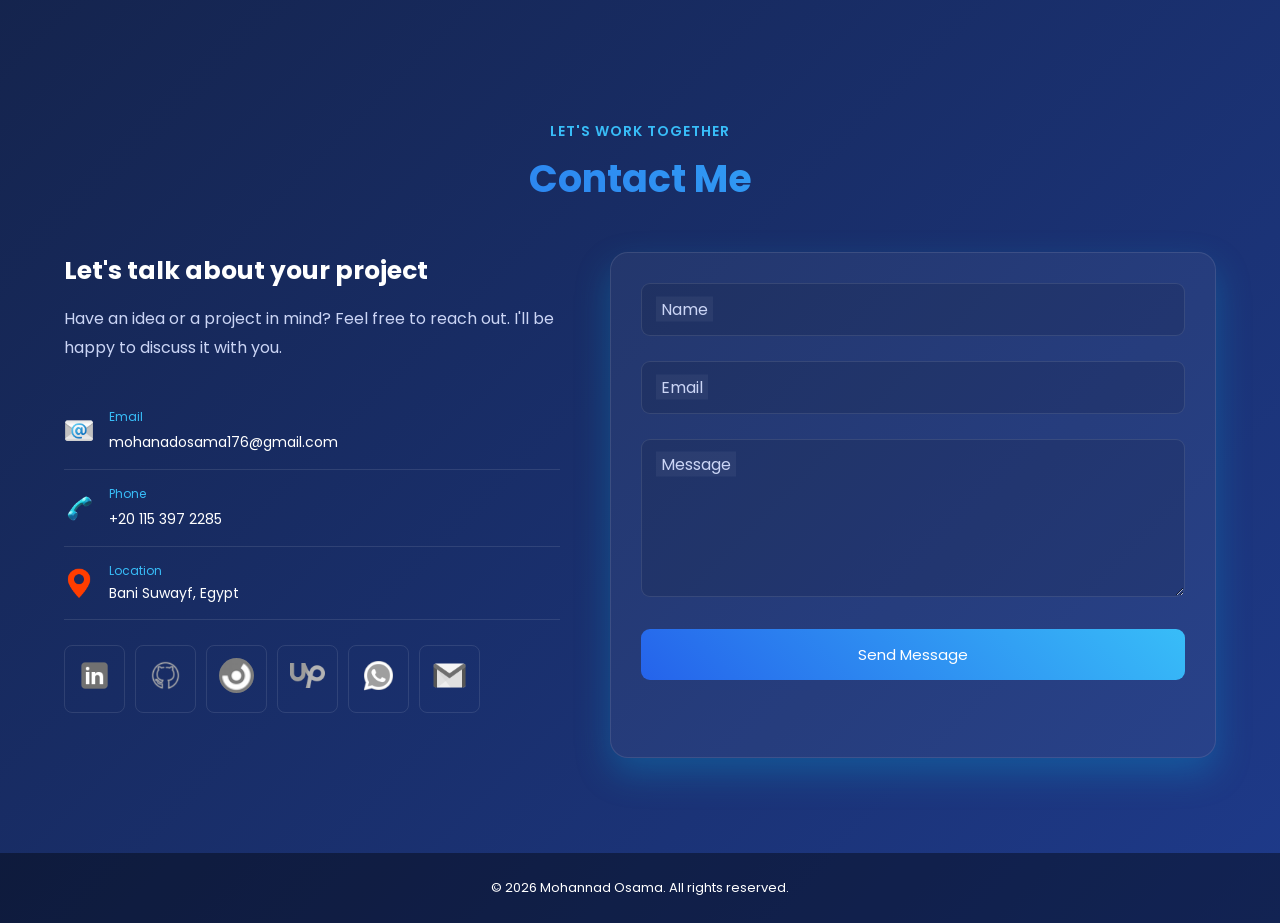
==== commit 0d96fee8: "done" ====
--- a/index.html
+++ b/index.html
@@ -89,42 +89,42 @@
        target="_blank"
        rel="noopener noreferrer"
        aria-label="LinkedIn">
-      <img src="images/linkedin.png" width="55px" alt="LinkedIn">
+      <img src="images/linkedin.png" alt="LinkedIn">
     </a>
 
     <a href="https://github.com/mohannad-090"
        target="_blank"
        rel="noopener noreferrer"
        aria-label="Github">
-      <img src="images/github.png" width="55px" alt="Github">
+      <img src="images/github.png" alt="Github">
     </a>
     
     <a href="https://nafezly.com/u/Mohannad_Osama"
        target="_blank"
        rel="noopener noreferrer"
        aria-label="Nafezly">
-      <img src="images/nafezly.png" width="40px" alt="Nafezly">
+      <img src="images/nafezly.png" alt="Nafezly" style="border-radius: 25px;">
     </a>
 
     <a href="https://www.upwork.com/freelancers/~011394cd8e2e5dbc75?mp_source=share"
        target="_blank"
        rel="noopener noreferrer"
        aria-label="Upwork">
-      <img src="images/upwork.png" width="45px" alt="Upwork">
+      <img src="images/upwork.png" alt="Upwork">
     </a>
     
     <a href="https://wa.me/+201153972285"
        target="_blank"
        rel="noopener noreferrer"
        aria-label="Whatsapp">
-      <img src="images/whatsapp.png" width="45px" alt="Whatsapp">
+      <img src="images/whatsapp.png" alt="Whatsapp">
     </a>
     
     <a href="https://mail.google.com/mail/?view=cm&fs=1&to=mohanadosama176@gmail.com&su=Web%20Development%20Project%20Inquiry&body=Hello%20Mohannad%2C%0A%0AI%E2%80%99m%20interested%20in%20working%20with%20you%20on%20a%20web%20development%20project.%20I%E2%80%99d%20love%20to%20discuss%20the%20project%20details%2C%20requirements%2C%20and%20next%20steps.%0A%0ALooking%20forward%20to%20connecting%20with%20you.%0A%0ABest%20regards%2C"
        target="_blank"
        rel="noopener noreferrer"
        aria-label="Email">
-      <img src="images/gmail.png" width="45px" alt="Email">
+      <img src="images/gmail.png" alt="Email">
     </a>
 
   </div>
@@ -603,14 +603,16 @@
 
     <div class="section-heading">
 
-      <span data-en="What People Say"
-            data-ar="آراء العملاء">
+      <span
+        data-en="What People Say"
+        data-ar="ماذا يقول العملاء">
         What People Say
       </span>
 
-      <h2 class="gradient-text"
-          data-en="Client Feedback"
-          data-ar="آراء العملاء">
+      <h2
+        class="gradient-text"
+        data-en="Client Feedback"
+        data-ar="آراء العملاء">
         Client Feedback
       </h2>
 
@@ -623,16 +625,36 @@
         <img
           class="client"
           src="images/OIP.webp"
-          alt="Client Image"
+          alt="Mahmoud Magdy"
         >
 
         <div class="stars">★★★★★</div>
 
-        <p>
-          "Mohannad is amazing! Delivered the project on time with high quality."
+        <p
+          data-en="&quot;Mohannad is amazing! He delivered the project on time with high quality.&quot;"
+          data-ar="&quot;مهند رائع! قام بتسليم المشروع في الوقت المحدد وبجودة عالية.&quot;">
+          "Mohannad is amazing! He delivered the project on time with high quality."
         </p>
 
-        <h4>Mahmoud Magdy</h4>
+        <div class="testimonial-footer">
+
+          <h4>Mahmoud Magdy</h4>
+
+          <a
+            href=""
+            target="_blank"
+            rel="noopener noreferrer"
+            class="testimonial-app"
+            aria-label="Mahmoud Magdy LinkedIn">
+
+            <img
+              src="images/linkedin.png"
+              alt="LinkedIn"
+            >
+
+          </a>
+
+        </div>
 
       </div>
 
@@ -642,16 +664,36 @@
         <img
           class="client"
           src="images/man-suit-with-blue-shirt-glasses_1268911-264.avif"
-          alt="Client Image"
+          alt="Omar Ahmed"
         >
 
         <div class="stars">★★★★★</div>
 
-        <p>
+        <p
+          data-en="&quot;Professional, creative, and reliable developer.&quot;"
+          data-ar="&quot;مطور محترف ومبدع ويمكن الاعتماد عليه.&quot;">
           "Professional, creative, and reliable developer."
         </p>
 
-        <h4>Omar Ahmed</h4>
+        <div class="testimonial-footer">
+
+          <h4>Omar Ahmed</h4>
+
+          <a
+            href=""
+            target="_blank"
+            rel="noopener noreferrer"
+            class="testimonial-app"
+            aria-label="Omar Ahmed LinkedIn">
+
+            <img
+              src="images/linkedin.png"
+              alt="LinkedIn"
+            >
+
+          </a>
+
+        </div>
 
       </div>
 
@@ -868,7 +910,7 @@
             target="_blank"
             rel="noopener noreferrer"
             aria-label="Nafezly">
-            <img src="images/nafezly.png" alt="Nafezly">
+            <img src="images/nafezly.png" alt="Nafezly" style="border-radius: 20px;">
           </a>
 
           <a href="https://www.upwork.com/freelancers/~011394cd8e2e5dbc75?mp_source=share"
@@ -898,11 +940,9 @@
 
 
       <!-- Contact Form -->
-      <form
-        id="contact-form"
-        action="https://formsubmit.co/mohanadosama176@gmail.com"
-        method="POST"
-      >
+      <form id="contact-form"
+      action="https://formsubmit.co/ajax/mohanadosama176@gmail.com"
+      method="POST">
 
         <div class="form-group">
 
@@ -956,6 +996,9 @@
 
         </div>
 
+        <input type="hidden"
+        name="_subject"
+        value="New Portfolio Contact">
 
         <button
           type="submit"
--- a/style.css
+++ b/style.css
@@ -227,6 +227,8 @@
 }
 
 .social-links a img {
+  width: 45px;
+  height: 45px;
   object-fit: contain;
   filter: grayscale(1);
   transition: 0.3s ease;
@@ -741,6 +743,41 @@
   margin-bottom: 15px;
 }
 
+.testimonial-footer {
+  display: flex;
+  align-items: center;
+  justify-content: center;
+  gap: 12px;
+  margin-top: 15px;
+}
+
+.testimonial-footer h4 {
+  margin: 0;
+}
+
+.testimonial-app {
+  width: 34px;
+  height: 34px;
+  display: flex;
+  align-items: center;
+  justify-content: center;
+  border-radius: 8px;
+  transition: 0.3s ease;
+}
+
+.testimonial-app img {
+  width: 40px;
+  height: 40px;
+  object-fit: contain;
+  transition: 0.3s ease;
+  filter: grayscale(1);
+}
+
+.testimonial-app:hover img {
+  filter: grayscale(0);
+  transform: scale(1.2);
+}
+
 /* =====================================================
    EDUCATION
 ===================================================== */
@@ -923,7 +960,7 @@
 
 .contact-socials a:hover img {
   filter: grayscale(0);
-  transform: scale(1.1) translateX(-3px);
+  transform: scale(1.2);
 }
 
 /* =====================================================
@@ -1459,7 +1496,7 @@
   }
 
 }
-
+ 
 /* =====================================================
    REDUCED MOTION
 ===================================================== */
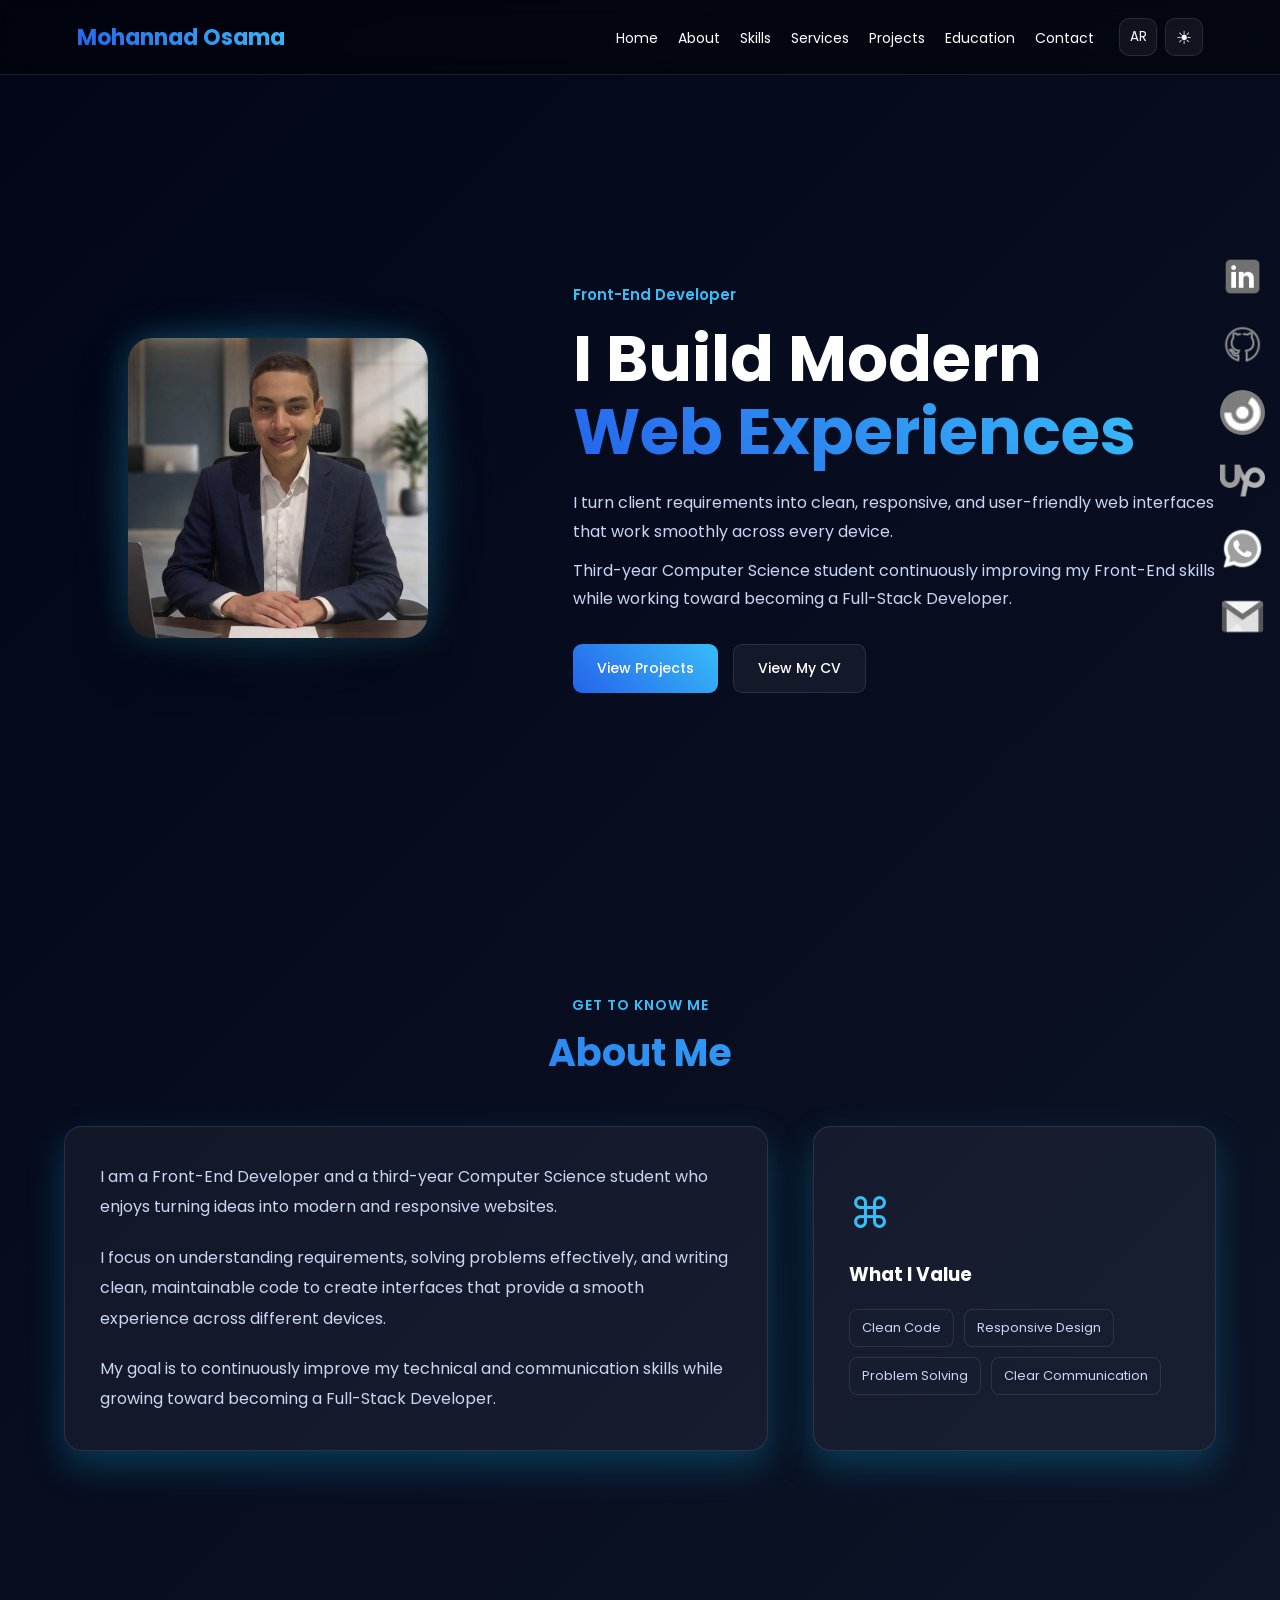
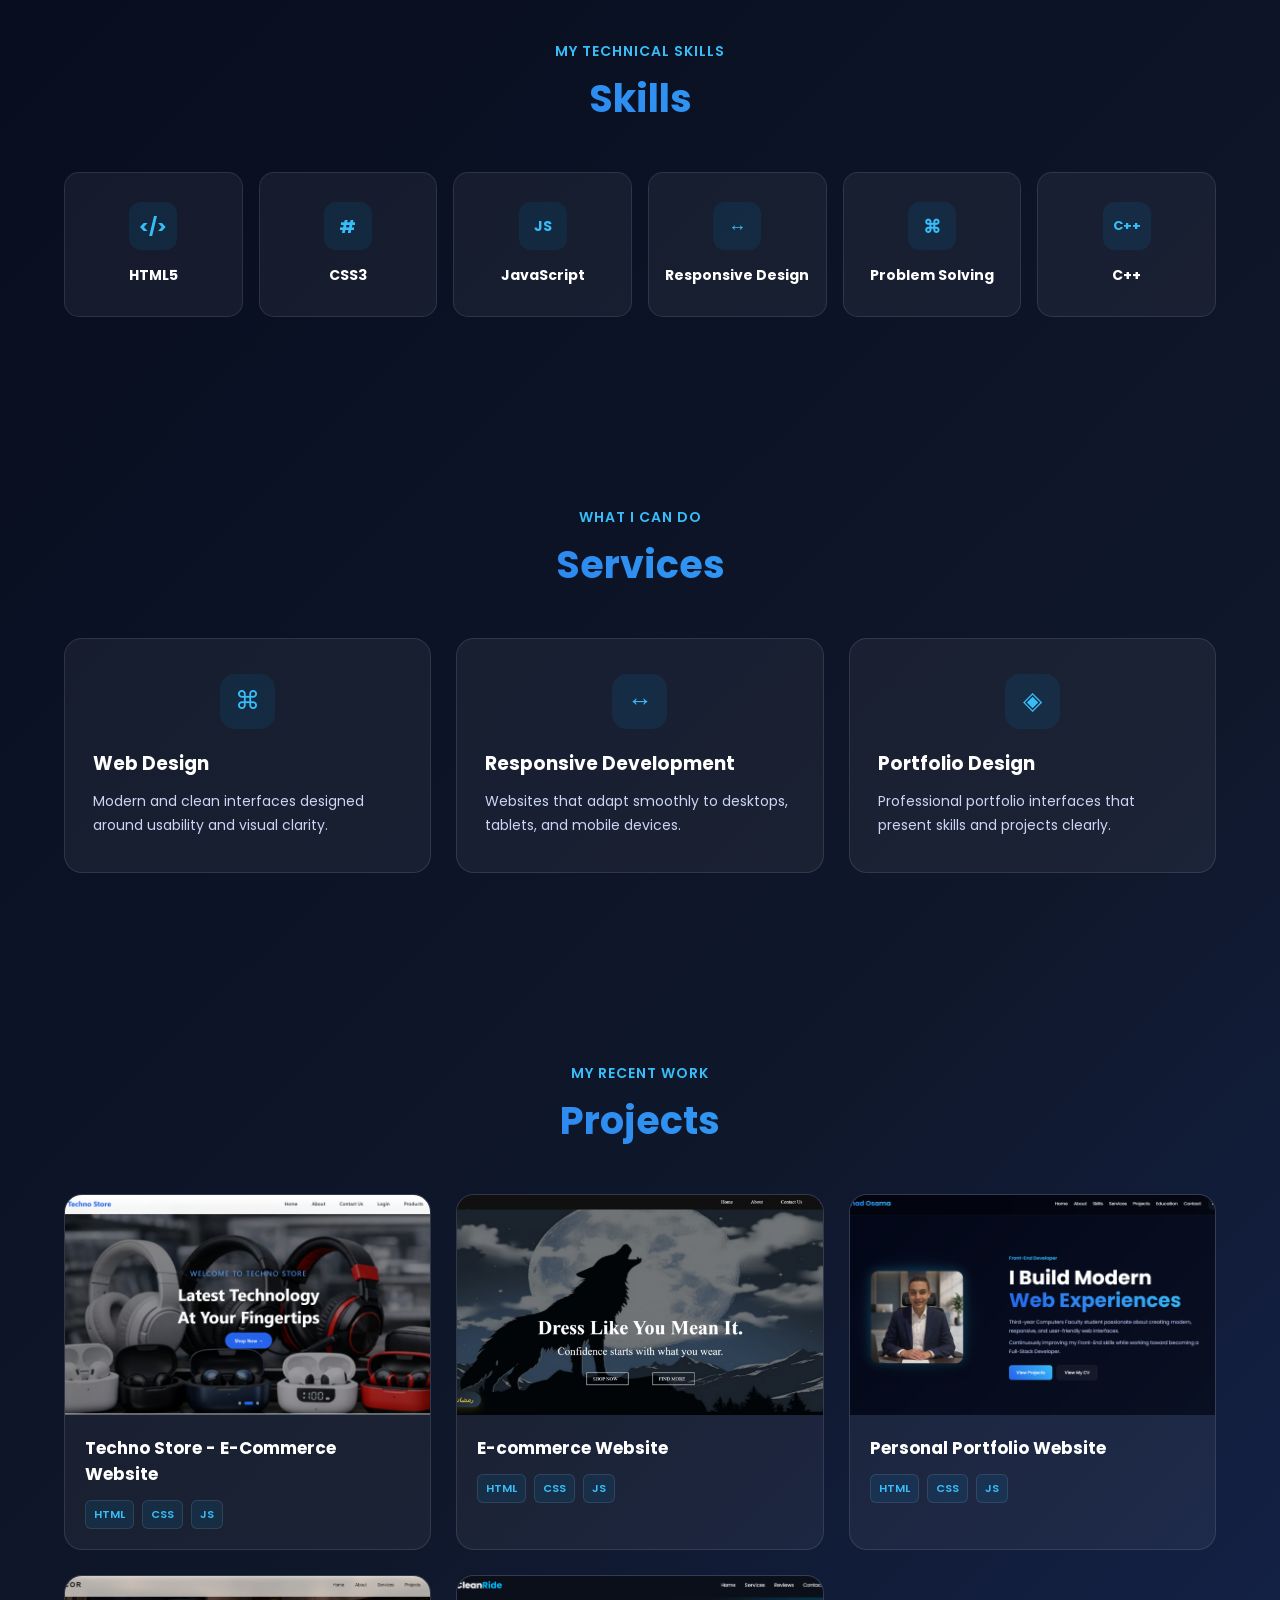
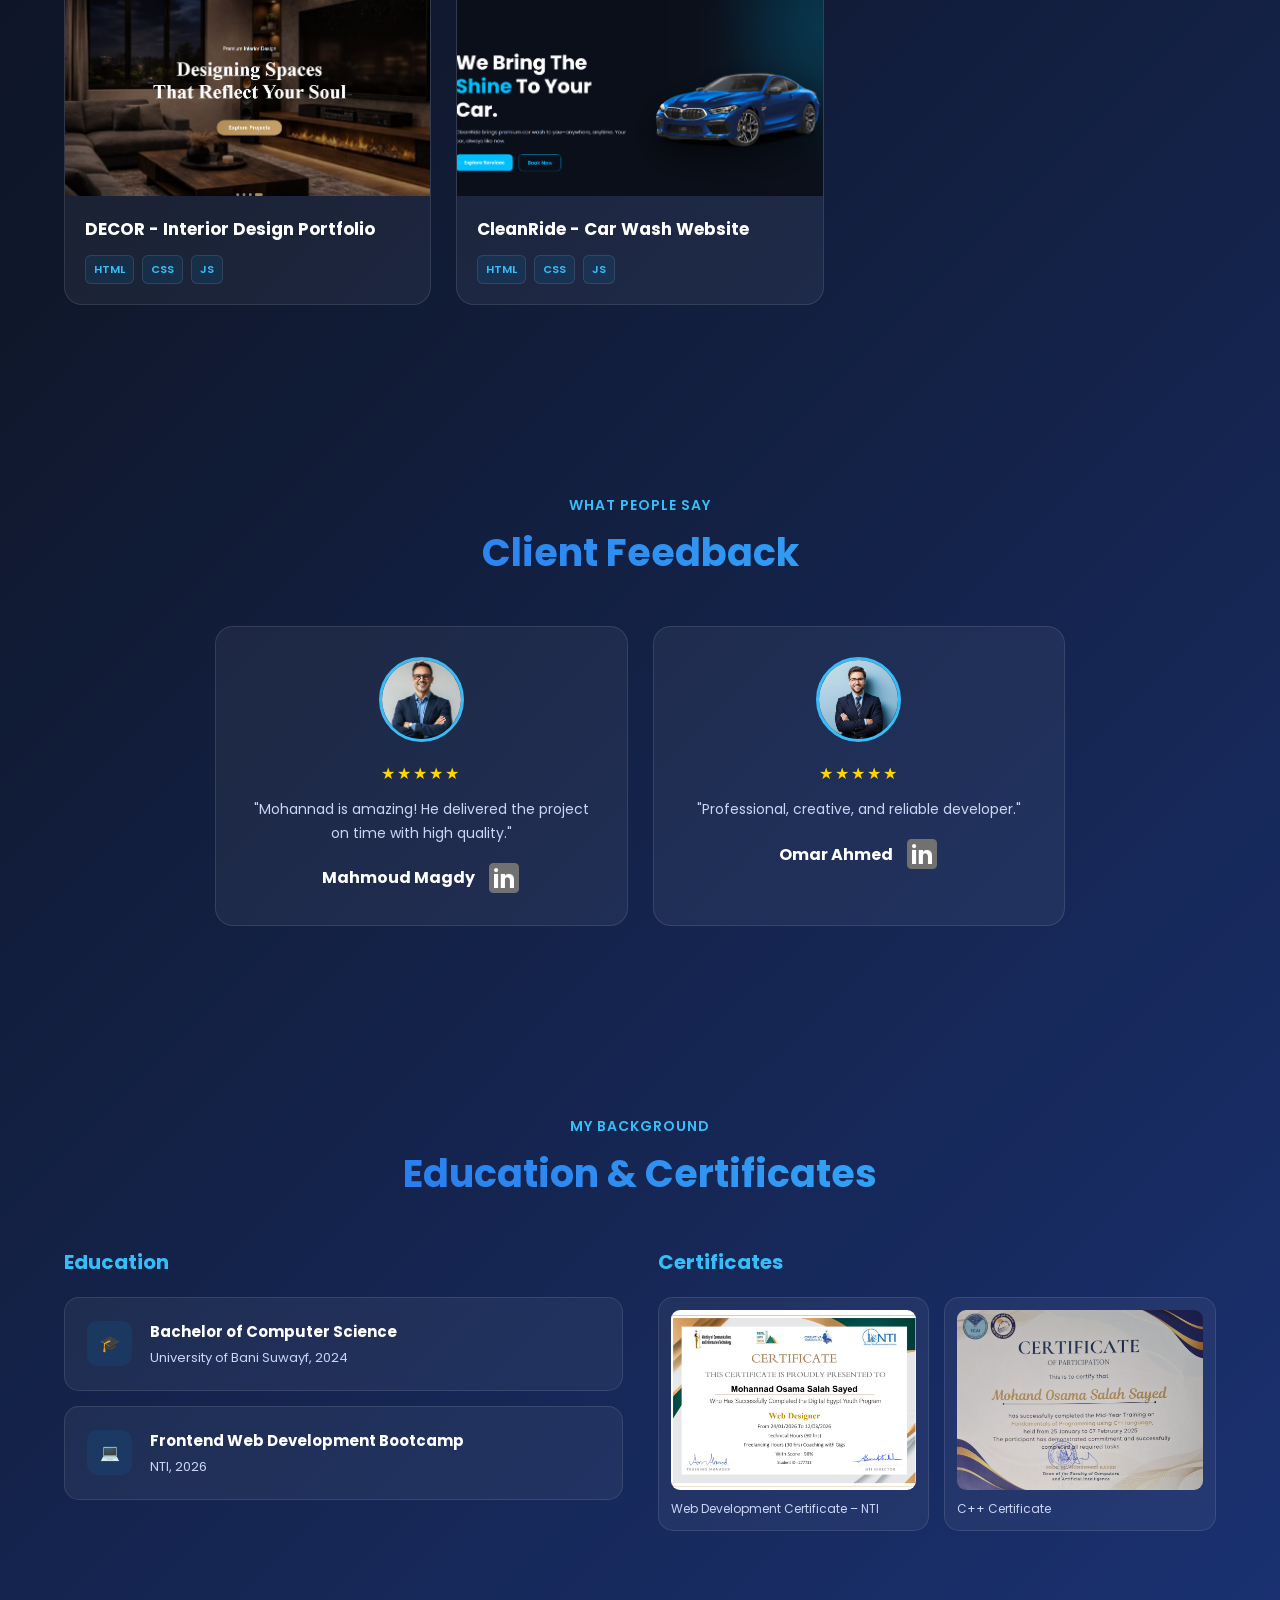
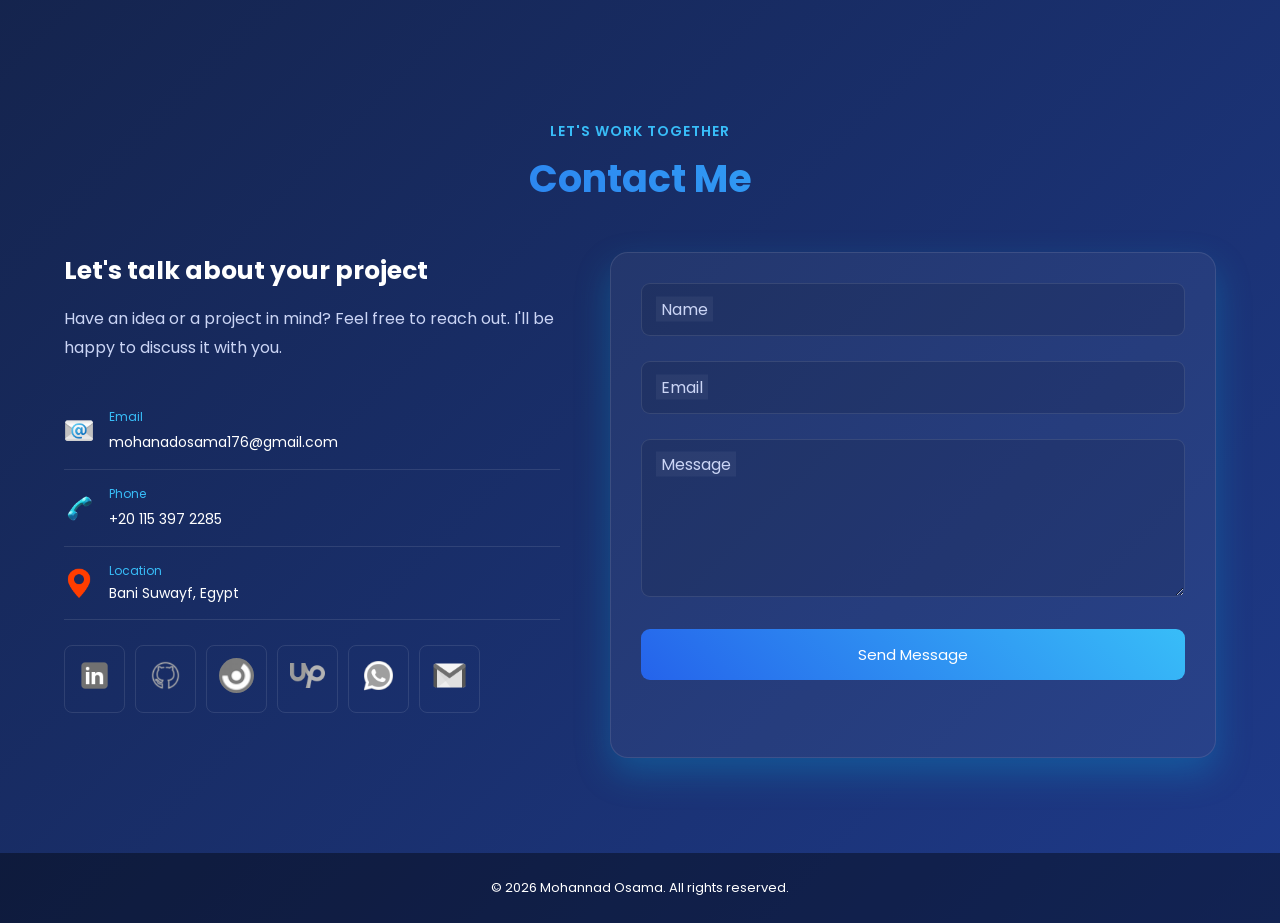
==== commit 1d738050: "done" ====
--- a/index.html
+++ b/index.html
@@ -164,17 +164,17 @@
         </span>
       </h1>
 
-      <p data-en="Third-year Computers Faculty student passionate about creating modern, responsive, and user-friendly web interfaces."
-         data-ar="طالب في الفرقة الثالثة بكلية الحاسبات، شغوف بإنشاء واجهات ويب عصرية ومتجاوبة وسهلة الاستخدام.">
-        Third-year Computers Faculty student passionate about creating modern,
-        responsive, and user-friendly web interfaces.
+      <p data-en="I turn client requirements into clean, responsive, and user-friendly web interfaces that work smoothly across every device."
+        data-ar="أحوّل متطلبات العملاء إلى واجهات ويب نظيفة ومتجاوبة وسهلة الاستخدام، تعمل بسلاسة على مختلف الأجهزة.">
+        I turn client requirements into clean, responsive, and user-friendly web
+        interfaces that work smoothly across every device.
       </p>
 
       <p class="hero-goal"
-         data-en="Continuously improving my Front-End skills while working toward becoming a Full-Stack Developer."
-         data-ar="أعمل باستمرار على تطوير مهاراتي في الـFront-End وأسعى لأن أصبح Full-Stack Developer.">
-        Continuously improving my Front-End skills while working toward becoming
-        a Full-Stack Developer.
+        data-en="Third-year Computer Science student continuously improving my Front-End skills while working toward becoming a Full-Stack Developer."
+        data-ar="طالب في الفرقة الثالثة بكلية علوم الحاسب، أعمل باستمرار على تطوير مهاراتي في الـFront-End وأسعى لأن أصبح Full-Stack Developer.">
+        Third-year Computer Science student continuously improving my Front-End
+        skills while working toward becoming a Full-Stack Developer.
       </p>
 
       <div class="hero-btn">
@@ -222,23 +222,23 @@
 
       <div class="about-text">
 
-        <p data-en="I am a Front-End Developer and a third-year Computers Faculty student who enjoys turning ideas into modern and responsive websites."
-           data-ar="أنا Front-End Developer وطالب في الفرقة الثالثة بكلية الحاسبات، وأستمتع بتحويل الأفكار إلى مواقع ويب عصرية ومتجاوبة.">
-          I am a Front-End Developer and a third-year Computers Faculty student
+        <p data-en="I am a Front-End Developer and a third-year Computer Science student who enjoys turning ideas into modern and responsive websites."
+          data-ar="أنا Front-End Developer وطالب في الفرقة الثالثة بكلية علوم الحاسب، وأستمتع بتحويل الأفكار إلى مواقع ويب عصرية ومتجاوبة.">
+          I am a Front-End Developer and a third-year Computer Science student
           who enjoys turning ideas into modern and responsive websites.
         </p>
 
-        <p data-en="I focus on writing clean and maintainable code, understanding requirements, solving problems, and creating interfaces that work smoothly across different devices."
-           data-ar="أركز على كتابة كود نظيف وسهل التطوير، وفهم المتطلبات، وحل المشكلات، وإنشاء واجهات تعمل بكفاءة على مختلف الأجهزة.">
-          I focus on writing clean and maintainable code, understanding
-          requirements, solving problems, and creating interfaces that work
-          smoothly across different devices.
+        <p data-en="I focus on understanding requirements, solving problems effectively, and writing clean, maintainable code to create interfaces that provide a smooth experience across different devices."
+          data-ar="أركز على فهم المتطلبات، وحل المشكلات بفعالية، وكتابة كود نظيف وسهل التطوير لإنشاء واجهات توفر تجربة سلسة على مختلف الأجهزة.">
+          I focus on understanding requirements, solving problems effectively, and
+          writing clean, maintainable code to create interfaces that provide a
+          smooth experience across different devices.
         </p>
 
-        <p data-en="My goal is to continuously improve my technical and communication skills and grow toward becoming a Full-Stack Developer."
-           data-ar="هدفي هو التطوير المستمر لمهاراتي التقنية ومهارات التواصل، والنمو تدريجيًا للوصول إلى Full-Stack Developer.">
-          My goal is to continuously improve my technical and communication
-          skills and grow toward becoming a Full-Stack Developer.
+        <p data-en="My goal is to continuously improve my technical and communication skills while growing toward becoming a Full-Stack Developer."
+          data-ar="هدفي هو التطوير المستمر لمهاراتي التقنية ومهارات التواصل، والنمو تدريجيًا للوصول إلى Full-Stack Developer.">
+          My goal is to continuously improve my technical and communication skills
+          while growing toward becoming a Full-Stack Developer.
         </p>
 
       </div>
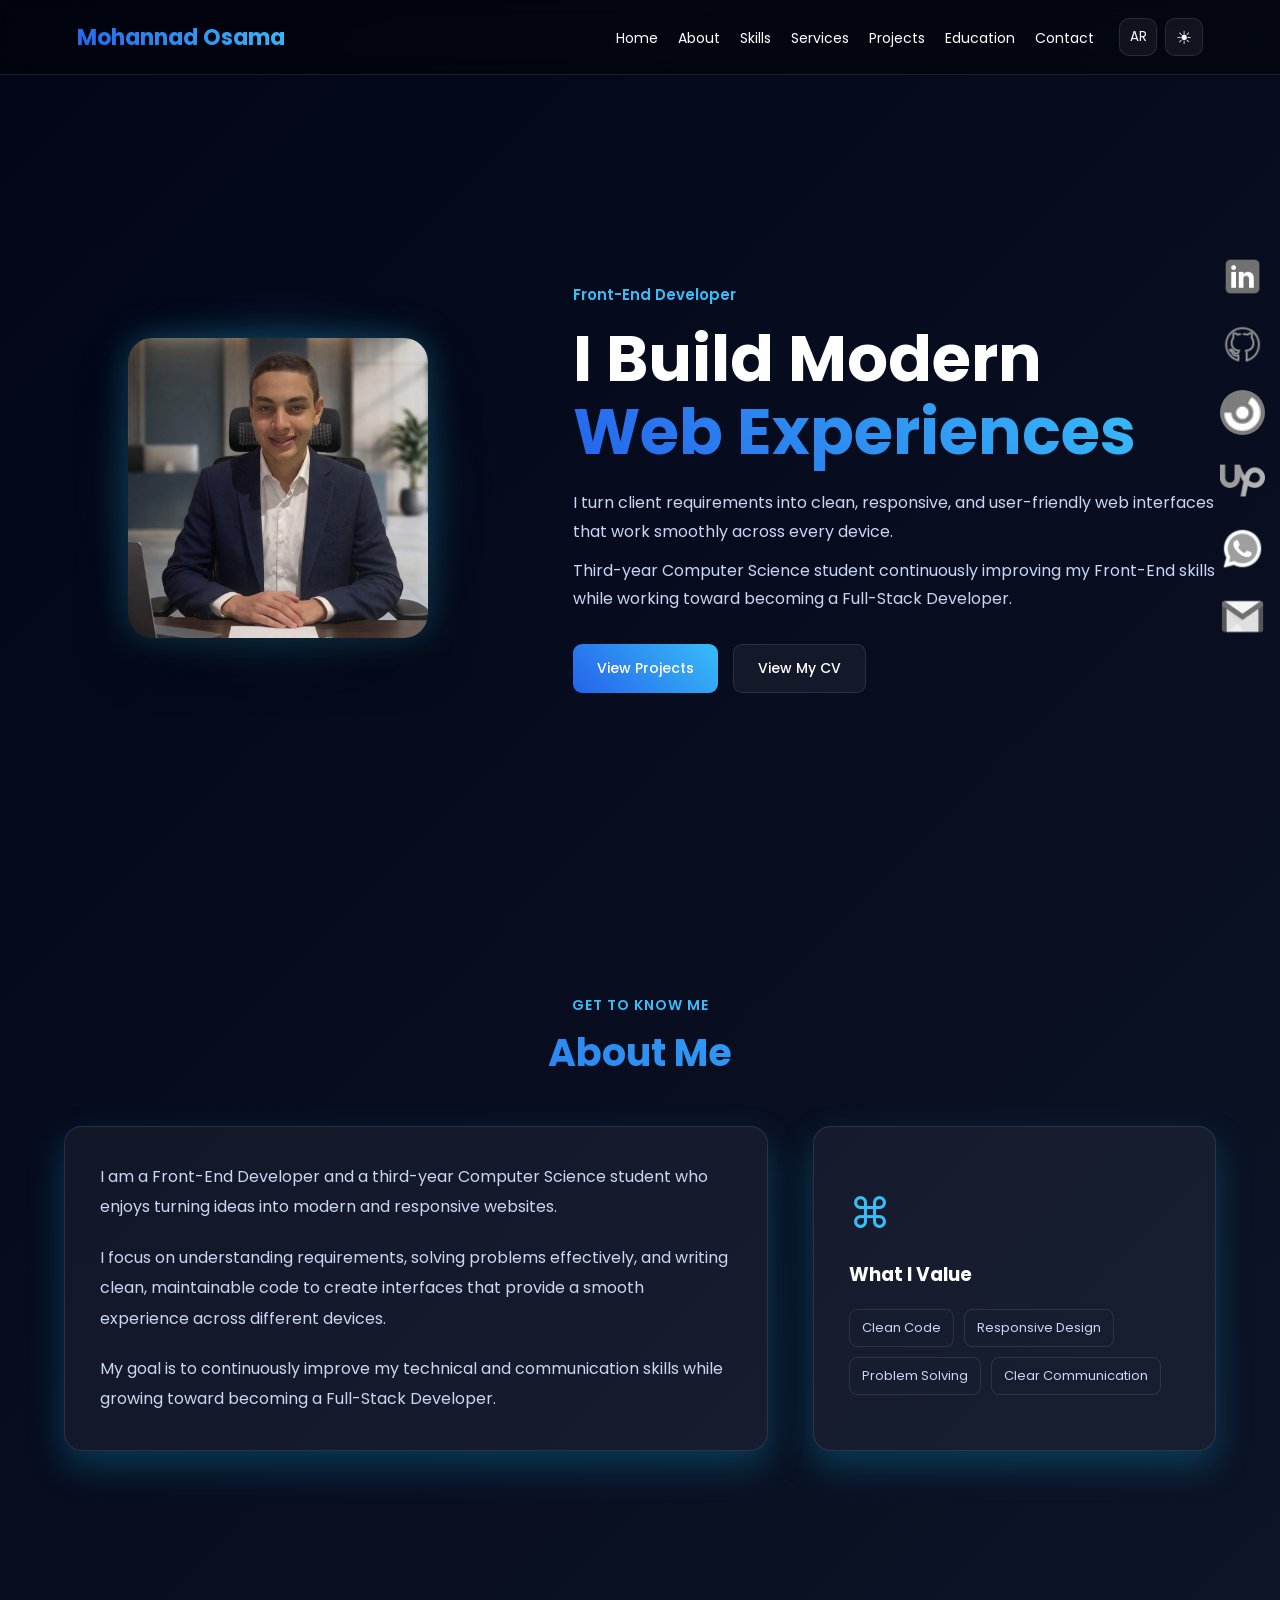
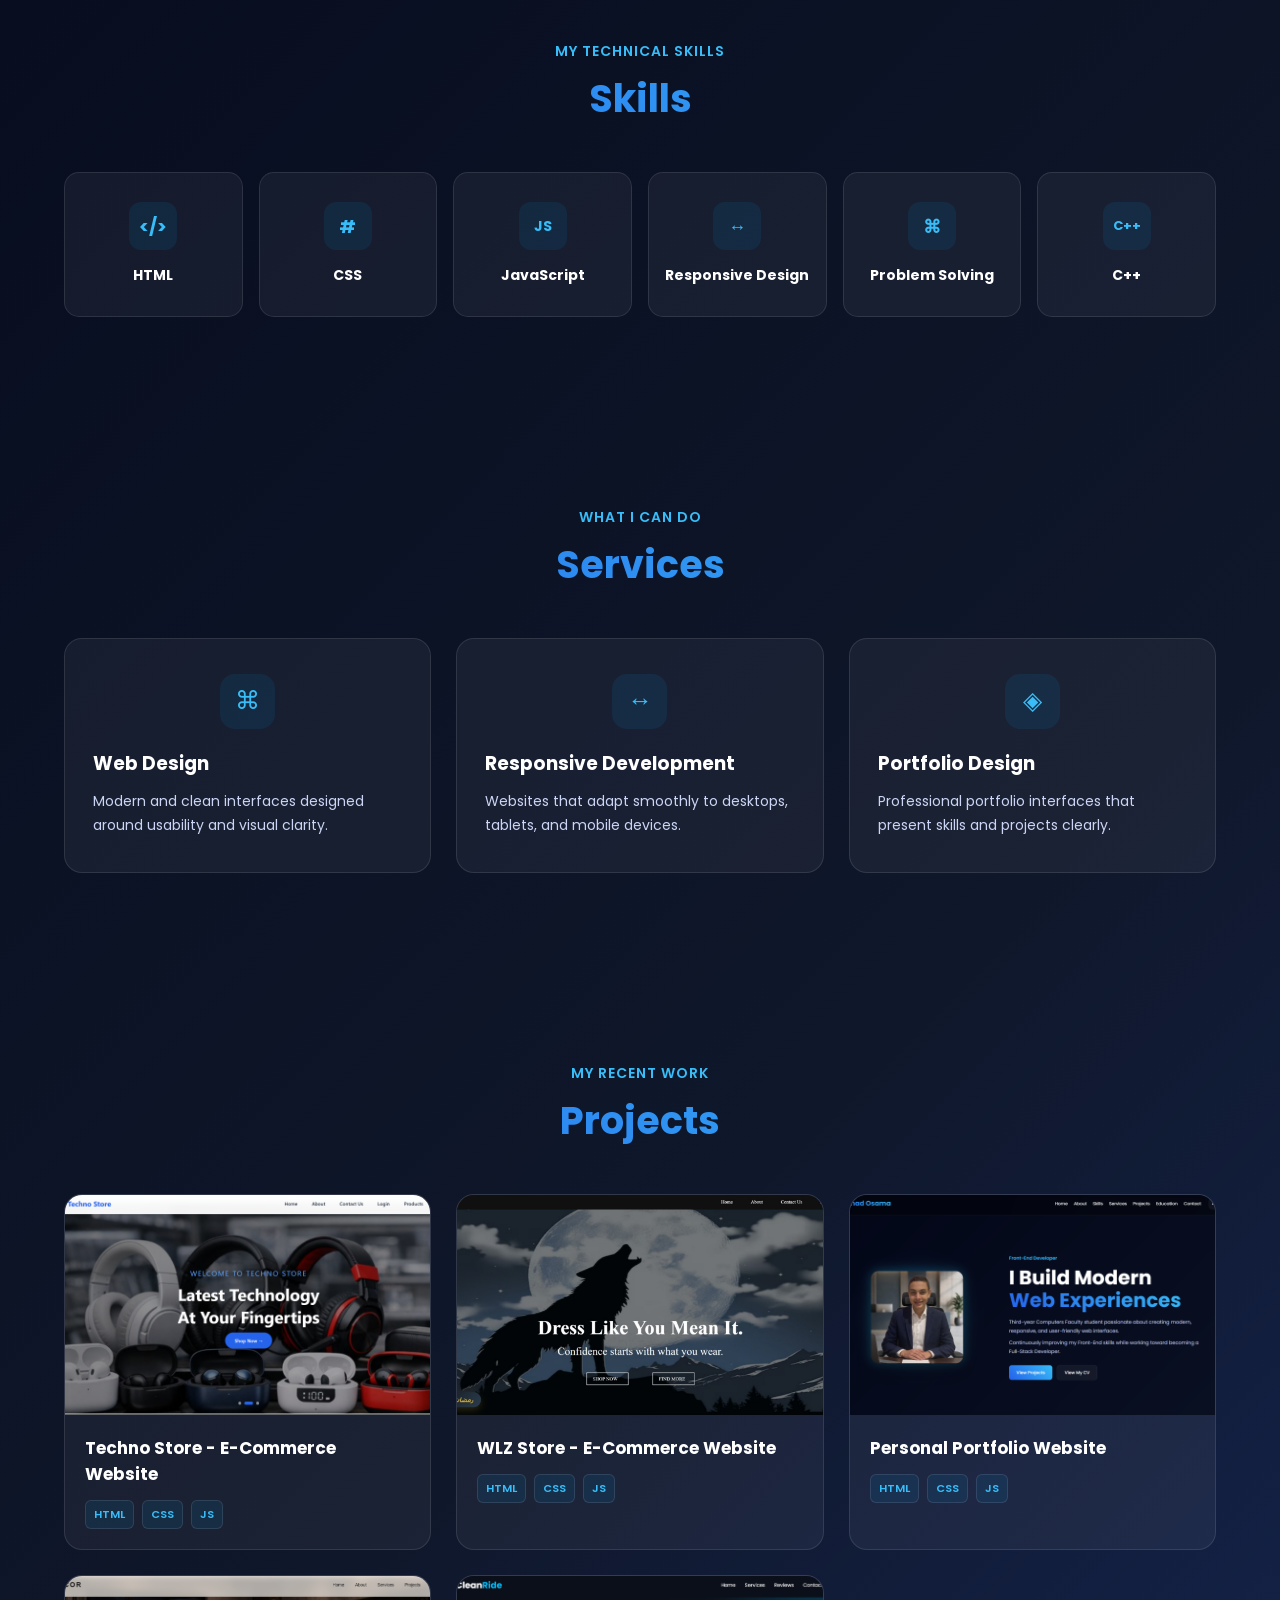
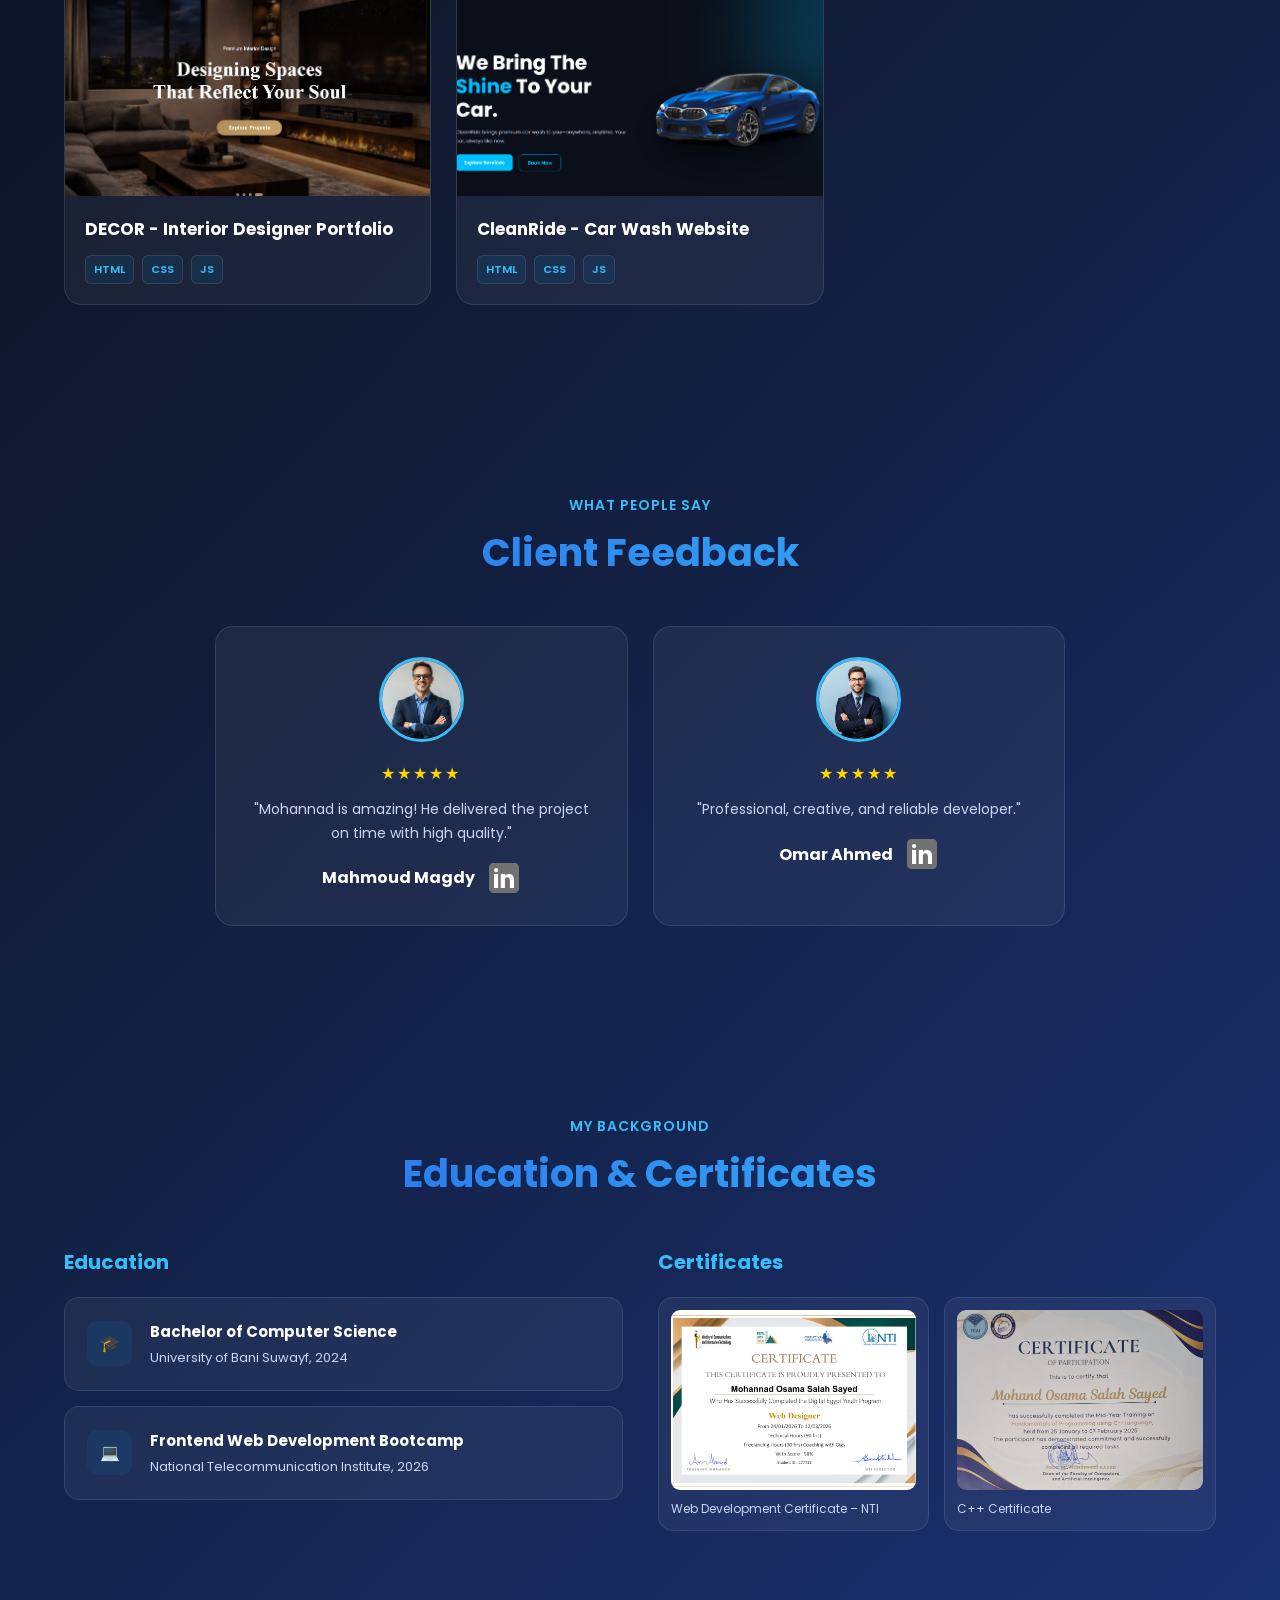
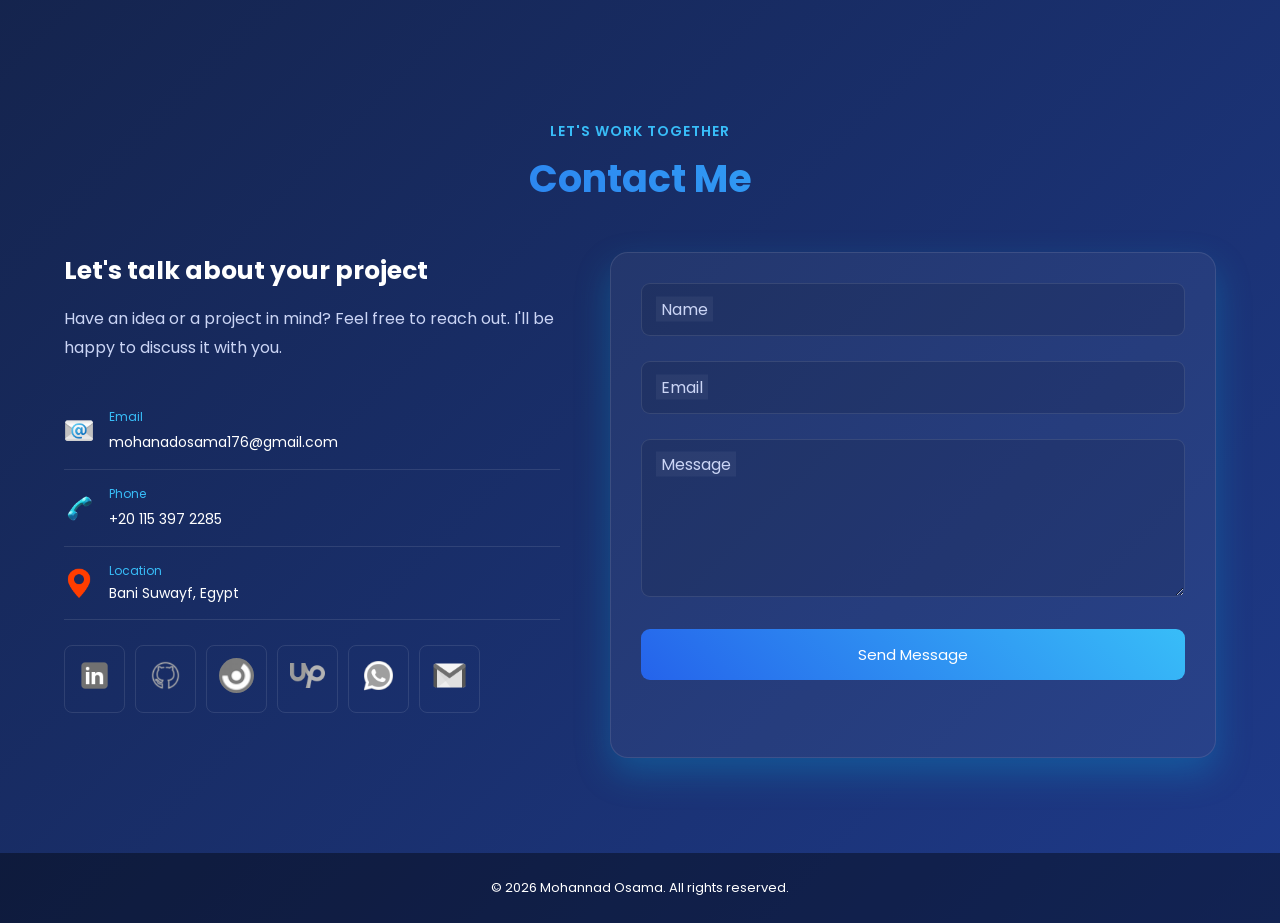
==== commit 82419784: "done" ====
--- a/index.html
+++ b/index.html
@@ -17,7 +17,7 @@
   <!-- ================= NAVBAR ================= -->
   <nav class="navbar">
 
-    <a href="#home" class="logo gradient-text">
+    <a href="#home" class="logo gradient-text" data-en="Mohannad Osama" data-ar="مهند أسامة">
       Mohannad Osama
     </a>
 
@@ -31,7 +31,6 @@
       </button>
     </div>
 
-    <!-- Desktop / Tablet Navigation -->
     <ul class="links">
 
       <li><a href="#home" data-en="Home" data-ar="الرئيسية">Home</a></li>
@@ -305,12 +304,12 @@
 
       <div class="skill-card">
         <div class="skill-icon html-icon">&lt;/&gt;</div>
-        <h3>HTML5</h3>
+        <h3>HTML</h3>
       </div>
 
       <div class="skill-card">
         <div class="skill-icon css-icon">#</div>
-        <h3>CSS3</h3>
+        <h3>CSS</h3>
       </div>
 
       <div class="skill-card">
@@ -457,11 +456,12 @@
         
          <div class="project-content">
         
-           <h3>Techno Store - E-Commerce Website</h3>
+           <h3 data-en="Techno Store - E-Commerce Website"
+          data-ar="Techno Store - متجر إلكتروني">Techno Store - E-Commerce Website</h3>
         
            <div class="tech-icons">
-             <span title="HTML5">HTML</span>
-             <span title="CSS3">CSS</span>
+             <span title="HTML">HTML</span>
+             <span title="CSS">CSS</span>
              <span title="JavaScript">JS</span>
            </div>
         
@@ -489,7 +489,8 @@
 
         <div class="project-content">
 
-          <h3>E-commerce Website</h3>
+          <h3 data-en="WLZ Store - E-Commerce Website"
+          data-ar="WLZ Store - متجر إلكتروني">WLZ Store - E-Commerce Website</h3>
 
           <div class="tech-icons">
             <span title="HTML">HTML</span>
@@ -521,7 +522,8 @@
 
         <div class="project-content">
 
-          <h3>Personal Portfolio Website</h3>
+          <h3 data-en="Personal Portfolio Website"
+          data-ar="موقع Portfolio شخصي">Personal Portfolio Website</h3>
           
           <div class="tech-icons">
             <span title="HTML">HTML</span>
@@ -551,7 +553,8 @@
         </div>
         
         <div class="project-content">
-          <h3>DECOR - Interior Design Portfolio</h3>
+          <h3 data-en="DECOR - Interior Designer Portfolio"
+          data-ar="Portfolio - DECOR مهندسة ديكور">DECOR - Interior Designer Portfolio</h3>
 
           <div class="tech-icons">
             <span title="HTML">HTML</span>
@@ -581,11 +584,12 @@
 
         <div class="project-content">
 
-          <h3>CleanRide - Car Wash Website</h3>
+          <h3 data-en="CleanRide - Car Wash Website"
+          data-ar="CleanRide - موقع غسيل سيارات">CleanRide - Car Wash Website</h3>
 
           <div class="tech-icons">
-            <span title="HTML5">HTML</span>
-            <span title="CSS3">CSS</span>
+            <span title="HTML">HTML</span>
+            <span title="CSS">CSS</span>
             <span title="JavaScript">JS</span>
           </div>
 
@@ -638,7 +642,8 @@
 
         <div class="testimonial-footer">
 
-          <h4>Mahmoud Magdy</h4>
+          <h4 data-en="Mahmoud Magdy"
+          data-ar="محمود مجدي">Mahmoud Magdy</h4>
 
           <a
             href=""
@@ -677,7 +682,8 @@
 
         <div class="testimonial-footer">
 
-          <h4>Omar Ahmed</h4>
+          <h4 data-en="Omar Ahmed"
+          data-ar="عمر أحمد">Omar Ahmed</h4>
 
           <a
             href=""
@@ -735,8 +741,10 @@
           <div class="edu-icon">🎓</div>
 
           <div>
-            <h3>Bachelor of Computer Science</h3>
-            <p>University of Bani Suwayf, 2024</p>
+            <h3 data-en="Bachelor of Computer Science"
+            data-ar="بكالوريوس في علوم الكمبيوتر">Bachelor of Computer Science</h3>
+            <p data-en="University of Bani Suwayf, 2024"
+            data-ar="جامعة بني سويف، ٢٠٢٤">University of Bani Suwayf, 2024</p>
           </div>
 
         </div>
@@ -747,8 +755,10 @@
           <div class="edu-icon">💻</div>
 
           <div>
-            <h3>Frontend Web Development Bootcamp</h3>
-            <p>NTI, 2026</p>
+            <h3 data-en="Frontend Web Development Bootcamp"
+            data-ar="معسكر تطوير الواجهات الأمامية للويب">Frontend Web Development Bootcamp</h3>
+            <p data-en="National Telecommunication Institute, 2026"
+            data-ar="المعهد القومي للاتصالات، ٢٠٢٦">National Telecommunication Institute, 2026</p>
           </div>
 
         </div>
@@ -845,7 +855,7 @@
               Email
             </span>
 
-            <a href="https://mail.google.com/mail/?view=cm&fs=1&to=mohanadosama176@gmail.com&su=Web%20Development%20Project%20Inquiry&body=Hello%20Mohannad%2C%0A%0AI%E2%80%99m%20interested%20in%20working%20with%20you%20on%20a%20web%20development%20project.%20I%E2%80%99d%20love%20to%20discuss%20the%20project%20details%2C%20requirements%2C%20and%20next%20steps.%0A%0ALooking%20forward%20to%20connecting%20with%20you.%0A%0ABest%20regards%2C">
+            <a target="_blank" href="https://mail.google.com/mail/?view=cm&fs=1&to=mohanadosama176@gmail.com&su=Web%20Development%20Project%20Inquiry&body=Hello%20Mohannad%2C%0A%0AI%E2%80%99m%20interested%20in%20working%20with%20you%20on%20a%20web%20development%20project.%20I%E2%80%99d%20love%20to%20discuss%20the%20project%20details%2C%20requirements%2C%20and%20next%20steps.%0A%0ALooking%20forward%20to%20connecting%20with%20you.%0A%0ABest%20regards%2C">
               mohanadosama176@gmail.com
             </a>
           </div>
@@ -863,7 +873,8 @@
               Phone
             </span>
 
-            <a href="https://wa.me/+201153972285">
+            <a target="_blank" data-en="+20 115 397 2285"
+              data-ar="٢٢٨٥ ٣٩٧ ١١٥ ٢٠+" href="https://wa.me/+201153972285">
               +20 115 397 2285
             </a>
           </div>
@@ -1099,12 +1110,9 @@
   <!-- ================= FOOTER ================= -->
   <footer>
 
-    <p>
-      © 2026 Mohannad Osama.
-      <span data-en="All rights reserved."
-            data-ar="جميع الحقوق محفوظة.">
-        All rights reserved.
-      </span>
+    <p data-en="© 2026 Mohannad Osama. All rights reserved."
+      data-ar="© ٢٠٢٦ مهند أسامة. جميع الحقوق محفوظة.">
+      © 2026 Mohannad Osama. All rights reserved.
     </p>
 
   </footer>
--- a/style.css
+++ b/style.css
@@ -1385,10 +1385,6 @@
     font-size: 18px;
   }
 
-  .nav-controls {
-    margin-left: auto;
-  }
-
   .hero {
     padding-top: 55px;
   }
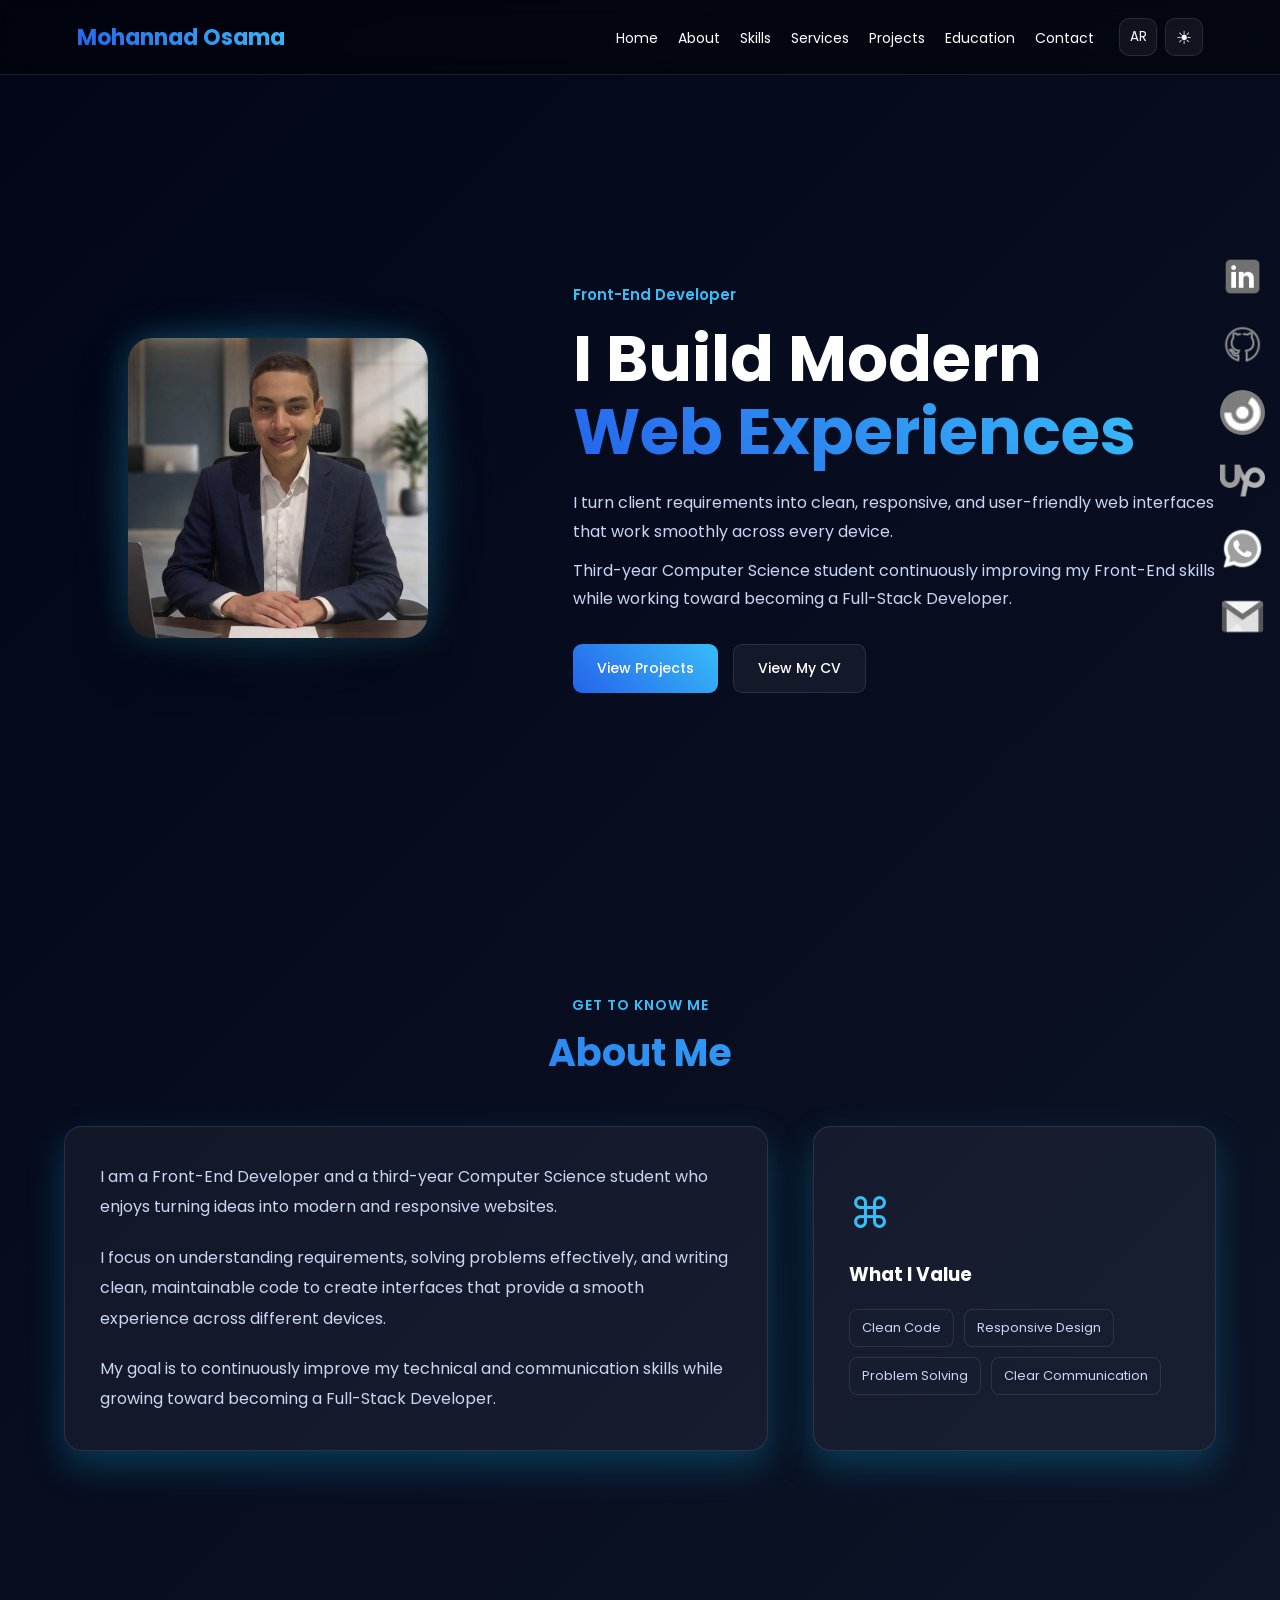
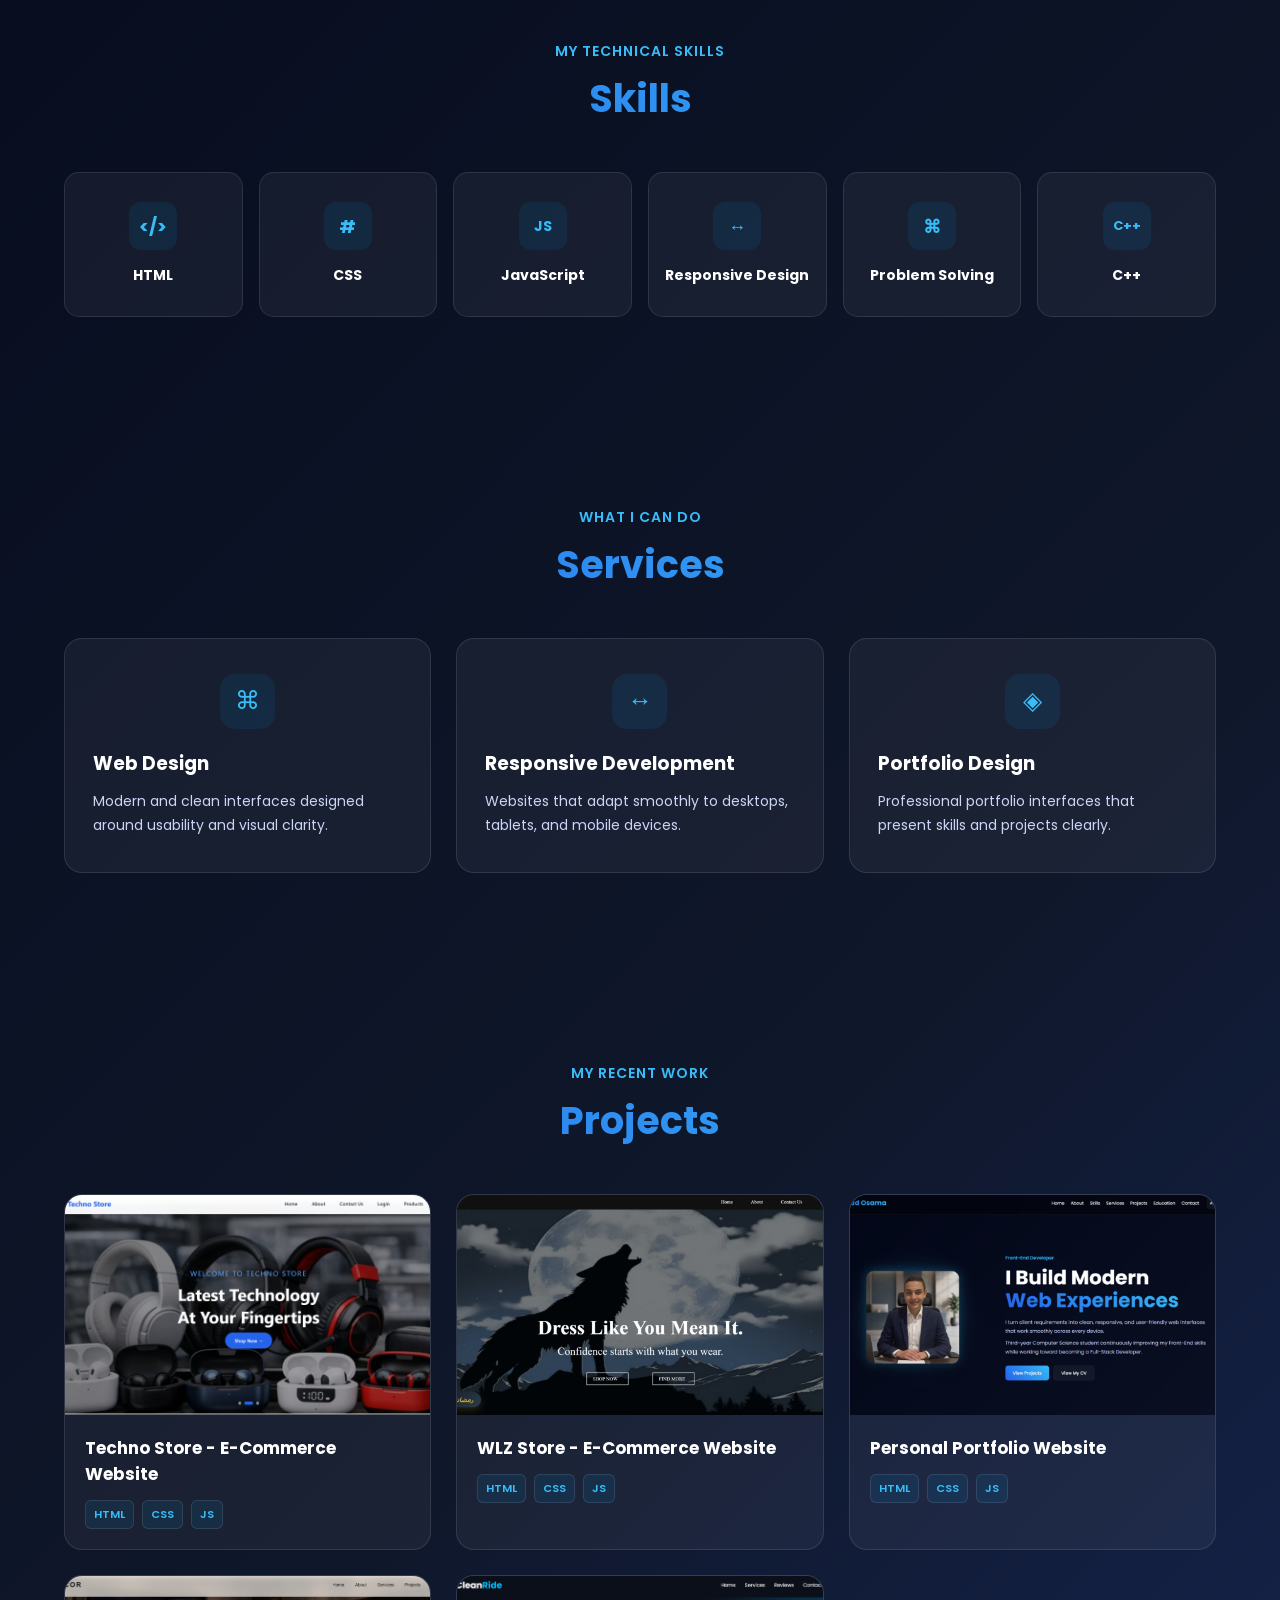
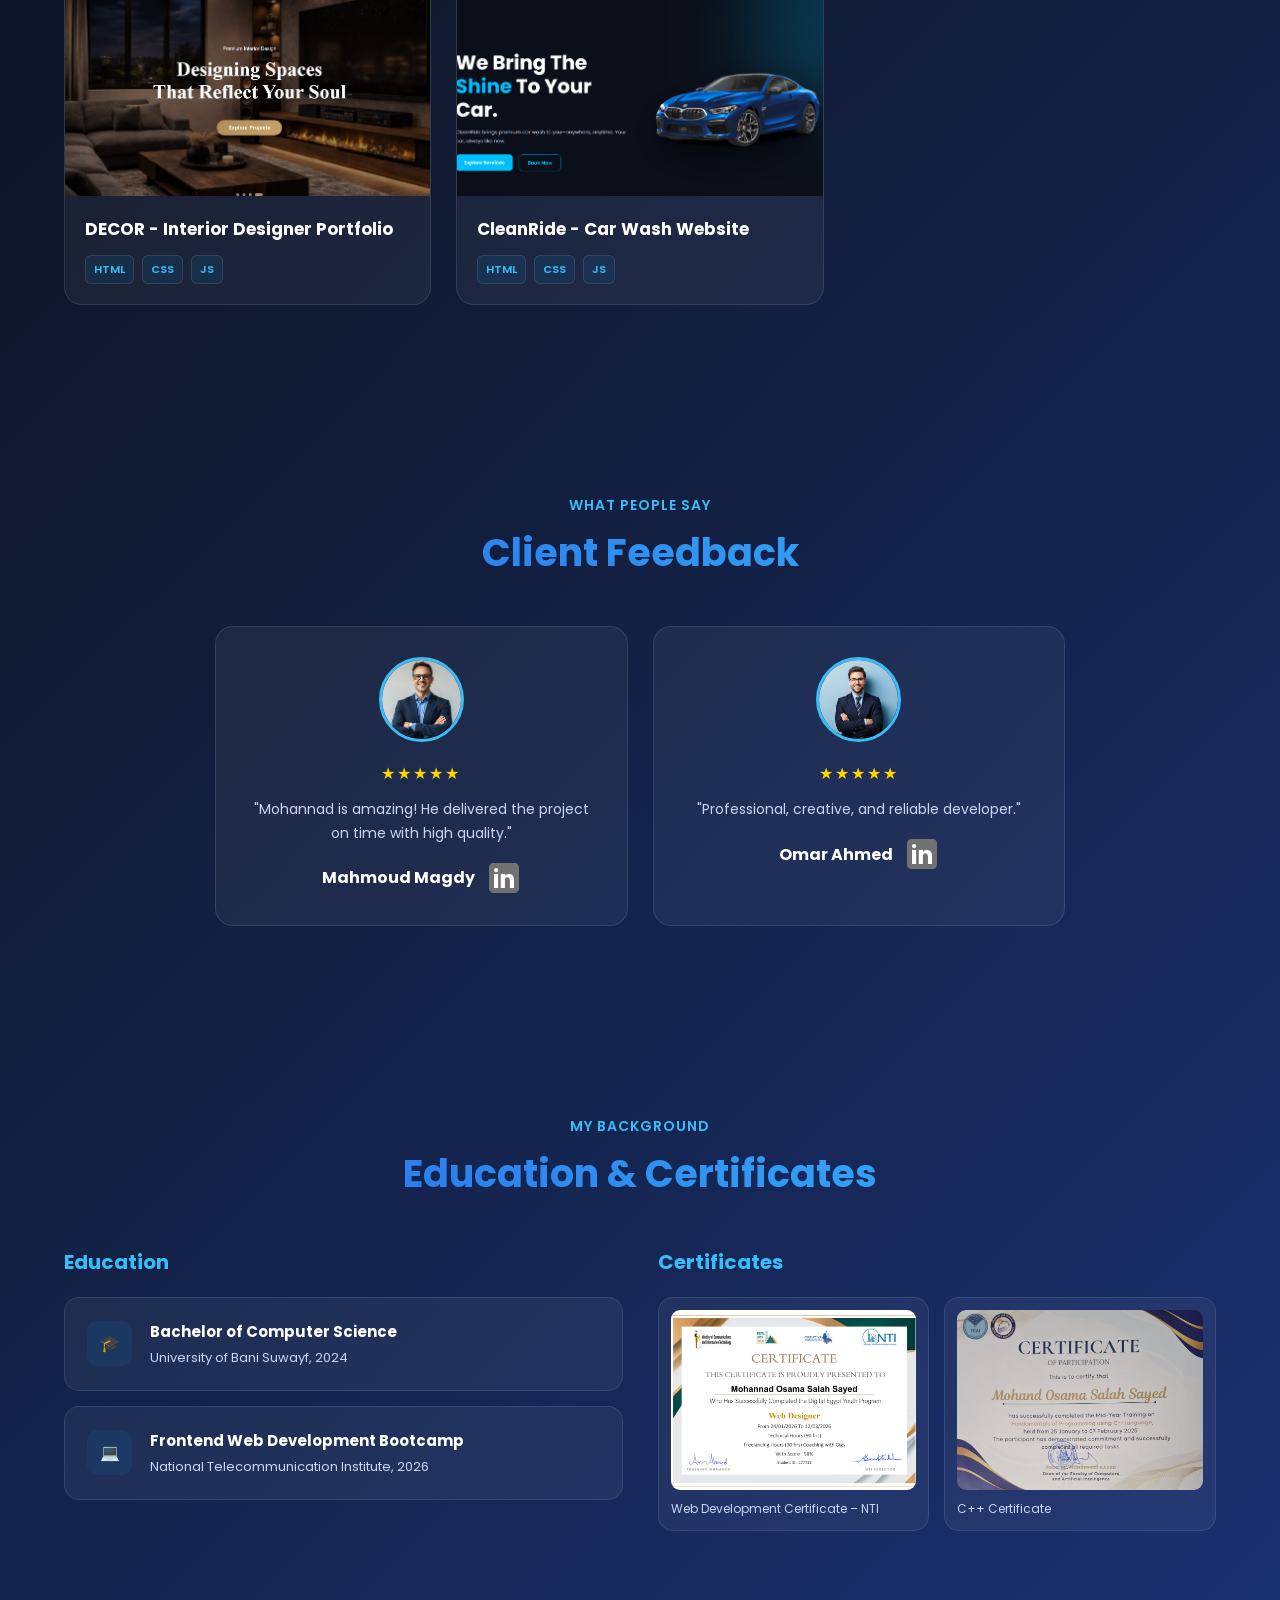
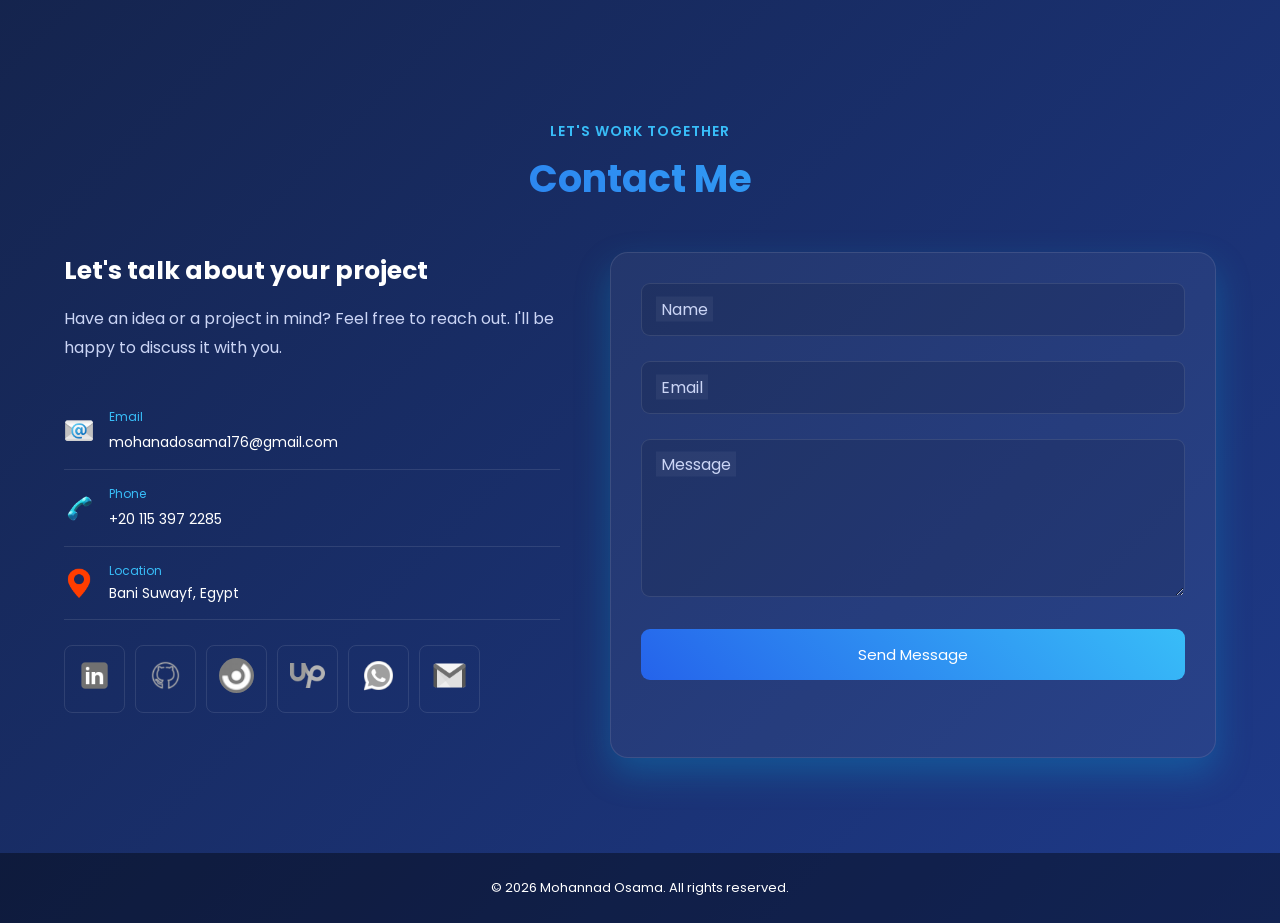
==== commit 39ba3730: "done" ====
--- a/index.html
+++ b/index.html
@@ -507,7 +507,7 @@
       <article class="project">
         
         <div class="project-image">
-          <img src="images/portfolio.png"
+          <img src="images/portfolio.jpg"
           alt="Personal Portfolio">
 
           <div class="project-overlay">
